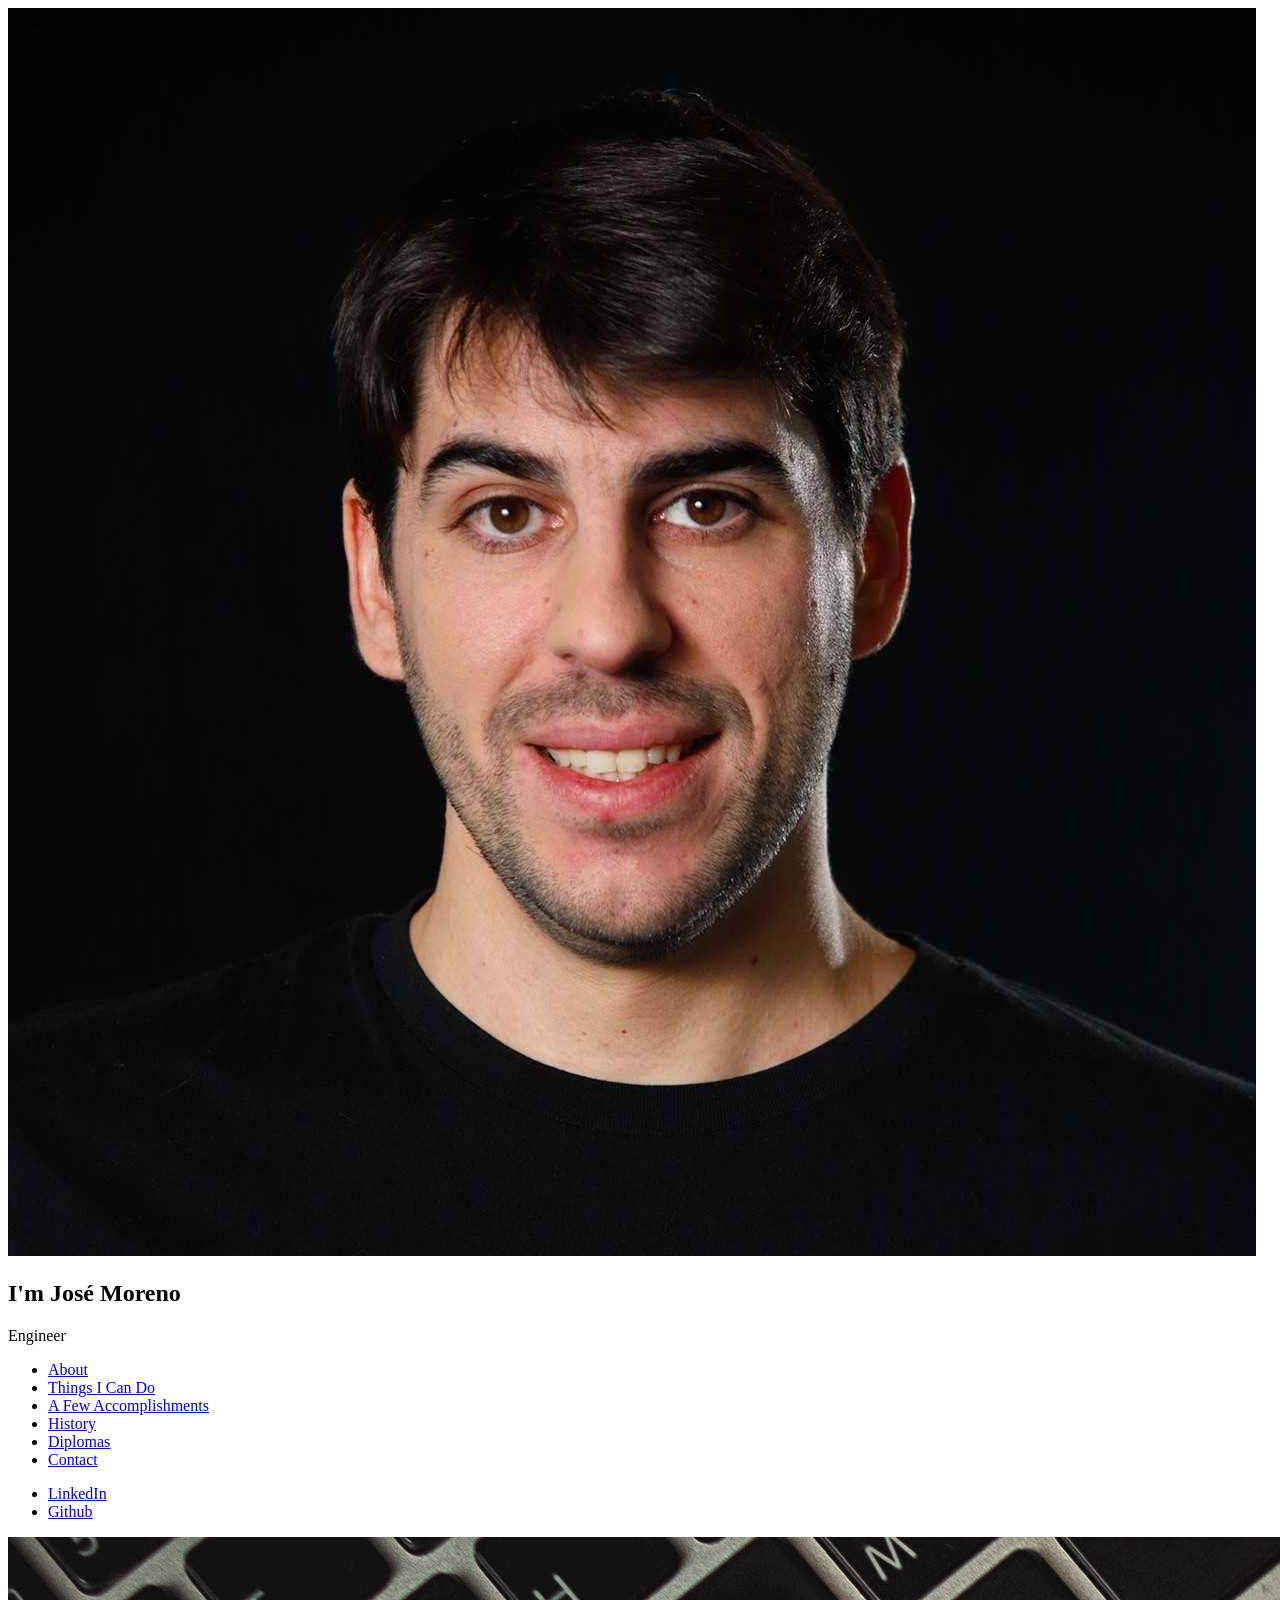
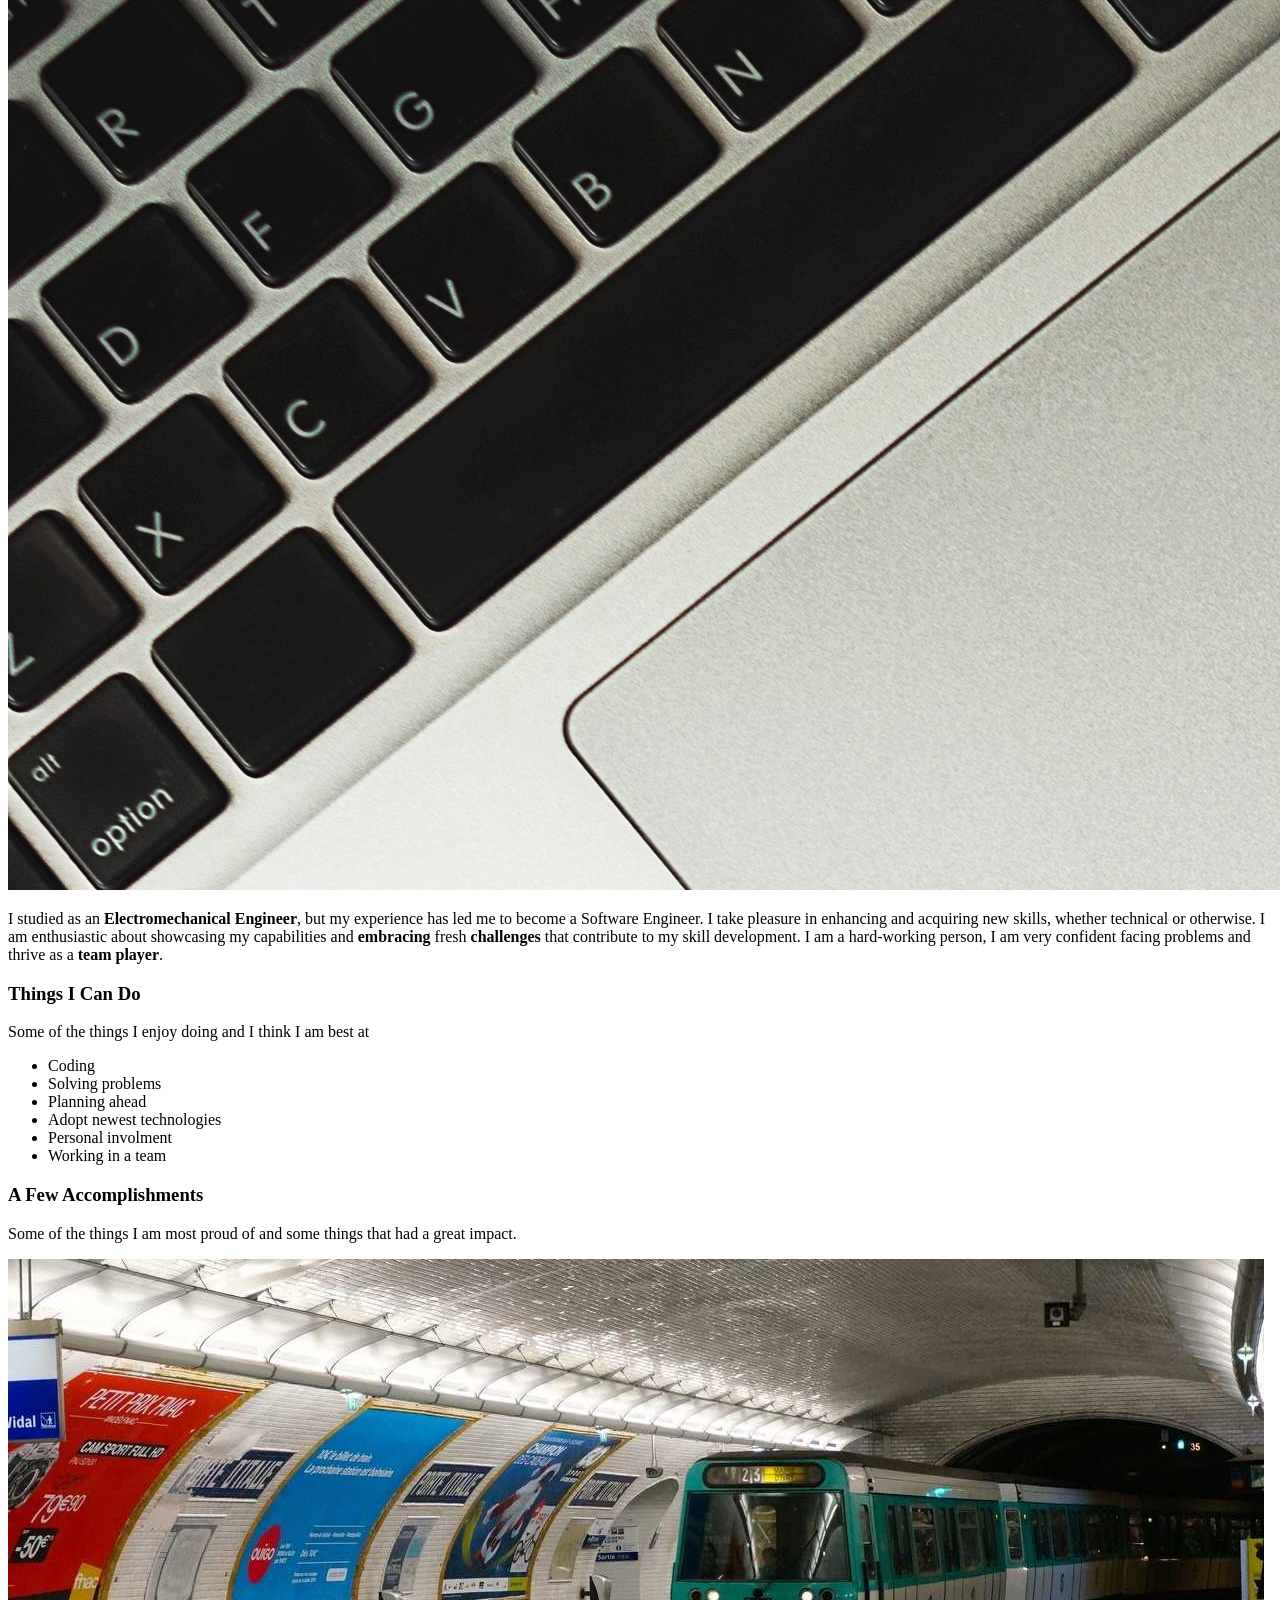
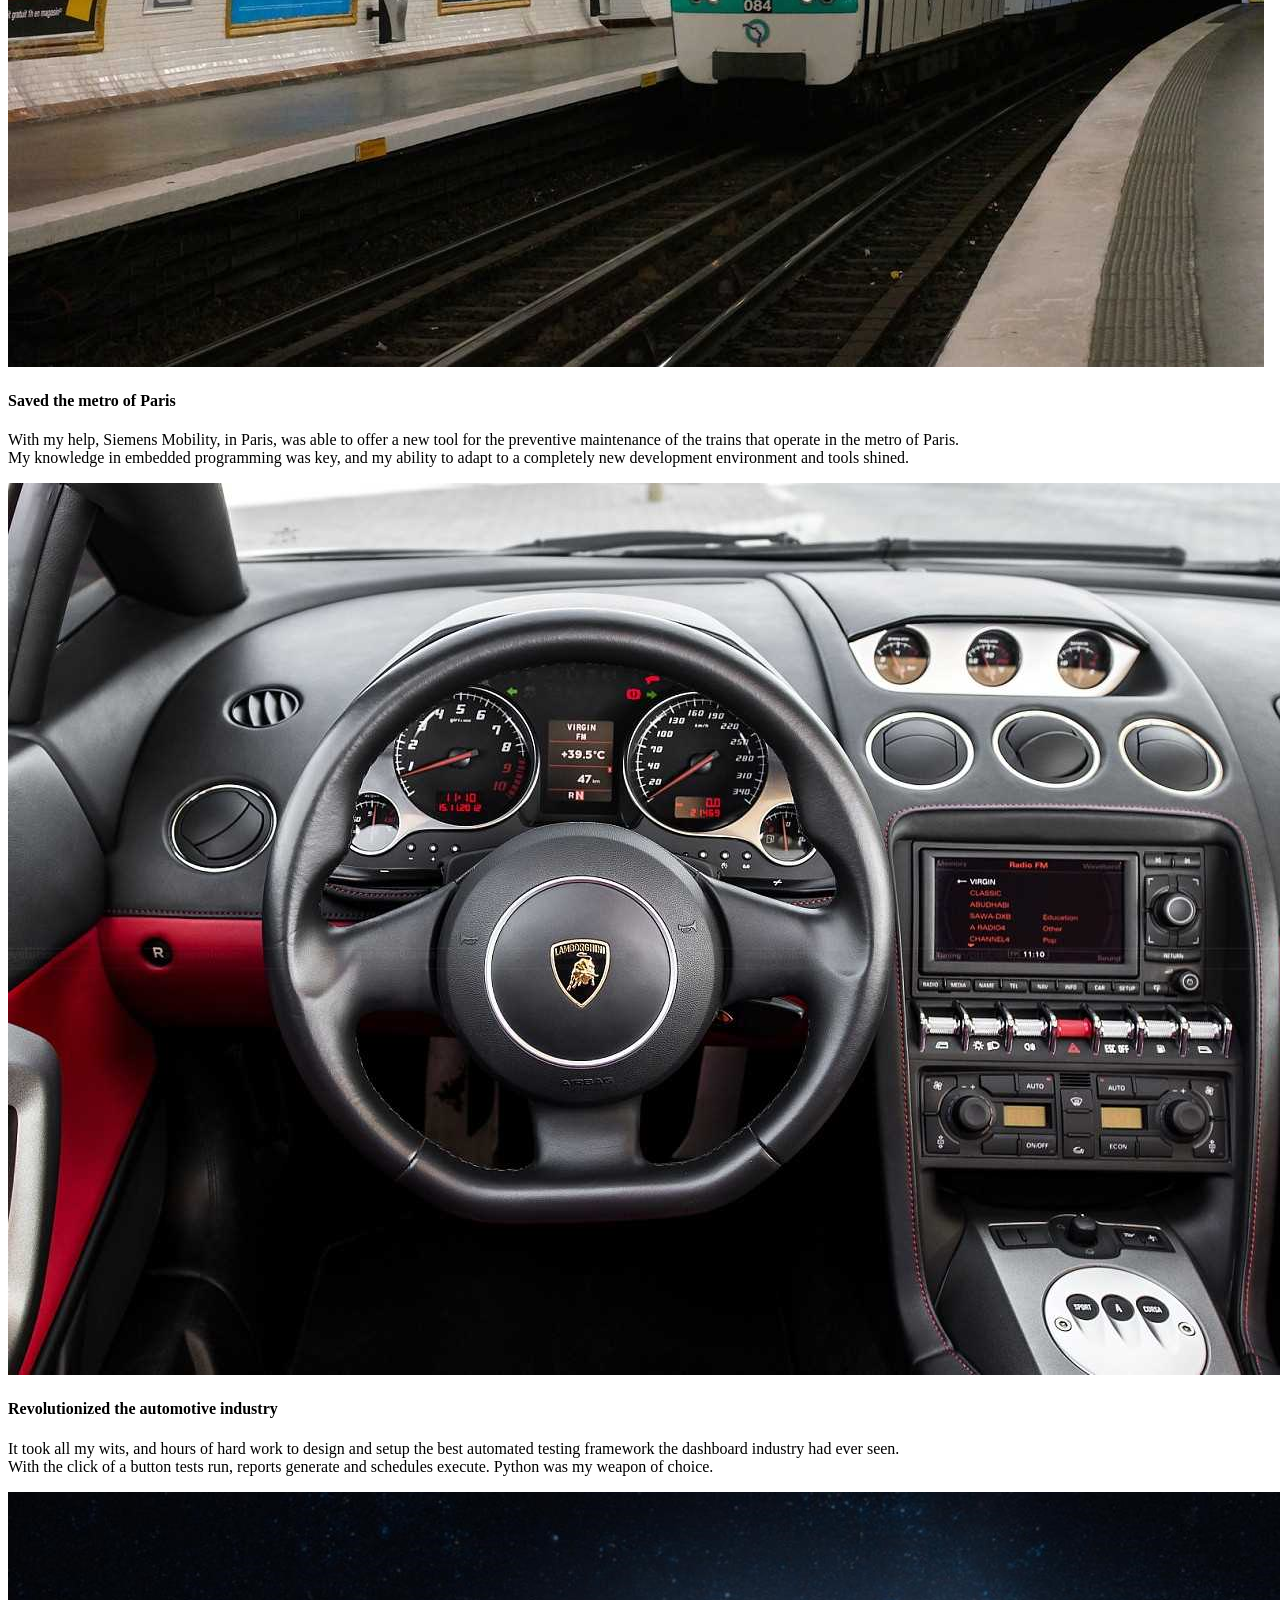
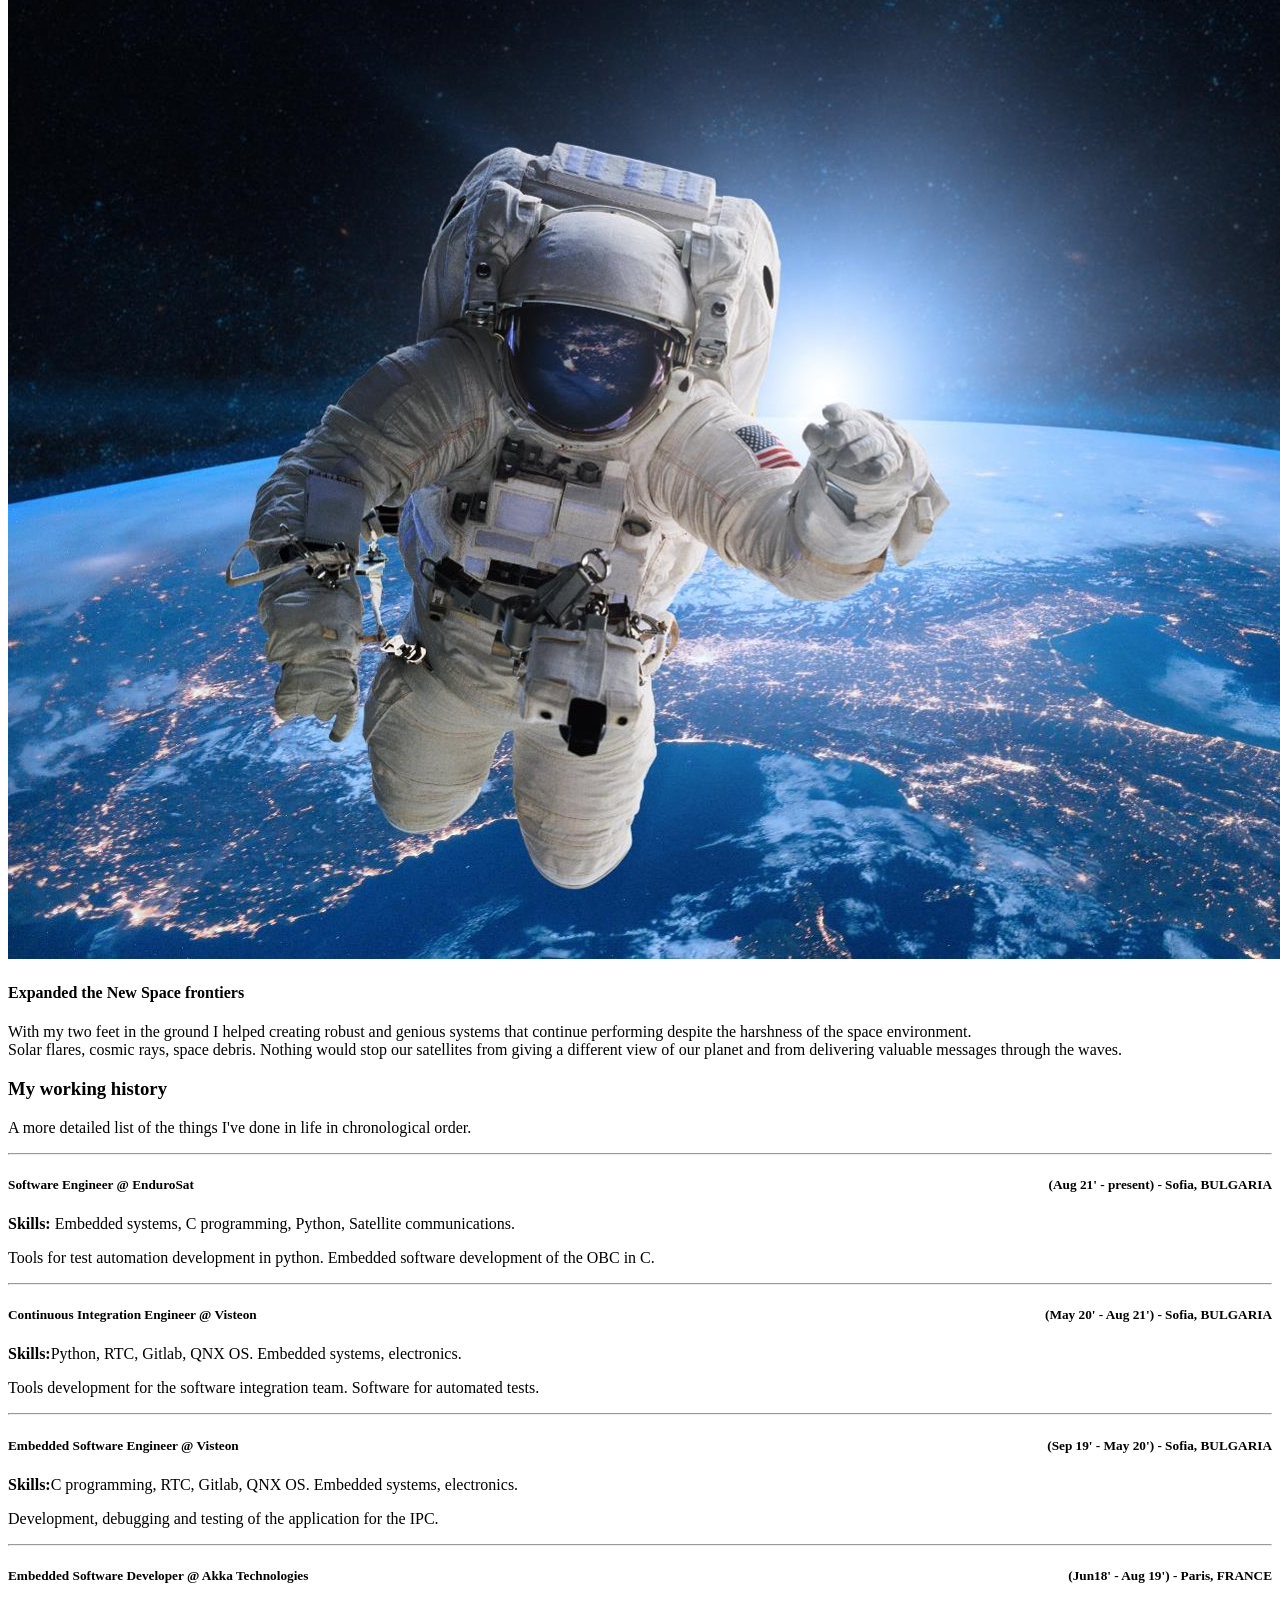
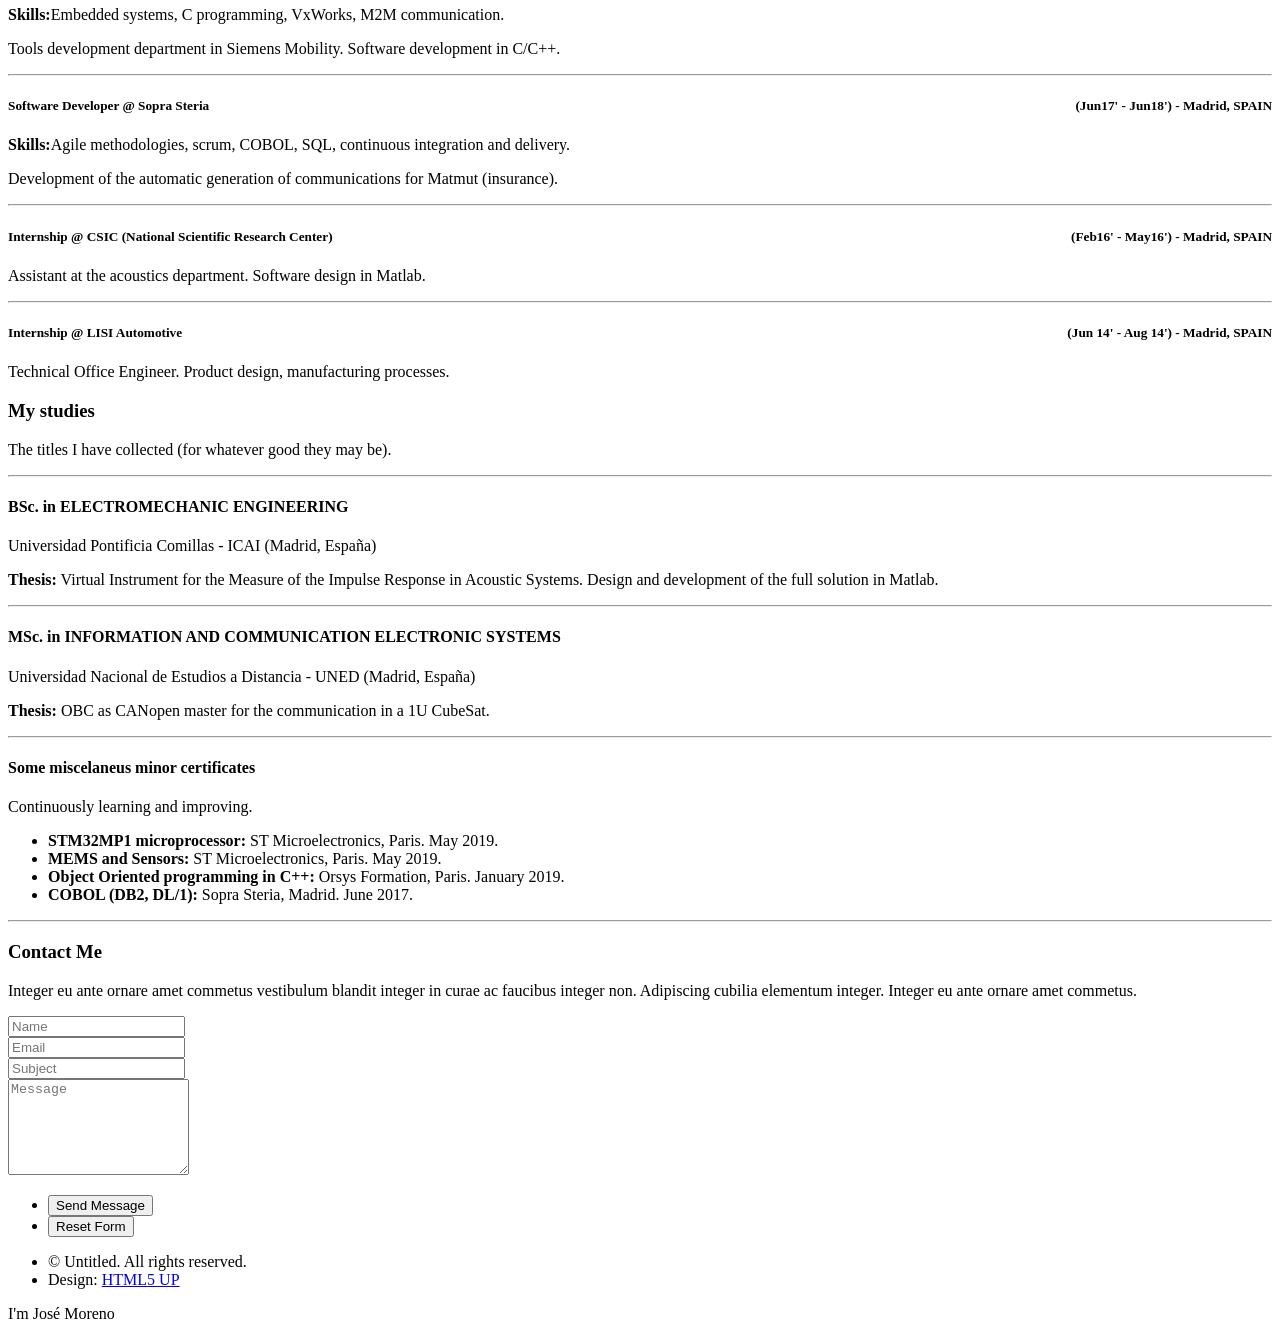
==== index.html @ 8cc60f98 "update minimal work experience" ====
<!DOCTYPE HTML>
<!--
    Read Only by HTML5 UP
    html5up.net | @ajlkn
    Free for personal and commercial use under the CCA 3.0 license (html5up.net/license)
-->
<html>

<head>
  <title>Read Only by HTML5 UP</title>
  <meta charset="utf-8" />
  <meta name="viewport" content="width=device-width, initial-scale=1, user-scalable=no" />
  <link rel="stylesheet" href="assets/css/main.css" />
</head>

<body class="is-preload">

  <!-- Header -->
  <section id="header">
    <header>
      <span class="image avatar"><img src="images/avatar.jpg" alt="" /></span>
      <h1 id="logo">I'm José Moreno</h1>
      <p>
        Engineer
      </p>
    </header>
    <nav id="nav">
      <ul>
        <li><a href="#about" class="active">About</a></li>
        <li><a href="#things">Things I Can Do</a></li>
        <li><a href="#accomplishments">A Few Accomplishments</a></li>
        <li><a href="#history">History</a></li>
        <li><a href="#diplomas">Diplomas</a></li>
        <li><a href="#contact">Contact</a></li>
      </ul>
    </nav>
    <footer>
      <ul class="icons">
        <li><a href="https://www.linkedin.com/in/jos%C3%A9-moreno/" class="icon brands fa-linkedin"><span
              class="label">LinkedIn</span></a></li>
        <li><a href="https://github.com/JoseMorenoJ" class="icon brands fa-github"><span class="label">Github</span></a>
        </li>
      </ul>
    </footer>
  </section>

  <!-- Wrapper -->
  <div id="wrapper">

    <!-- Main -->
    <div id="main">

      <!-- About -->
      <section id="about">
        <div class="image main" data-position="center">
          <img src="images/banner.jpg" alt="" />
        </div>
        <div class="container">
          <!-- <header class="major">
                        <h2>About me</h2>
                    </header> -->
          <p>
            I studied as an <b>Electromechanical Engineer</b>, but my experience has led me to become a
            Software Engineer.
            I take pleasure in enhancing and acquiring new skills, whether technical or otherwise.
            I am enthusiastic about showcasing my capabilities and <b>embracing</b> fresh <b>challenges</b>
            that contribute to my skill development.
            I am a hard-working person, I am very confident facing problems and thrive as a <b>team
              player</b>.
          </p>
        </div>
      </section>

      <!-- Things I can do -->
      <section id="things">
        <div class="container">
          <header>
            <h3>Things I Can Do</h3>
            <p>Some of the things I enjoy doing and I think I am best at</p>
          </header>
          <ul class="feature-icons">
            <li class="icon solid fa-code">Coding</li>
            <li class="icon solid fa-cubes">Solving problems</li>
            <li class="icon solid fa-book">Planning ahead</li>
            <li class="icon solid fa-cogs">Adopt newest technologies</li>
            <li class="icon solid fa-bolt">Personal involment</li>
            <li class="icon solid fa-users">Working in a team</li>
          </ul>
        </div>
      </section>

      <!-- Accomplishments -->
      <section id="accomplishments">
        <div class="container">
          <header>
            <h3>A Few Accomplishments</h3>
            <p>Some of the things I am most proud of and some things that had a great impact.</p>
          </header>
          <div class="features">
            <article>
              <a href="#siemens" class="image"><img src="images/metro.jpg" alt="" title="handicap.paris.fr" />
              </a>
              <div class="inner">
                <h4>Saved the metro of Paris</h4>
                <p>With my help, Siemens Mobility, in Paris, was able to offer a new
                  tool for the preventive maintenance of the trains that operate in the metro of
                  Paris.<br>My knowledge in embedded programming was key, and my ability to adapt
                  to a completely new development environment and tools shined.
                </p>
              </div>
            </article>
            <article>
              <a href="#visteon" class="image"><img src="images/dashboard.jpg" alt="" title="designsmaz.com" /></a>
              <div class="inner">
                <h4>Revolutionized the automotive industry</h4>
                <p>It took all my wits, and hours of hard work to design and setup the best automated
                  testing framework the dashboard industry had ever seen.<br>With the click of a
                  button tests run, reports generate and schedules execute. Python was my weapon of
                  choice.
                </p>
              </div>
            </article>
            <article>
              <a href="#endurosat" class="image"><img src="images/space.jpg" alt=""
                  title="www.pioneeringminds.com" /></a>
              <div class="inner">
                <h4>Expanded the New Space frontiers</h4>
                <p>With my two feet in the ground I helped creating robust and genious systems that
                  continue performing despite the harshness of the space environment.<br>Solar flares,
                  cosmic rays, space debris. Nothing would stop our satellites from giving a different
                  view of our planet and from delivering valuable messages through the waves.
                </p>
              </div>
            </article>
          </div>
        </div>
      </section>


      <!-- History -->
      <section id="history">
        <div class="container">
          <header>
            <h3>My working history</h3>
            <p>A more detailed list of the things I've done in life in chronological order.</p>
          </header>
          <section>
            <hr />
            <header>
              <h5>
                <span style="float:left;">Software Engineer @ EnduroSat </span>
                <span style="float:right;">(Aug 21' - present) - Sofia, BULGARIA</span>
                <br>
              </h5>
              <p><b>Skills:</b> Embedded systems, C programming, Python, Satellite communications.</p>
            </header>
            <p>
              Tools for test automation development in python. Embedded software development of the
              OBC in C.
            </p>
            <hr />
            <header>
              <h5>
                <span style="float:left;">Continuous Integration Engineer @ Visteon</span>
                <span style="float:right;">(May 20' - Aug 21') - Sofia, BULGARIA</span>
                <br>
              </h5>
              <p><b>Skills:</b>Python, RTC, Gitlab, QNX OS. Embedded systems, electronics.</p>
            </header>
            <p>
              Tools development for the software integration team. Software for automated tests.
            </p>
            <hr />
            <header>
              <h5>
                <span style="float:left;">Embedded Software Engineer @ Visteon</span>
                <span style="float:right;">(Sep 19' - May 20') - Sofia, BULGARIA</span>
                <br>
              </h5>
              <p><b>Skills:</b>C programming, RTC, Gitlab, QNX OS. Embedded systems, electronics.</p>
            </header>
            <p>
              Development, debugging and testing of the application for the IPC.
            </p>
            <hr />
            <header>
              <h5>
                <span style="float:left;">Embedded Software Developer @ Akka Technologies</span>
                <span style="float:right;">(Jun18' - Aug 19') - Paris, FRANCE</span>
                <br>
              </h5>
              <p><b>Skills:</b>Embedded systems, C programming, VxWorks, M2M communication.</p>
            </header>
            <p>
              Tools development department in Siemens Mobility. Software development in C/C++.
            </p>
            <hr />
            <header>
              <h5>
                <span style="float:left;">Software Developer @ Sopra Steria</span>
                <span style="float:right;">(Jun17' - Jun18') - Madrid, SPAIN</span>
                <br>
              </h5>
              <p><b>Skills:</b>Agile methodologies, scrum, COBOL, SQL, continuous integration and
                delivery.</p>
            </header>
            <p>
              Development of the automatic generation of communications for Matmut (insurance).
            </p>
            <hr />
            <header>
              <h5>
                <span style="float:left;">Internship @ CSIC (National Scientific Research Center)</span>
                <span style="float:right;">(Feb16' - May16') - Madrid, SPAIN</span>
                <br>
              </h5>
            </header>
            <p>Assistant at the acoustics department. Software design in Matlab.</p>
            <hr />
            <h5>
              <span style="float:left;">Internship @ LISI Automotive</span>
              <span style="float:right;">(Jun 14' - Aug 14') - Madrid, SPAIN</span>
              <br>
            </h5>
            </header>
            <p>Technical Office Engineer. Product design, manufacturing processes.</p>
          </section>
        </div>
      </section>


      <!-- Diplomas -->
      <section id="diplomas">
        <div class="container">
          <header>
            <h3>My studies</h3>
            <p>The titles I have collected (for whatever good they may be).</p>
          </header>
          <section>
            <hr />
            <header>
              <h4>BSc. in ELECTROMECHANIC ENGINEERING</h4>
              <p>Universidad Pontificia Comillas - ICAI (Madrid, España)</p>
            </header>
            <p><b>Thesis:</b> Virtual Instrument for the Measure of the Impulse Response in Acoustic
              Systems. Design and development of the full solution in Matlab.
            </p>
            <hr />
            <header>
              <h4>MSc. in INFORMATION AND COMMUNICATION ELECTRONIC SYSTEMS</h4>
              <p>Universidad Nacional de Estudios a Distancia - UNED (Madrid, España)</p>
            </header>
            <p><b>Thesis:</b> OBC as CANopen master for the communication in a 1U CubeSat.</p>
            <hr />
            <header>
              <h4>Some miscelaneus minor certificates</h4>
              <p>Continuously learning and improving.</p>
            </header>
            <ul class="alt">
              <li><b>STM32MP1 microprocessor:</b> ST Microelectronics, Paris. May 2019.</li>
              <li><b>MEMS and Sensors:</b> ST Microelectronics, Paris. May 2019.</li>
              <li><b>Object Oriented programming in C++:</b> Orsys Formation, Paris. January 2019.</li>
              <li><b>COBOL (DB2, DL/1):</b> Sopra Steria, Madrid. June 2017.</li>
            </ul>
            <hr />

          </section>

        </div>
      </section>

      <!-- Contact -->
      <section id="contact">
        <div class="container">
          <h3>Contact Me</h3>
          <p>Integer eu ante ornare amet commetus vestibulum blandit integer in curae ac faucibus
            integer non.
            Adipiscing cubilia elementum integer. Integer eu ante ornare amet commetus.</p>
          <form method="post" action="#">
            <div class="row gtr-uniform">
              <div class="col-6 col-12-xsmall"><input type="text" name="name" id="name" placeholder="Name" /></div>
              <div class="col-6 col-12-xsmall"><input type="email" name="email" id="email" placeholder="Email" /></div>
              <div class="col-12"><input type="text" name="subject" id="subject" placeholder="Subject" />
              </div>
              <div class="col-12"><textarea name="message" id="message" placeholder="Message" rows="6"></textarea></div>
              <div class="col-12">
                <ul class="actions">
                  <li><input type="submit" class="primary" value="Send Message" /></li>
                  <li><input type="reset" value="Reset Form" /></li>
                </ul>
              </div>
            </div>
          </form>
        </div>
      </section>

      <!-- Footer -->
      <section id="footer">
        <div class="container">
          <ul class="copyright">
            <li>&copy; Untitled. All rights reserved.</li>
            <li>Design: <a href="http://html5up.net">HTML5 UP</a></li>
          </ul>
        </div>
      </section>

    </div>

    <!-- Scripts -->
    <script src="assets/js/jquery.min.js"></script>
    <script src="assets/js/jquery.scrollex.min.js"></script>
    <script src="assets/js/jquery.scrolly.min.js"></script>
    <script src="assets/js/browser.min.js"></script>
    <script src="assets/js/breakpoints.min.js"></script>
    <script src="assets/js/util.js"></script>
    <script src="assets/js/main.js"></script>

</body>

</html>
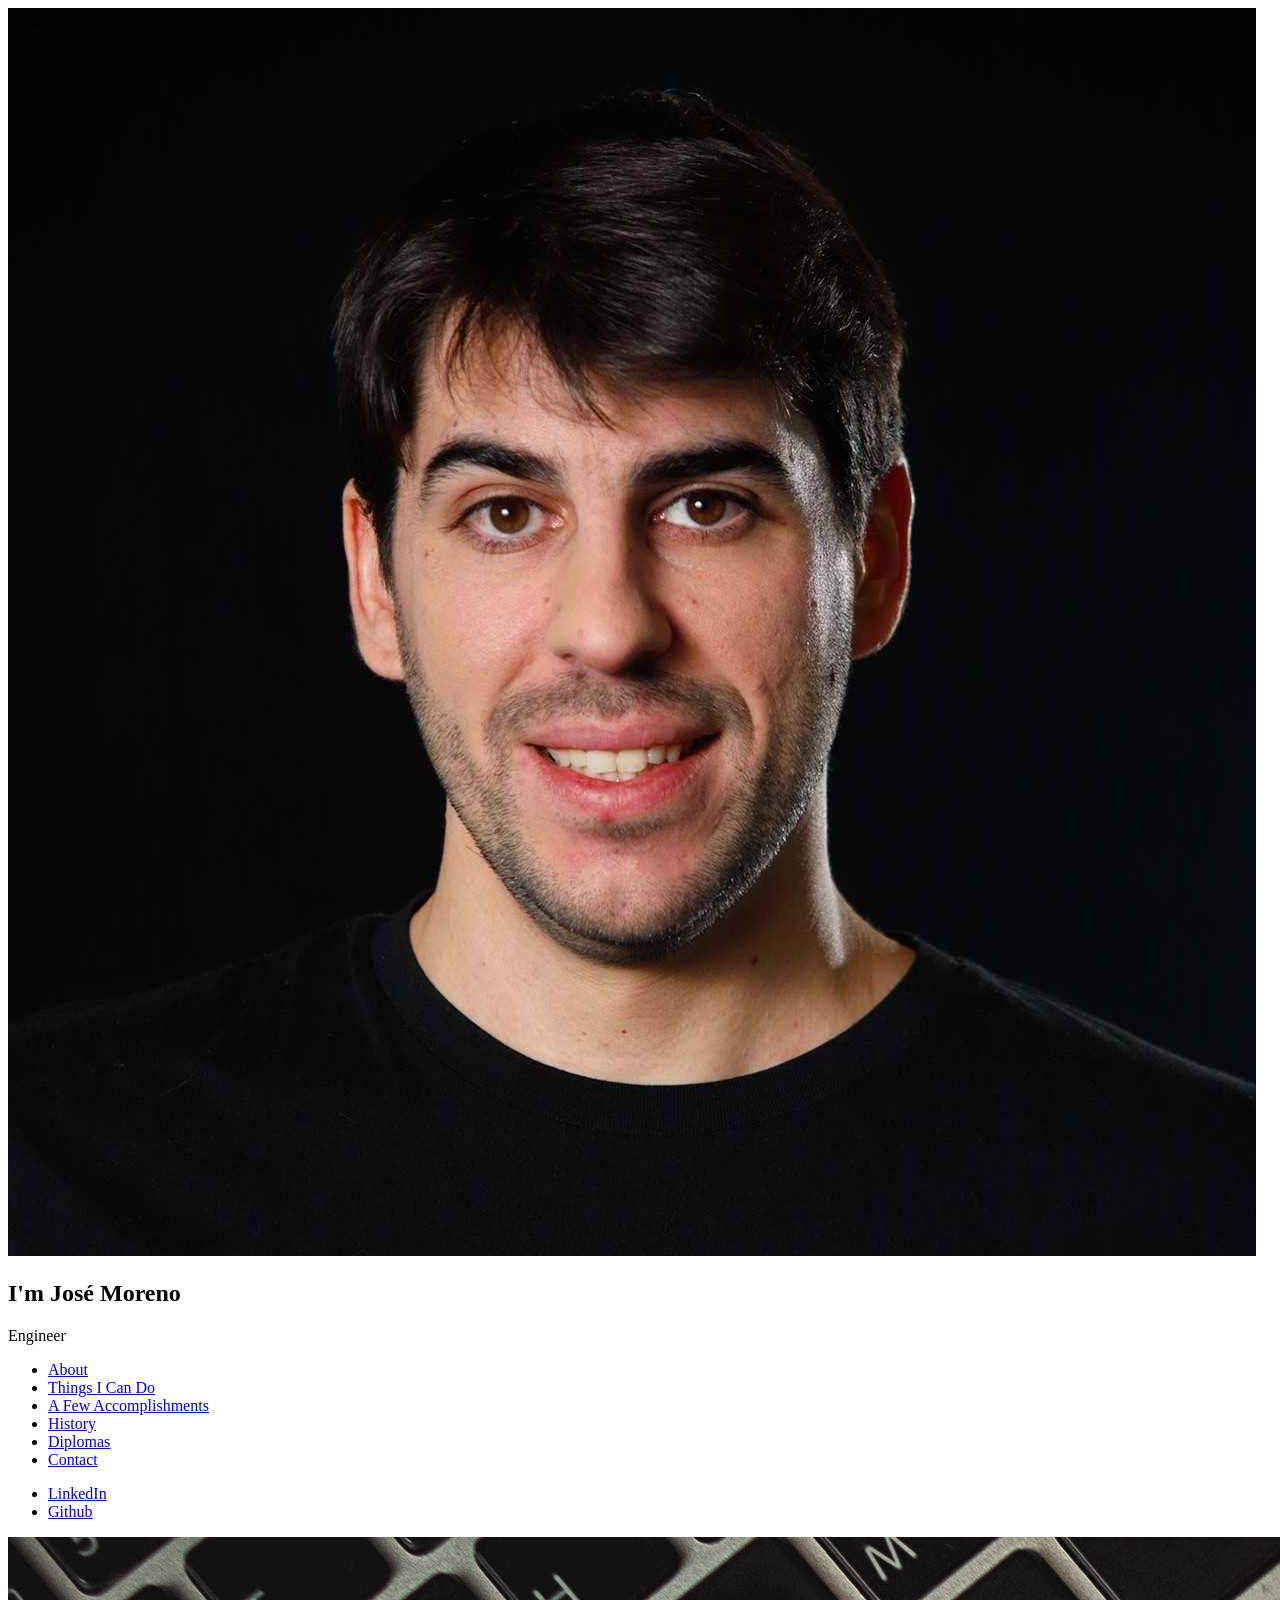
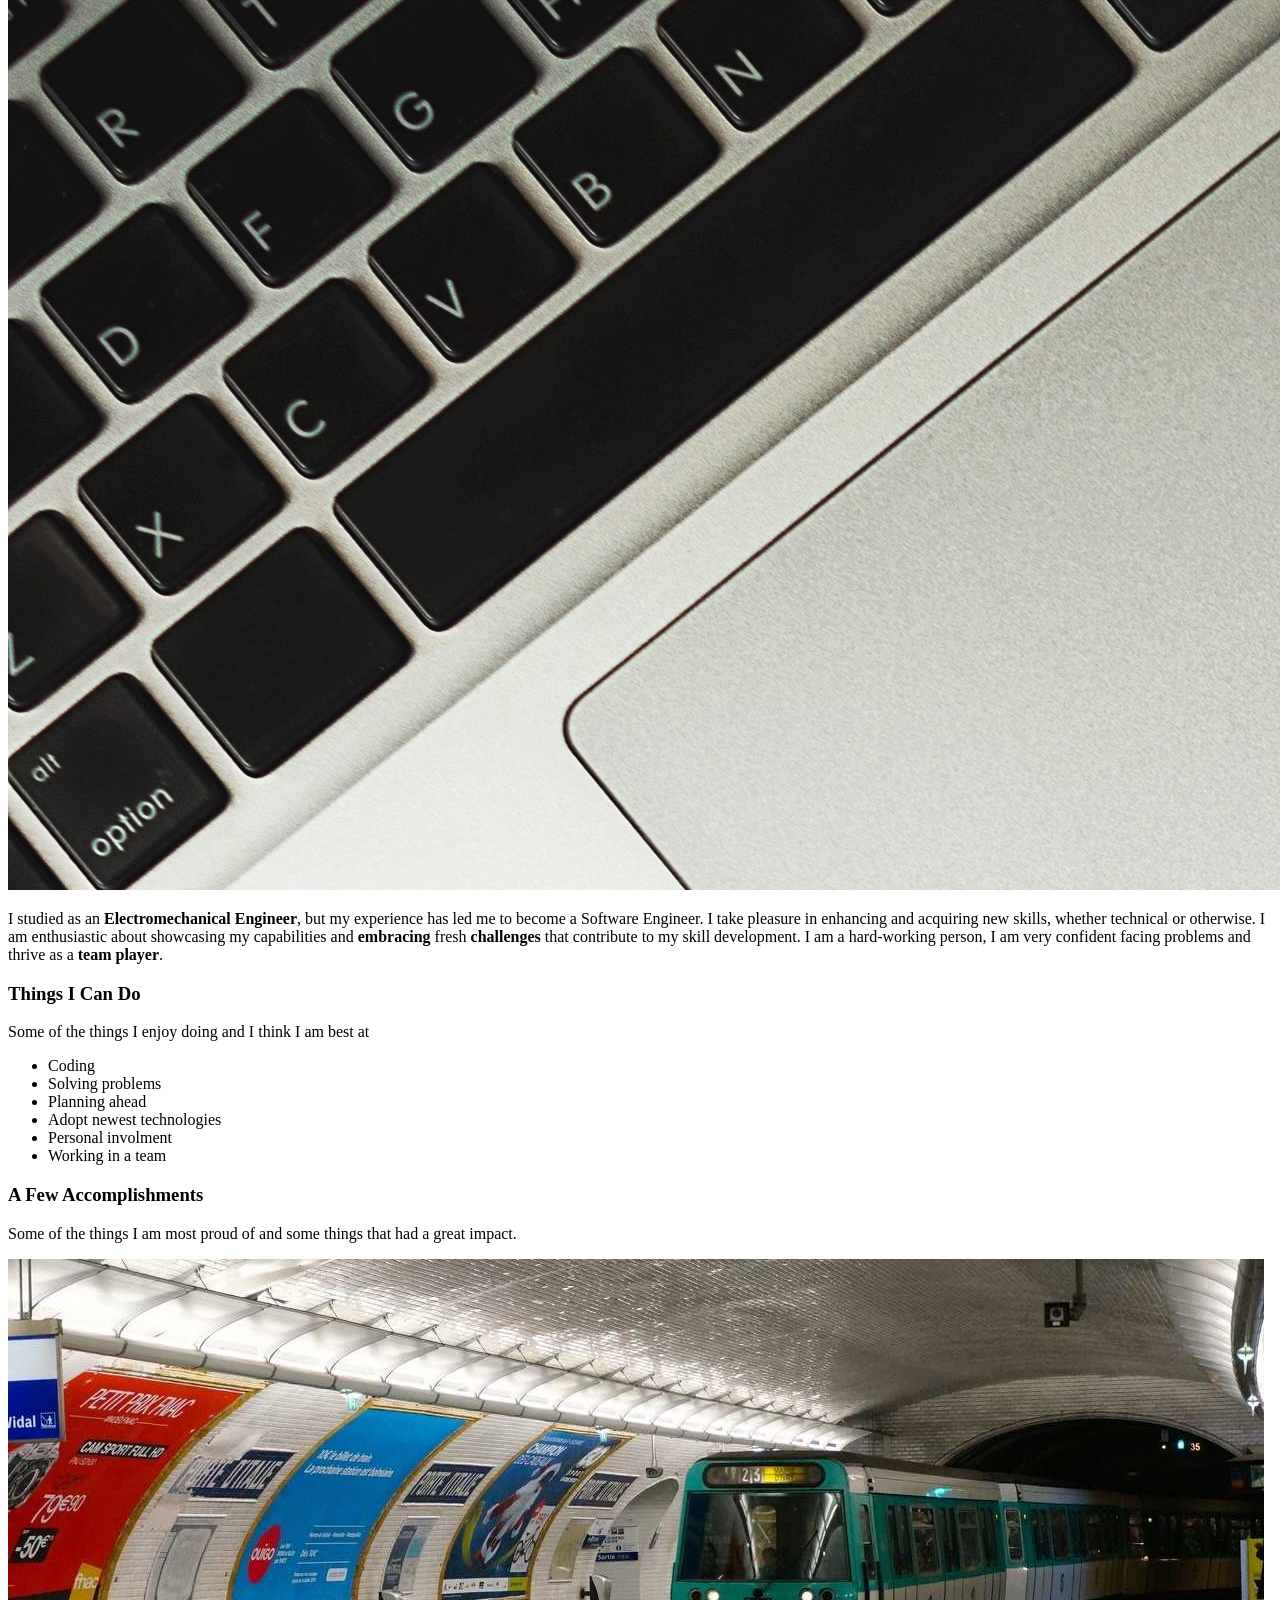
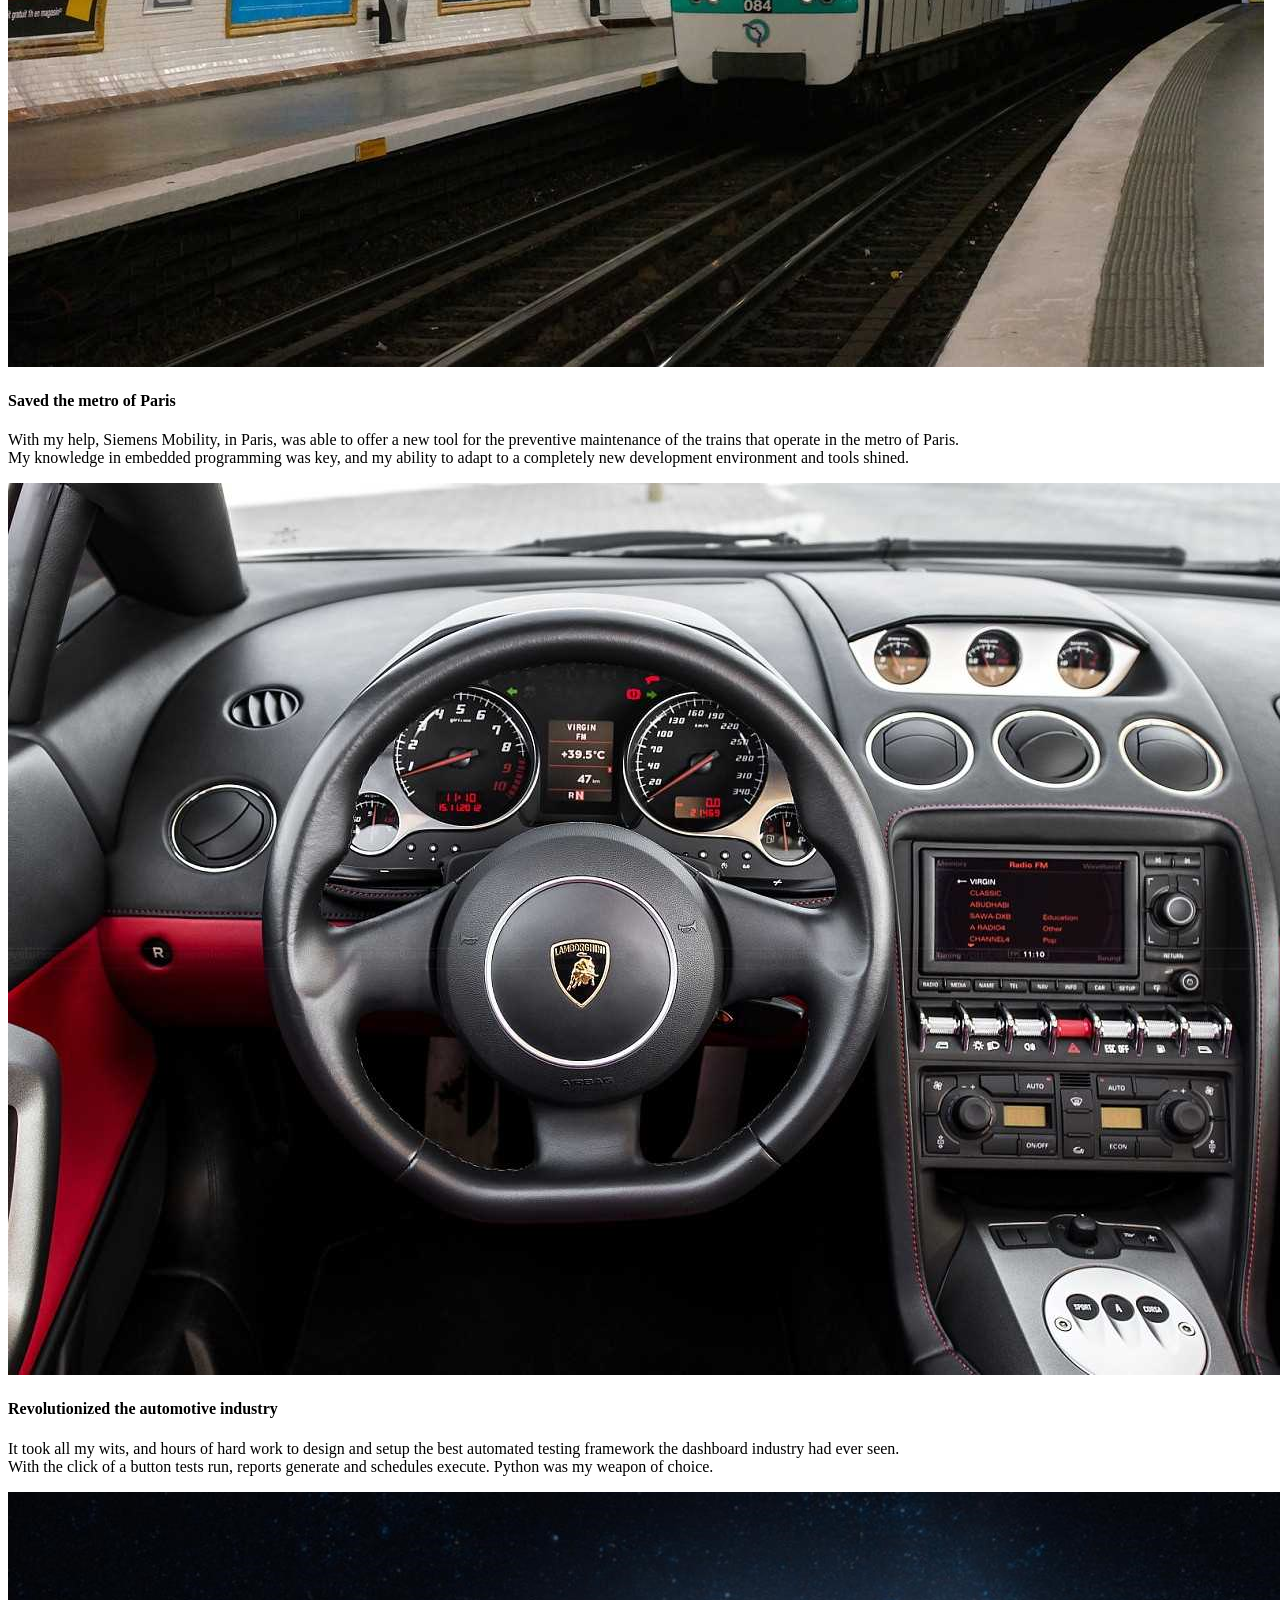
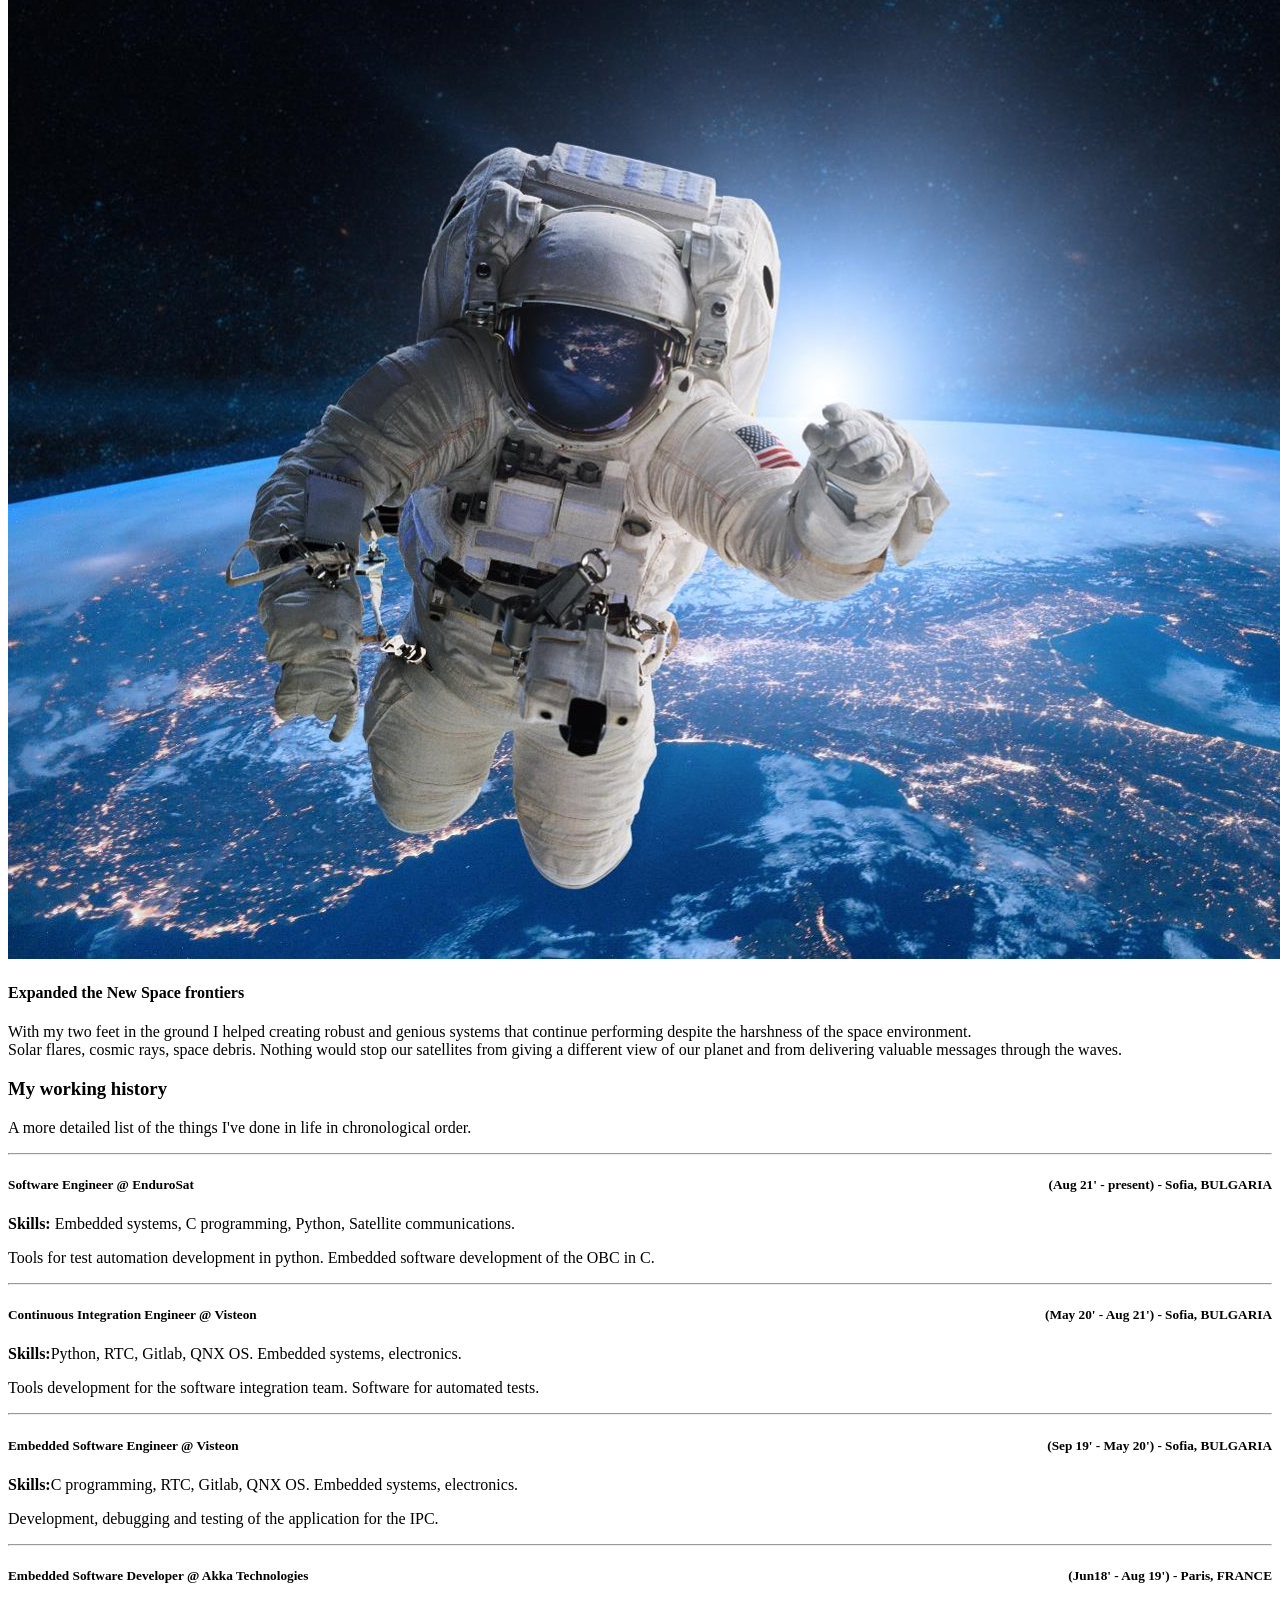
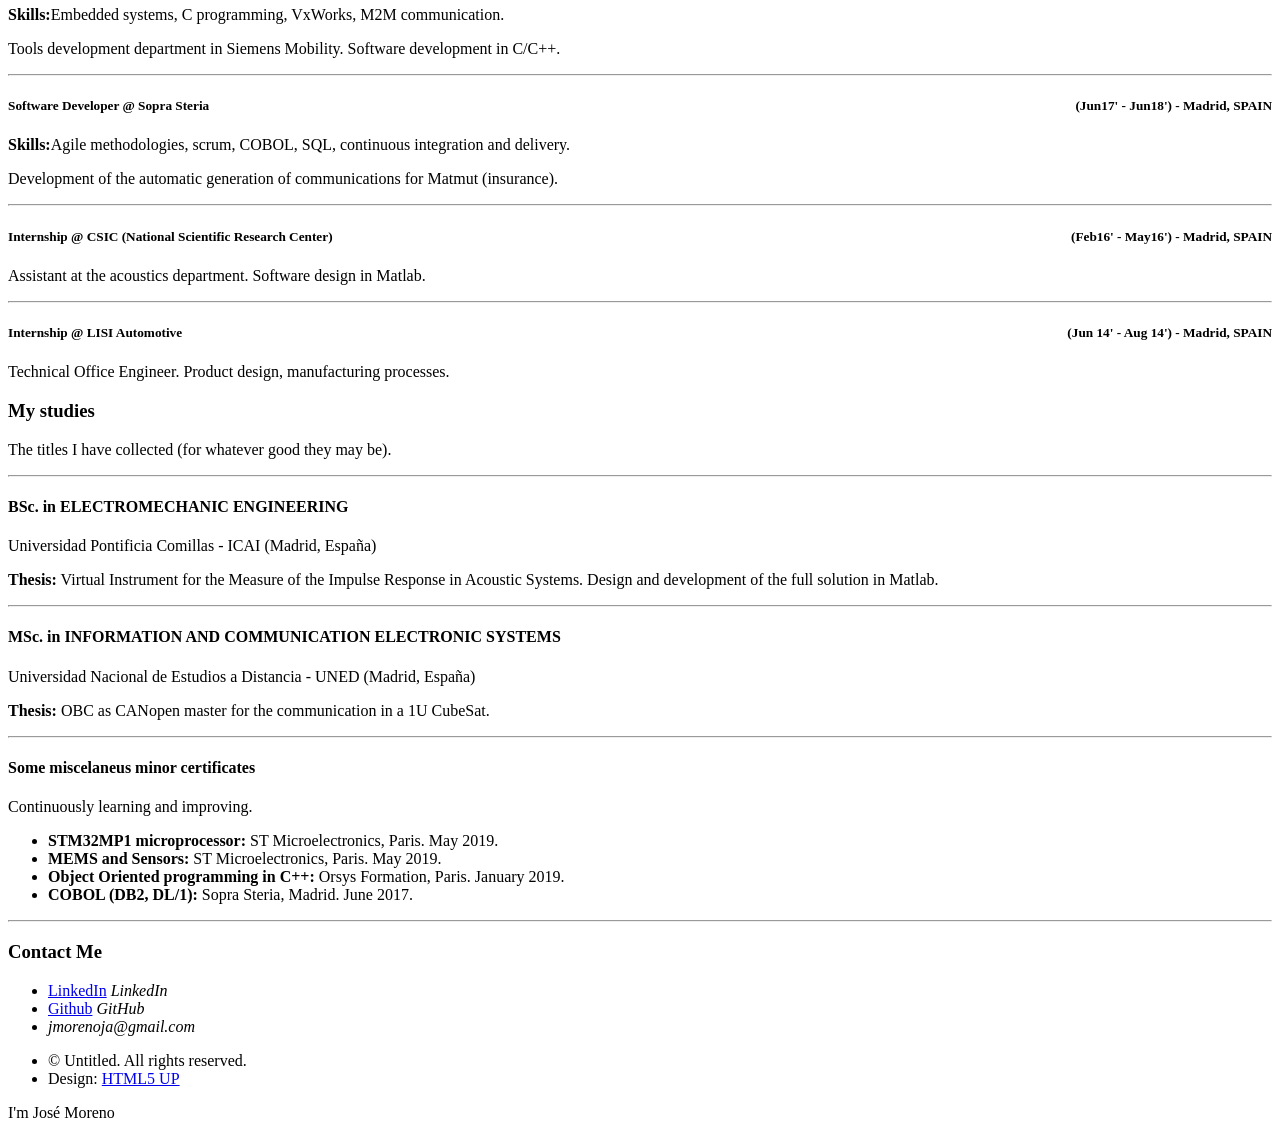
==== commit 748349ee: "update contact info" ====
--- a/index.html
+++ b/index.html
@@ -7,313 +7,308 @@
 <html>
 
 <head>
-  <title>Read Only by HTML5 UP</title>
-  <meta charset="utf-8" />
-  <meta name="viewport" content="width=device-width, initial-scale=1, user-scalable=no" />
-  <link rel="stylesheet" href="assets/css/main.css" />
+    <title>Read Only by HTML5 UP</title>
+    <meta charset="utf-8" />
+    <meta name="viewport" content="width=device-width, initial-scale=1, user-scalable=no" />
+    <link rel="stylesheet" href="assets/css/main.css" />
 </head>
 
 <body class="is-preload">
 
-  <!-- Header -->
-  <section id="header">
-    <header>
-      <span class="image avatar"><img src="images/avatar.jpg" alt="" /></span>
-      <h1 id="logo">I'm José Moreno</h1>
-      <p>
-        Engineer
-      </p>
-    </header>
-    <nav id="nav">
-      <ul>
-        <li><a href="#about" class="active">About</a></li>
-        <li><a href="#things">Things I Can Do</a></li>
-        <li><a href="#accomplishments">A Few Accomplishments</a></li>
-        <li><a href="#history">History</a></li>
-        <li><a href="#diplomas">Diplomas</a></li>
-        <li><a href="#contact">Contact</a></li>
-      </ul>
-    </nav>
-    <footer>
-      <ul class="icons">
-        <li><a href="https://www.linkedin.com/in/jos%C3%A9-moreno/" class="icon brands fa-linkedin"><span
-              class="label">LinkedIn</span></a></li>
-        <li><a href="https://github.com/JoseMorenoJ" class="icon brands fa-github"><span class="label">Github</span></a>
-        </li>
-      </ul>
-    </footer>
-  </section>
-
-  <!-- Wrapper -->
-  <div id="wrapper">
-
-    <!-- Main -->
-    <div id="main">
-
-      <!-- About -->
-      <section id="about">
-        <div class="image main" data-position="center">
-          <img src="images/banner.jpg" alt="" />
-        </div>
-        <div class="container">
-          <!-- <header class="major">
+    <!-- Header -->
+    <section id="header">
+        <header>
+            <span class="image avatar"><img src="images/avatar.jpg" alt="" /></span>
+            <h1 id="logo">I'm José Moreno</h1>
+            <p>
+                Engineer
+            </p>
+        </header>
+        <nav id="nav">
+            <ul>
+                <li><a href="#about" class="active">About</a></li>
+                <li><a href="#things">Things I Can Do</a></li>
+                <li><a href="#accomplishments">A Few Accomplishments</a></li>
+                <li><a href="#history">History</a></li>
+                <li><a href="#diplomas">Diplomas</a></li>
+                <li><a href="#contact">Contact</a></li>
+            </ul>
+        </nav>
+        <footer>
+            <ul class="icons">
+                <li><a href="https://www.linkedin.com/in/jos%C3%A9-moreno/" class="icon brands fa-linkedin"><span
+                            class="label">LinkedIn</span></a></li>
+                <li><a href="https://github.com/JoseMorenoJ" class="icon brands fa-github"><span
+                            class="label">Github</span></a>
+                </li>
+            </ul>
+        </footer>
+    </section>
+
+    <!-- Wrapper -->
+    <div id="wrapper">
+
+        <!-- Main -->
+        <div id="main">
+
+            <!-- About -->
+            <section id="about">
+                <div class="image main" data-position="center">
+                    <img src="images/banner.jpg" alt="" />
+                </div>
+                <div class="container">
+                    <!-- <header class="major">
                         <h2>About me</h2>
                     </header> -->
-          <p>
-            I studied as an <b>Electromechanical Engineer</b>, but my experience has led me to become a
-            Software Engineer.
-            I take pleasure in enhancing and acquiring new skills, whether technical or otherwise.
-            I am enthusiastic about showcasing my capabilities and <b>embracing</b> fresh <b>challenges</b>
-            that contribute to my skill development.
-            I am a hard-working person, I am very confident facing problems and thrive as a <b>team
-              player</b>.
-          </p>
+                    <p>
+                        I studied as an <b>Electromechanical Engineer</b>, but my experience has led me to become a
+                        Software Engineer.
+                        I take pleasure in enhancing and acquiring new skills, whether technical or otherwise.
+                        I am enthusiastic about showcasing my capabilities and <b>embracing</b> fresh <b>challenges</b>
+                        that contribute to my skill development.
+                        I am a hard-working person, I am very confident facing problems and thrive as a <b>team
+                            player</b>.
+                    </p>
+                </div>
+            </section>
+
+            <!-- Things I can do -->
+            <section id="things">
+                <div class="container">
+                    <header>
+                        <h3>Things I Can Do</h3>
+                        <p>Some of the things I enjoy doing and I think I am best at</p>
+                    </header>
+                    <ul class="feature-icons">
+                        <li class="icon solid fa-code">Coding</li>
+                        <li class="icon solid fa-cubes">Solving problems</li>
+                        <li class="icon solid fa-book">Planning ahead</li>
+                        <li class="icon solid fa-cogs">Adopt newest technologies</li>
+                        <li class="icon solid fa-bolt">Personal involment</li>
+                        <li class="icon solid fa-users">Working in a team</li>
+                    </ul>
+                </div>
+            </section>
+
+            <!-- Accomplishments -->
+            <section id="accomplishments">
+                <div class="container">
+                    <header>
+                        <h3>A Few Accomplishments</h3>
+                        <p>Some of the things I am most proud of and some things that had a great impact.</p>
+                    </header>
+                    <div class="features">
+                        <article>
+                            <a href="#siemens" class="image"><img src="images/metro.jpg" alt=""
+                                    title="handicap.paris.fr" />
+                            </a>
+                            <div class="inner">
+                                <h4>Saved the metro of Paris</h4>
+                                <p>With my help, Siemens Mobility, in Paris, was able to offer a new
+                                    tool for the preventive maintenance of the trains that operate in the metro of
+                                    Paris.<br>My knowledge in embedded programming was key, and my ability to adapt
+                                    to a completely new development environment and tools shined.
+                                </p>
+                            </div>
+                        </article>
+                        <article>
+                            <a href="#visteon" class="image"><img src="images/dashboard.jpg" alt=""
+                                    title="designsmaz.com" /></a>
+                            <div class="inner">
+                                <h4>Revolutionized the automotive industry</h4>
+                                <p>It took all my wits, and hours of hard work to design and setup the best automated
+                                    testing framework the dashboard industry had ever seen.<br>With the click of a
+                                    button tests run, reports generate and schedules execute. Python was my weapon of
+                                    choice.
+                                </p>
+                            </div>
+                        </article>
+                        <article>
+                            <a href="#endurosat" class="image"><img src="images/space.jpg" alt=""
+                                    title="www.pioneeringminds.com" /></a>
+                            <div class="inner">
+                                <h4>Expanded the New Space frontiers</h4>
+                                <p>With my two feet in the ground I helped creating robust and genious systems that
+                                    continue performing despite the harshness of the space environment.<br>Solar flares,
+                                    cosmic rays, space debris. Nothing would stop our satellites from giving a different
+                                    view of our planet and from delivering valuable messages through the waves.
+                                </p>
+                            </div>
+                        </article>
+                    </div>
+                </div>
+            </section>
+
+
+            <!-- History -->
+            <section id="history">
+                <div class="container">
+                    <header>
+                        <h3>My working history</h3>
+                        <p>A more detailed list of the things I've done in life in chronological order.</p>
+                    </header>
+                    <section>
+                        <hr />
+                        <header>
+                            <h5>
+                                <span style="float:left;">Software Engineer @ EnduroSat </span>
+                                <span style="float:right;">(Aug 21' - present) - Sofia, BULGARIA</span>
+                                <br>
+                            </h5>
+                            <p><b>Skills:</b> Embedded systems, C programming, Python, Satellite communications.</p>
+                        </header>
+                        <p>
+                            Tools for test automation development in python. Embedded software development of the
+                            OBC in C.
+                        </p>
+                        <hr />
+                        <header>
+                            <h5>
+                                <span style="float:left;">Continuous Integration Engineer @ Visteon</span>
+                                <span style="float:right;">(May 20' - Aug 21') - Sofia, BULGARIA</span>
+                                <br>
+                            </h5>
+                            <p><b>Skills:</b>Python, RTC, Gitlab, QNX OS. Embedded systems, electronics.</p>
+                        </header>
+                        <p>
+                            Tools development for the software integration team. Software for automated tests.
+                        </p>
+                        <hr />
+                        <header>
+                            <h5>
+                                <span style="float:left;">Embedded Software Engineer @ Visteon</span>
+                                <span style="float:right;">(Sep 19' - May 20') - Sofia, BULGARIA</span>
+                                <br>
+                            </h5>
+                            <p><b>Skills:</b>C programming, RTC, Gitlab, QNX OS. Embedded systems, electronics.</p>
+                        </header>
+                        <p>
+                            Development, debugging and testing of the application for the IPC.
+                        </p>
+                        <hr />
+                        <header>
+                            <h5>
+                                <span style="float:left;">Embedded Software Developer @ Akka Technologies</span>
+                                <span style="float:right;">(Jun18' - Aug 19') - Paris, FRANCE</span>
+                                <br>
+                            </h5>
+                            <p><b>Skills:</b>Embedded systems, C programming, VxWorks, M2M communication.</p>
+                        </header>
+                        <p>
+                            Tools development department in Siemens Mobility. Software development in C/C++.
+                        </p>
+                        <hr />
+                        <header>
+                            <h5>
+                                <span style="float:left;">Software Developer @ Sopra Steria</span>
+                                <span style="float:right;">(Jun17' - Jun18') - Madrid, SPAIN</span>
+                                <br>
+                            </h5>
+                            <p><b>Skills:</b>Agile methodologies, scrum, COBOL, SQL, continuous integration and
+                                delivery.</p>
+                        </header>
+                        <p>
+                            Development of the automatic generation of communications for Matmut (insurance).
+                        </p>
+                        <hr />
+                        <header>
+                            <h5>
+                                <span style="float:left;">Internship @ CSIC (National Scientific Research Center)</span>
+                                <span style="float:right;">(Feb16' - May16') - Madrid, SPAIN</span>
+                                <br>
+                            </h5>
+                        </header>
+                        <p>Assistant at the acoustics department. Software design in Matlab.</p>
+                        <hr />
+                        <h5>
+                            <span style="float:left;">Internship @ LISI Automotive</span>
+                            <span style="float:right;">(Jun 14' - Aug 14') - Madrid, SPAIN</span>
+                            <br>
+                        </h5>
+                        </header>
+                        <p>Technical Office Engineer. Product design, manufacturing processes.</p>
+                    </section>
+                </div>
+            </section>
+
+
+            <!-- Diplomas -->
+            <section id="diplomas">
+                <div class="container">
+                    <header>
+                        <h3>My studies</h3>
+                        <p>The titles I have collected (for whatever good they may be).</p>
+                    </header>
+                    <section>
+                        <hr />
+                        <header>
+                            <h4>BSc. in ELECTROMECHANIC ENGINEERING</h4>
+                            <p>Universidad Pontificia Comillas - ICAI (Madrid, España)</p>
+                        </header>
+                        <p><b>Thesis:</b> Virtual Instrument for the Measure of the Impulse Response in Acoustic
+                            Systems. Design and development of the full solution in Matlab.
+                        </p>
+                        <hr />
+                        <header>
+                            <h4>MSc. in INFORMATION AND COMMUNICATION ELECTRONIC SYSTEMS</h4>
+                            <p>Universidad Nacional de Estudios a Distancia - UNED (Madrid, España)</p>
+                        </header>
+                        <p><b>Thesis:</b> OBC as CANopen master for the communication in a 1U CubeSat.</p>
+                        <hr />
+                        <header>
+                            <h4>Some miscelaneus minor certificates</h4>
+                            <p>Continuously learning and improving.</p>
+                        </header>
+                        <ul class="alt">
+                            <li><b>STM32MP1 microprocessor:</b> ST Microelectronics, Paris. May 2019.</li>
+                            <li><b>MEMS and Sensors:</b> ST Microelectronics, Paris. May 2019.</li>
+                            <li><b>Object Oriented programming in C++:</b> Orsys Formation, Paris. January 2019.</li>
+                            <li><b>COBOL (DB2, DL/1):</b> Sopra Steria, Madrid. June 2017.</li>
+                        </ul>
+                        <hr />
+
+                    </section>
+
+                </div>
+            </section>
+
+            <!-- Contact -->
+            <section id="contact">
+                <div class="container">
+                    <h3>Contact Me</h3>
+                    <p></p>
+                    <ul class="alt">
+                        <li><a href="https://www.linkedin.com/in/jos%C3%A9-moreno/"
+                                class="icon brands fa-linkedin"><span class="label">LinkedIn</span></a> <i>LinkedIn</i>
+                        </li>
+                        <li><a href="https://github.com/JoseMorenoJ" class="icon brands fa-github">
+                                <span class="label">Github</span></a> <i>GitHub</i>
+                        </li>
+                        <li><i>jmorenoja@gmail.com</i></li>
+                    </ul>
+                </div>
+            </section>
+
+            <!-- Footer -->
+            <section id="footer">
+                <div class="container">
+                    <ul class="copyright">
+                        <li>&copy; Untitled. All rights reserved.</li>
+                        <li>Design: <a href="http://html5up.net">HTML5 UP</a></li>
+                    </ul>
+                </div>
+            </section>
+
         </div>
-      </section>
-
-      <!-- Things I can do -->
-      <section id="things">
-        <div class="container">
-          <header>
-            <h3>Things I Can Do</h3>
-            <p>Some of the things I enjoy doing and I think I am best at</p>
-          </header>
-          <ul class="feature-icons">
-            <li class="icon solid fa-code">Coding</li>
-            <li class="icon solid fa-cubes">Solving problems</li>
-            <li class="icon solid fa-book">Planning ahead</li>
-            <li class="icon solid fa-cogs">Adopt newest technologies</li>
-            <li class="icon solid fa-bolt">Personal involment</li>
-            <li class="icon solid fa-users">Working in a team</li>
-          </ul>
-        </div>
-      </section>
-
-      <!-- Accomplishments -->
-      <section id="accomplishments">
-        <div class="container">
-          <header>
-            <h3>A Few Accomplishments</h3>
-            <p>Some of the things I am most proud of and some things that had a great impact.</p>
-          </header>
-          <div class="features">
-            <article>
-              <a href="#siemens" class="image"><img src="images/metro.jpg" alt="" title="handicap.paris.fr" />
-              </a>
-              <div class="inner">
-                <h4>Saved the metro of Paris</h4>
-                <p>With my help, Siemens Mobility, in Paris, was able to offer a new
-                  tool for the preventive maintenance of the trains that operate in the metro of
-                  Paris.<br>My knowledge in embedded programming was key, and my ability to adapt
-                  to a completely new development environment and tools shined.
-                </p>
-              </div>
-            </article>
-            <article>
-              <a href="#visteon" class="image"><img src="images/dashboard.jpg" alt="" title="designsmaz.com" /></a>
-              <div class="inner">
-                <h4>Revolutionized the automotive industry</h4>
-                <p>It took all my wits, and hours of hard work to design and setup the best automated
-                  testing framework the dashboard industry had ever seen.<br>With the click of a
-                  button tests run, reports generate and schedules execute. Python was my weapon of
-                  choice.
-                </p>
-              </div>
-            </article>
-            <article>
-              <a href="#endurosat" class="image"><img src="images/space.jpg" alt=""
-                  title="www.pioneeringminds.com" /></a>
-              <div class="inner">
-                <h4>Expanded the New Space frontiers</h4>
-                <p>With my two feet in the ground I helped creating robust and genious systems that
-                  continue performing despite the harshness of the space environment.<br>Solar flares,
-                  cosmic rays, space debris. Nothing would stop our satellites from giving a different
-                  view of our planet and from delivering valuable messages through the waves.
-                </p>
-              </div>
-            </article>
-          </div>
-        </div>
-      </section>
-
-
-      <!-- History -->
-      <section id="history">
-        <div class="container">
-          <header>
-            <h3>My working history</h3>
-            <p>A more detailed list of the things I've done in life in chronological order.</p>
-          </header>
-          <section>
-            <hr />
-            <header>
-              <h5>
-                <span style="float:left;">Software Engineer @ EnduroSat </span>
-                <span style="float:right;">(Aug 21' - present) - Sofia, BULGARIA</span>
-                <br>
-              </h5>
-              <p><b>Skills:</b> Embedded systems, C programming, Python, Satellite communications.</p>
-            </header>
-            <p>
-              Tools for test automation development in python. Embedded software development of the
-              OBC in C.
-            </p>
-            <hr />
-            <header>
-              <h5>
-                <span style="float:left;">Continuous Integration Engineer @ Visteon</span>
-                <span style="float:right;">(May 20' - Aug 21') - Sofia, BULGARIA</span>
-                <br>
-              </h5>
-              <p><b>Skills:</b>Python, RTC, Gitlab, QNX OS. Embedded systems, electronics.</p>
-            </header>
-            <p>
-              Tools development for the software integration team. Software for automated tests.
-            </p>
-            <hr />
-            <header>
-              <h5>
-                <span style="float:left;">Embedded Software Engineer @ Visteon</span>
-                <span style="float:right;">(Sep 19' - May 20') - Sofia, BULGARIA</span>
-                <br>
-              </h5>
-              <p><b>Skills:</b>C programming, RTC, Gitlab, QNX OS. Embedded systems, electronics.</p>
-            </header>
-            <p>
-              Development, debugging and testing of the application for the IPC.
-            </p>
-            <hr />
-            <header>
-              <h5>
-                <span style="float:left;">Embedded Software Developer @ Akka Technologies</span>
-                <span style="float:right;">(Jun18' - Aug 19') - Paris, FRANCE</span>
-                <br>
-              </h5>
-              <p><b>Skills:</b>Embedded systems, C programming, VxWorks, M2M communication.</p>
-            </header>
-            <p>
-              Tools development department in Siemens Mobility. Software development in C/C++.
-            </p>
-            <hr />
-            <header>
-              <h5>
-                <span style="float:left;">Software Developer @ Sopra Steria</span>
-                <span style="float:right;">(Jun17' - Jun18') - Madrid, SPAIN</span>
-                <br>
-              </h5>
-              <p><b>Skills:</b>Agile methodologies, scrum, COBOL, SQL, continuous integration and
-                delivery.</p>
-            </header>
-            <p>
-              Development of the automatic generation of communications for Matmut (insurance).
-            </p>
-            <hr />
-            <header>
-              <h5>
-                <span style="float:left;">Internship @ CSIC (National Scientific Research Center)</span>
-                <span style="float:right;">(Feb16' - May16') - Madrid, SPAIN</span>
-                <br>
-              </h5>
-            </header>
-            <p>Assistant at the acoustics department. Software design in Matlab.</p>
-            <hr />
-            <h5>
-              <span style="float:left;">Internship @ LISI Automotive</span>
-              <span style="float:right;">(Jun 14' - Aug 14') - Madrid, SPAIN</span>
-              <br>
-            </h5>
-            </header>
-            <p>Technical Office Engineer. Product design, manufacturing processes.</p>
-          </section>
-        </div>
-      </section>
-
-
-      <!-- Diplomas -->
-      <section id="diplomas">
-        <div class="container">
-          <header>
-            <h3>My studies</h3>
-            <p>The titles I have collected (for whatever good they may be).</p>
-          </header>
-          <section>
-            <hr />
-            <header>
-              <h4>BSc. in ELECTROMECHANIC ENGINEERING</h4>
-              <p>Universidad Pontificia Comillas - ICAI (Madrid, España)</p>
-            </header>
-            <p><b>Thesis:</b> Virtual Instrument for the Measure of the Impulse Response in Acoustic
-              Systems. Design and development of the full solution in Matlab.
-            </p>
-            <hr />
-            <header>
-              <h4>MSc. in INFORMATION AND COMMUNICATION ELECTRONIC SYSTEMS</h4>
-              <p>Universidad Nacional de Estudios a Distancia - UNED (Madrid, España)</p>
-            </header>
-            <p><b>Thesis:</b> OBC as CANopen master for the communication in a 1U CubeSat.</p>
-            <hr />
-            <header>
-              <h4>Some miscelaneus minor certificates</h4>
-              <p>Continuously learning and improving.</p>
-            </header>
-            <ul class="alt">
-              <li><b>STM32MP1 microprocessor:</b> ST Microelectronics, Paris. May 2019.</li>
-              <li><b>MEMS and Sensors:</b> ST Microelectronics, Paris. May 2019.</li>
-              <li><b>Object Oriented programming in C++:</b> Orsys Formation, Paris. January 2019.</li>
-              <li><b>COBOL (DB2, DL/1):</b> Sopra Steria, Madrid. June 2017.</li>
-            </ul>
-            <hr />
-
-          </section>
-
-        </div>
-      </section>
-
-      <!-- Contact -->
-      <section id="contact">
-        <div class="container">
-          <h3>Contact Me</h3>
-          <p>Integer eu ante ornare amet commetus vestibulum blandit integer in curae ac faucibus
-            integer non.
-            Adipiscing cubilia elementum integer. Integer eu ante ornare amet commetus.</p>
-          <form method="post" action="#">
-            <div class="row gtr-uniform">
-              <div class="col-6 col-12-xsmall"><input type="text" name="name" id="name" placeholder="Name" /></div>
-              <div class="col-6 col-12-xsmall"><input type="email" name="email" id="email" placeholder="Email" /></div>
-              <div class="col-12"><input type="text" name="subject" id="subject" placeholder="Subject" />
-              </div>
-              <div class="col-12"><textarea name="message" id="message" placeholder="Message" rows="6"></textarea></div>
-              <div class="col-12">
-                <ul class="actions">
-                  <li><input type="submit" class="primary" value="Send Message" /></li>
-                  <li><input type="reset" value="Reset Form" /></li>
-                </ul>
-              </div>
-            </div>
-          </form>
-        </div>
-      </section>
-
-      <!-- Footer -->
-      <section id="footer">
-        <div class="container">
-          <ul class="copyright">
-            <li>&copy; Untitled. All rights reserved.</li>
-            <li>Design: <a href="http://html5up.net">HTML5 UP</a></li>
-          </ul>
-        </div>
-      </section>
-
-    </div>
-
-    <!-- Scripts -->
-    <script src="assets/js/jquery.min.js"></script>
-    <script src="assets/js/jquery.scrollex.min.js"></script>
-    <script src="assets/js/jquery.scrolly.min.js"></script>
-    <script src="assets/js/browser.min.js"></script>
-    <script src="assets/js/breakpoints.min.js"></script>
-    <script src="assets/js/util.js"></script>
-    <script src="assets/js/main.js"></script>
+
+        <!-- Scripts -->
+        <script src="assets/js/jquery.min.js"></script>
+        <script src="assets/js/jquery.scrollex.min.js"></script>
+        <script src="assets/js/jquery.scrolly.min.js"></script>
+        <script src="assets/js/browser.min.js"></script>
+        <script src="assets/js/breakpoints.min.js"></script>
+        <script src="assets/js/util.js"></script>
+        <script src="assets/js/main.js"></script>
 
 </body>
 
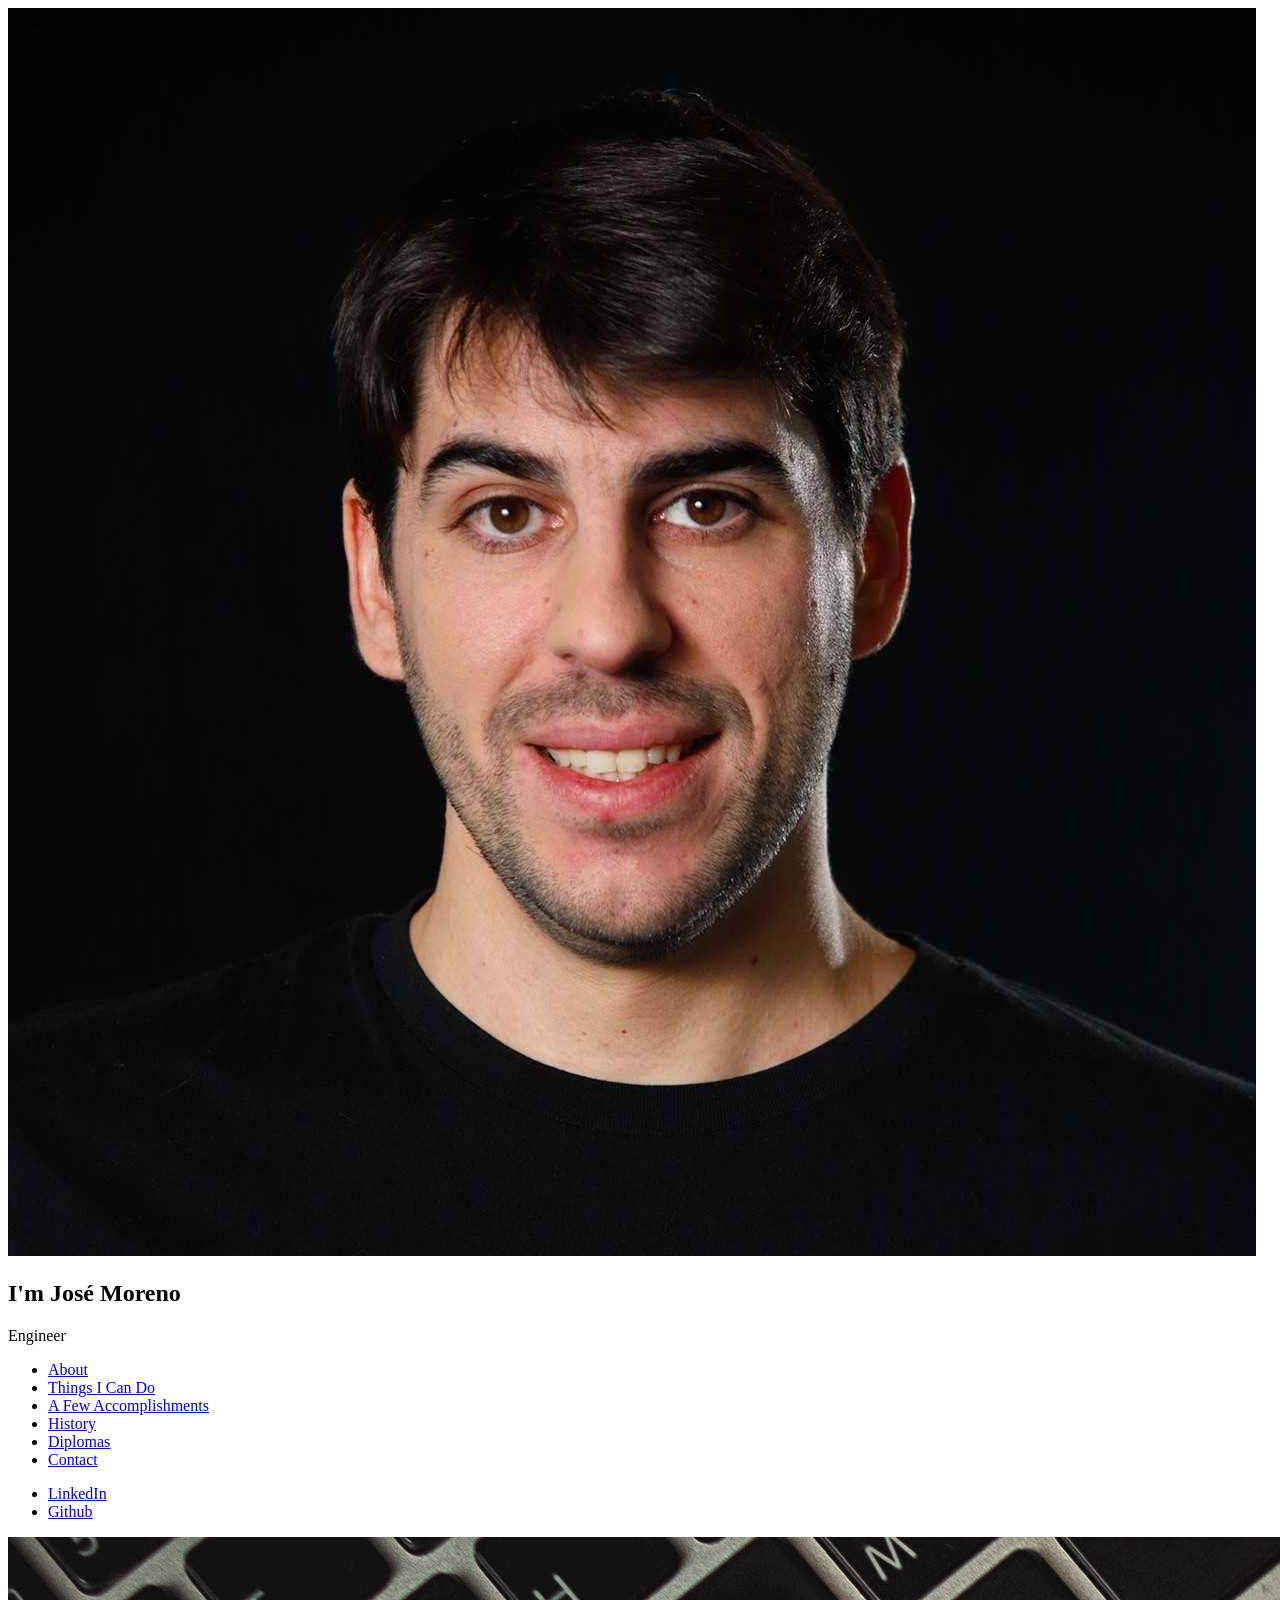
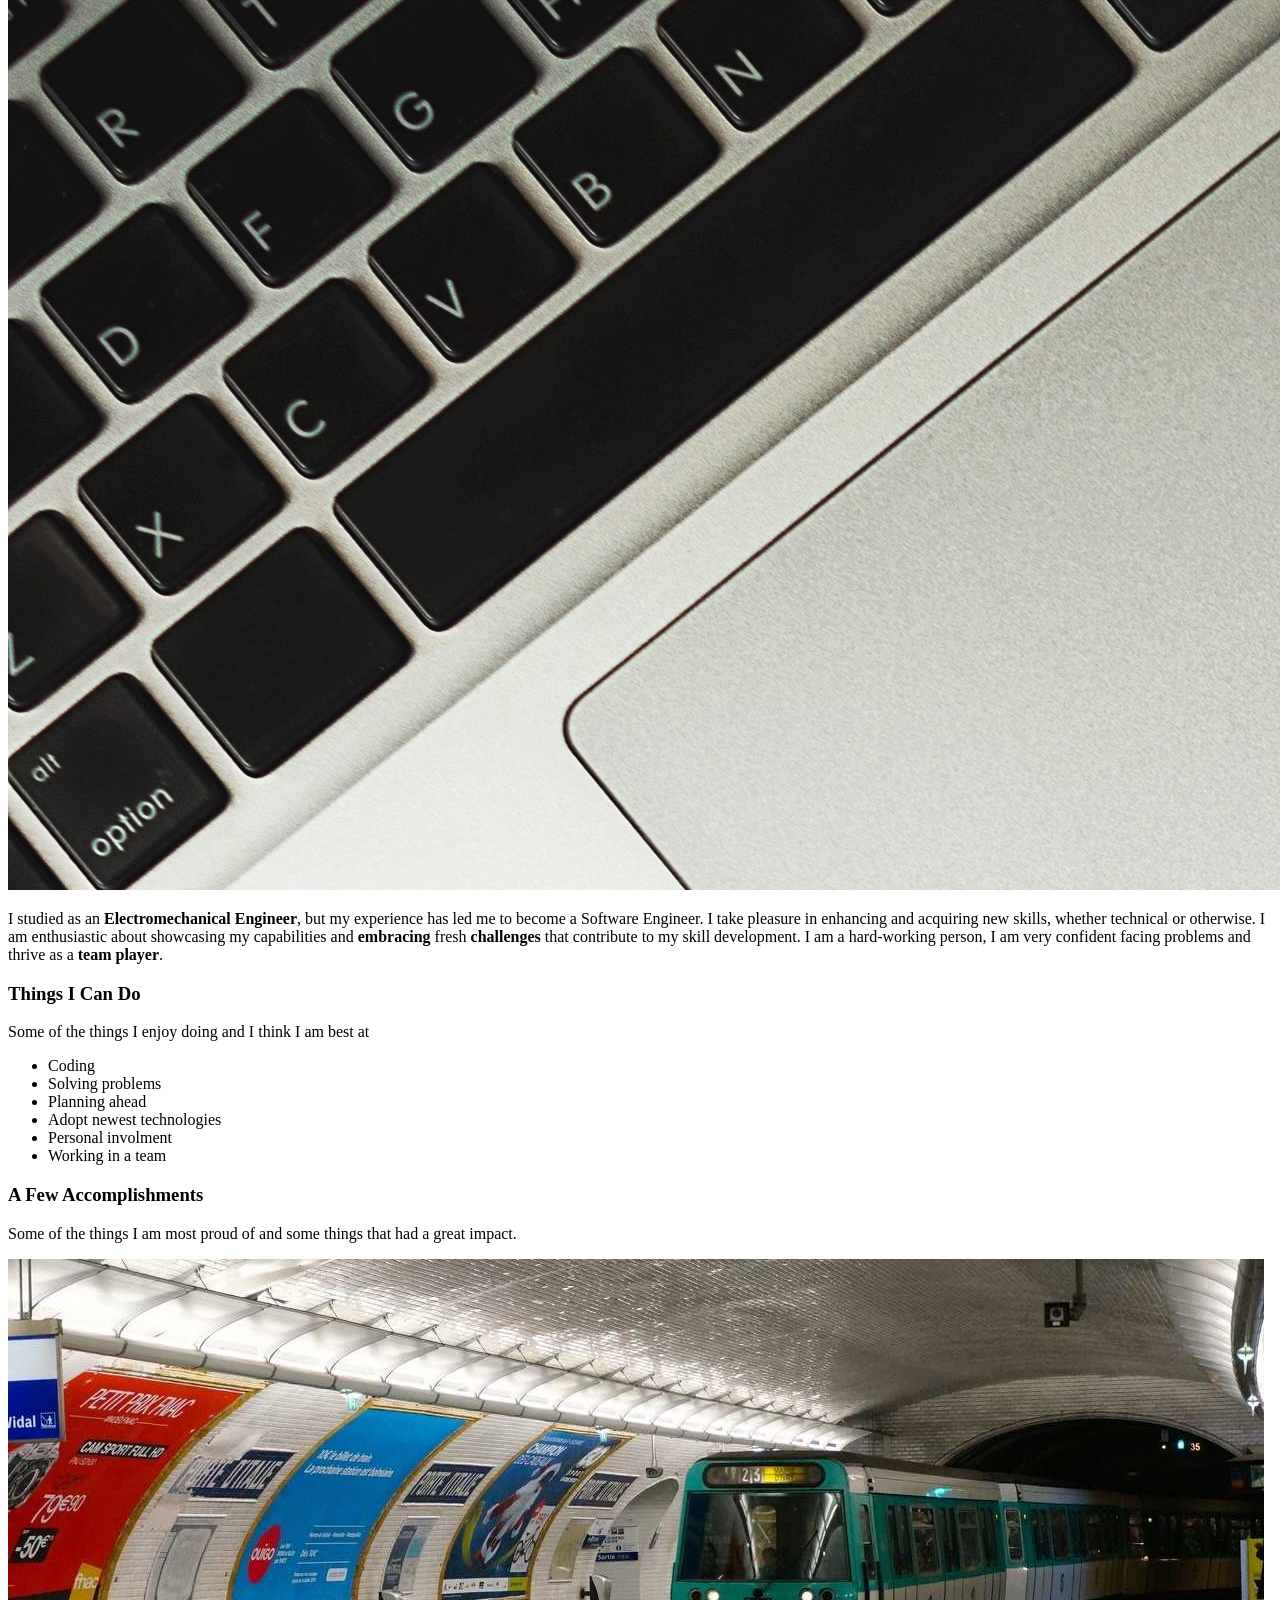
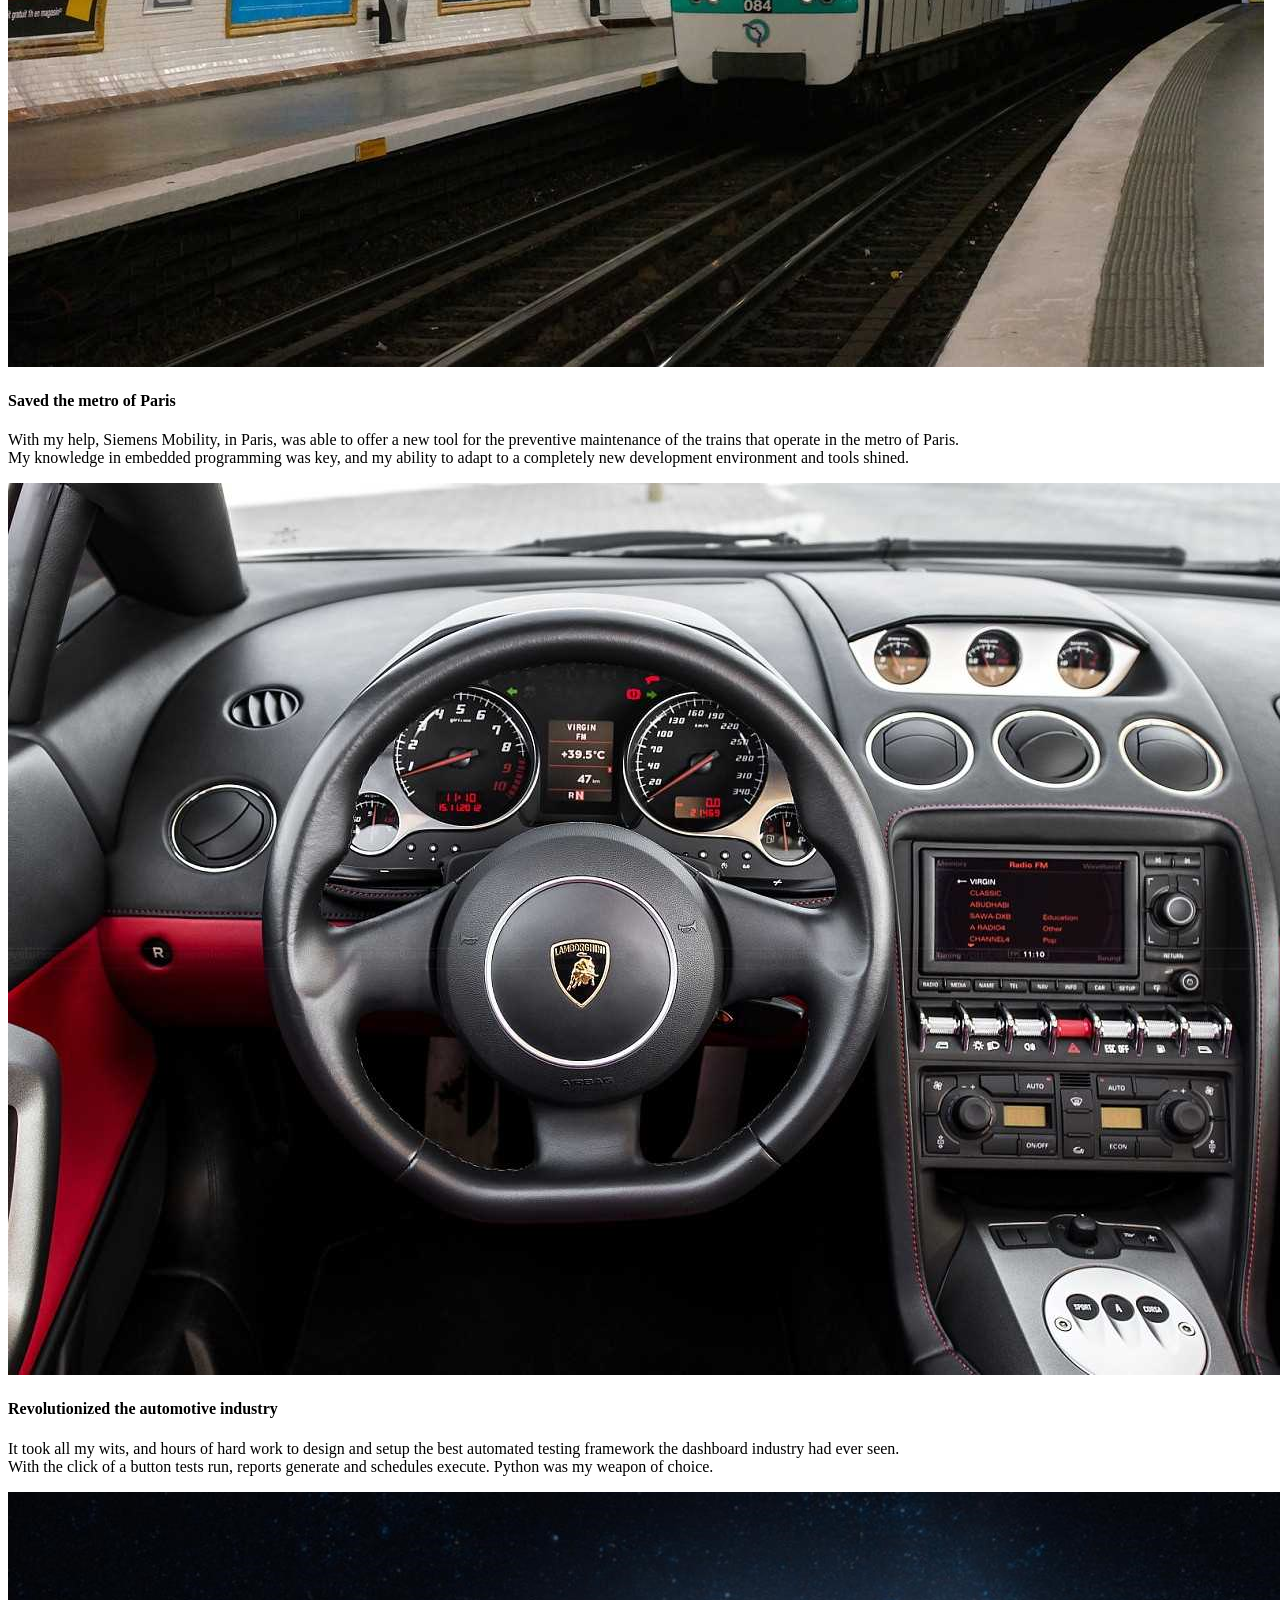
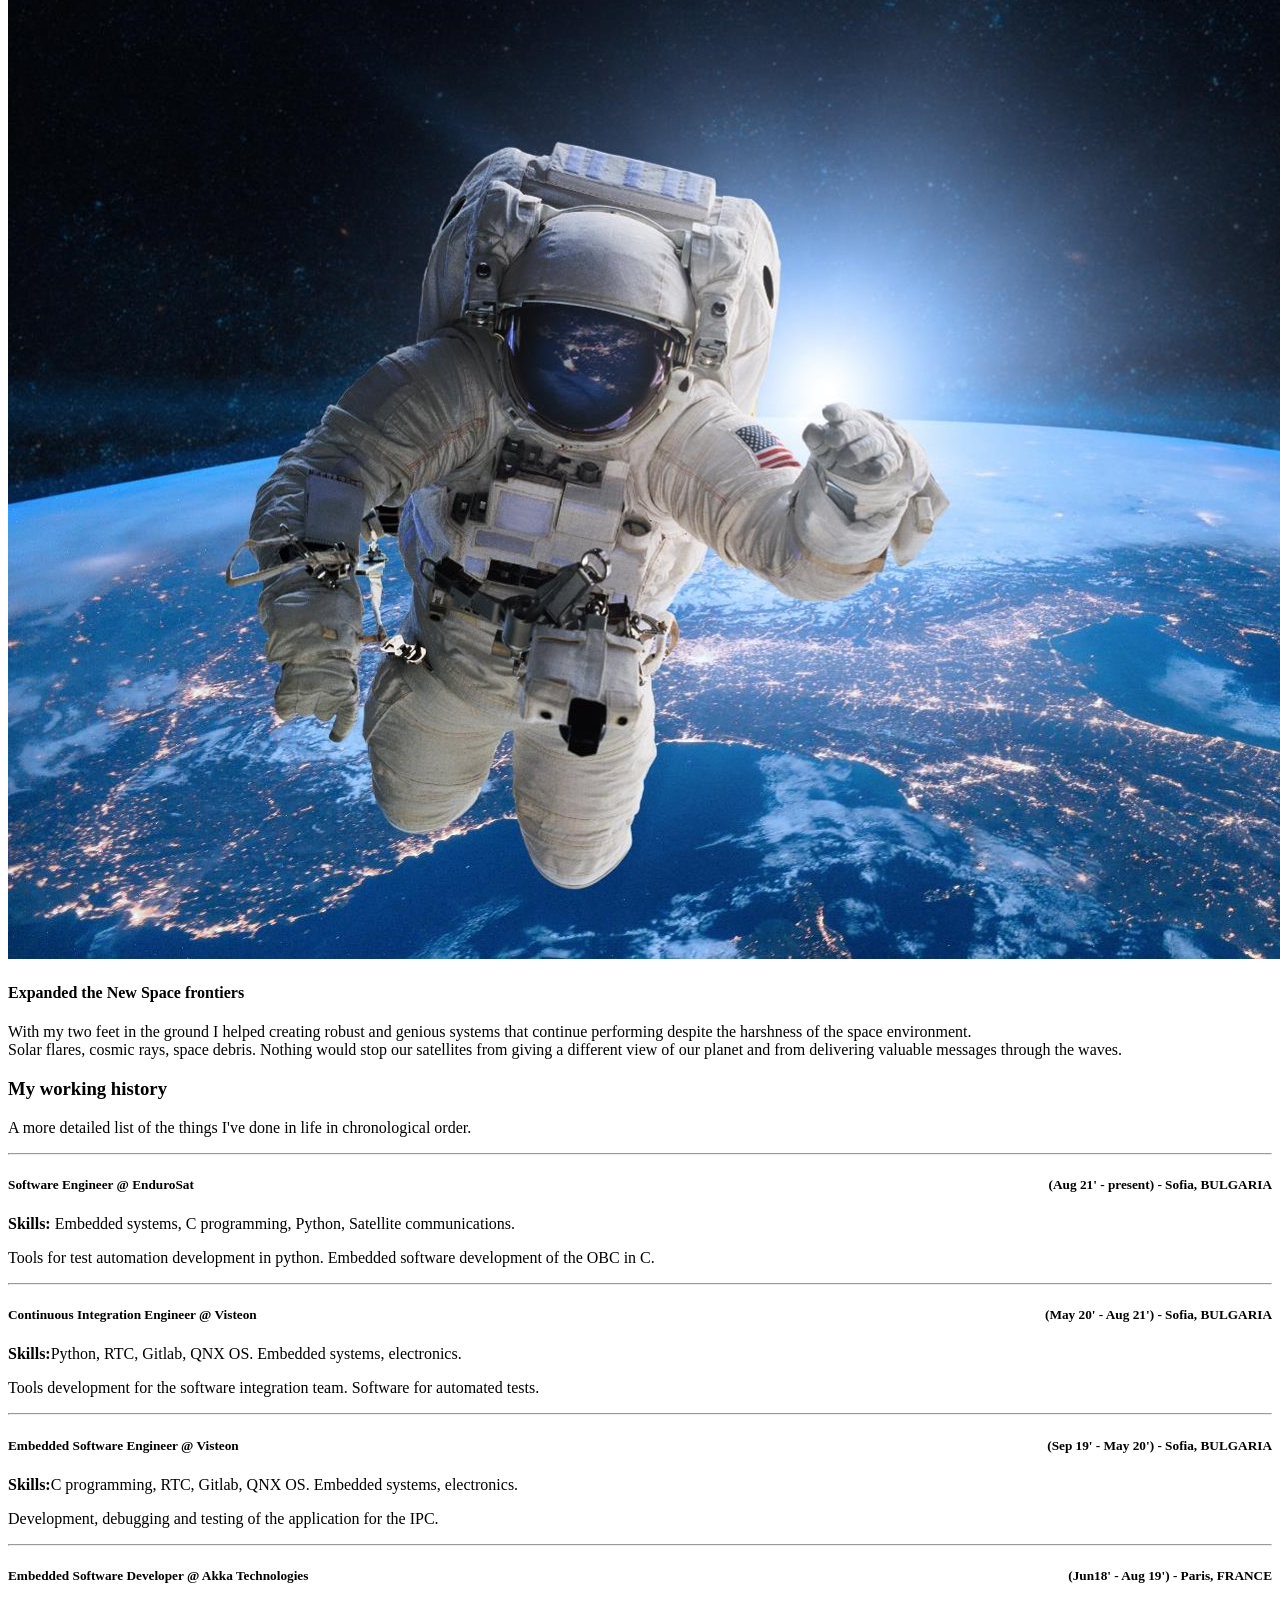
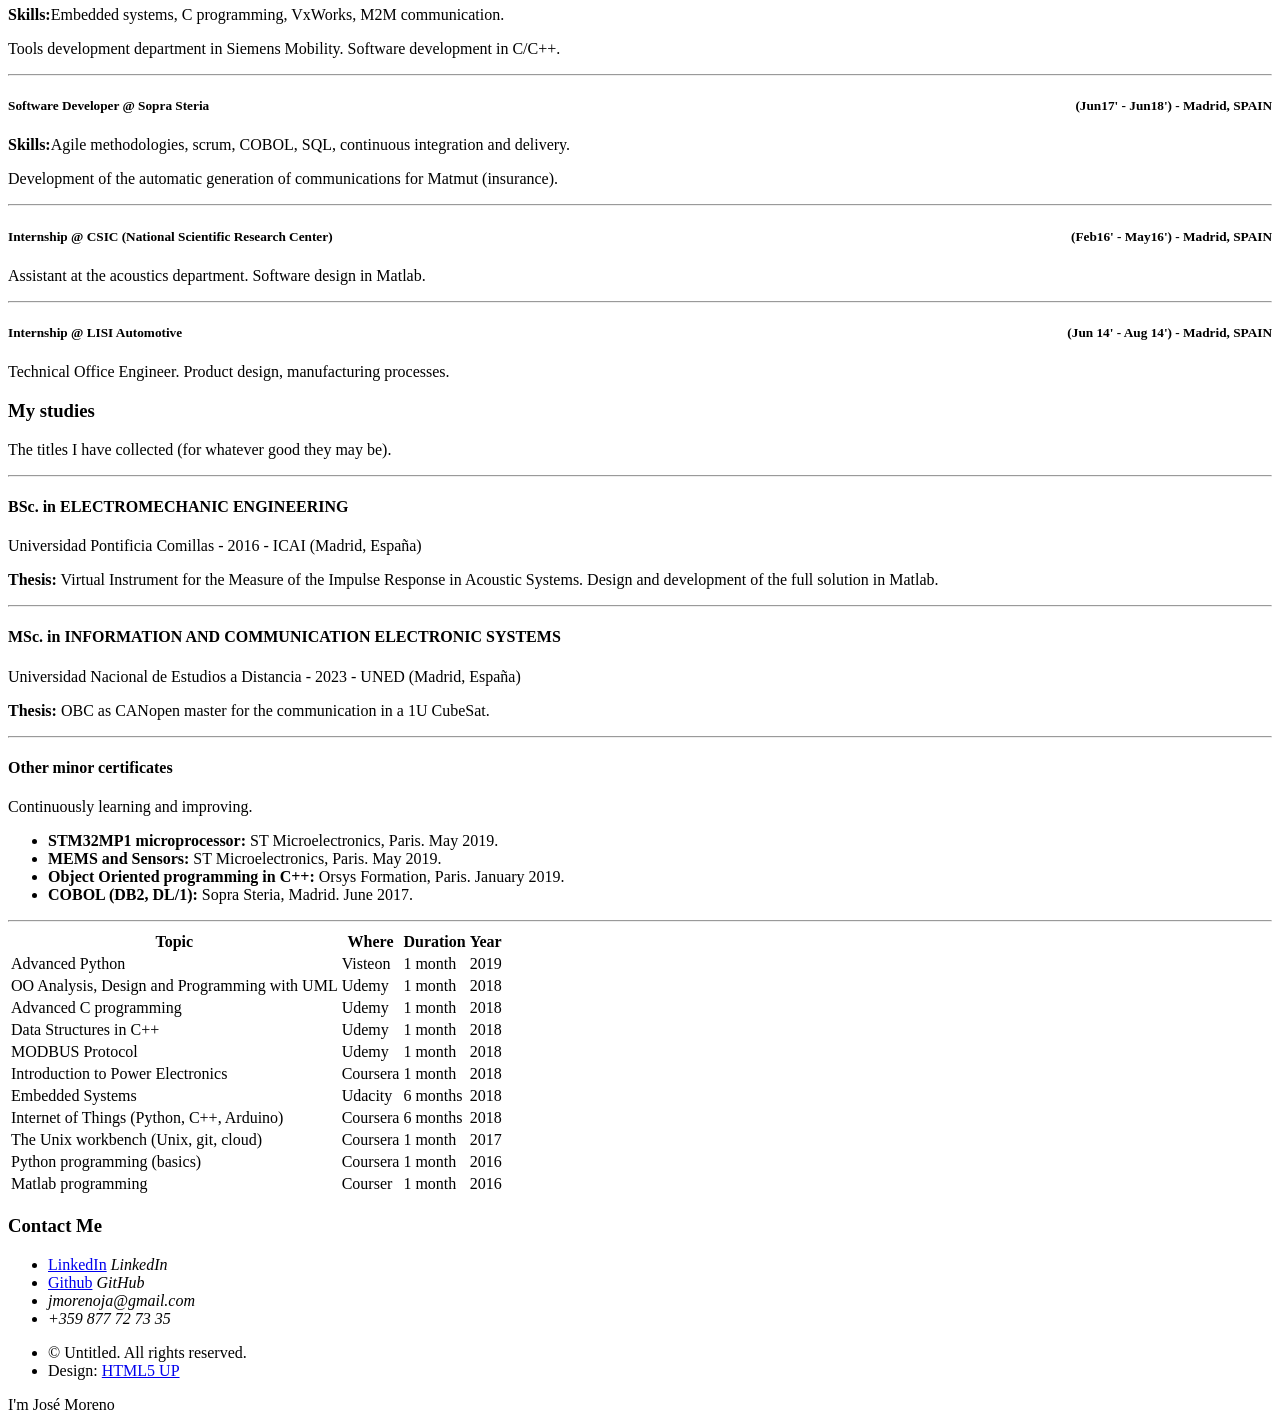
==== commit d98af89d: "update continuous improvement courses" ====
--- a/index.html
+++ b/index.html
@@ -243,7 +243,7 @@
                         <hr />
                         <header>
                             <h4>BSc. in ELECTROMECHANIC ENGINEERING</h4>
-                            <p>Universidad Pontificia Comillas - ICAI (Madrid, España)</p>
+                            <p>Universidad Pontificia Comillas - 2016 - ICAI (Madrid, España)</p>
                         </header>
                         <p><b>Thesis:</b> Virtual Instrument for the Measure of the Impulse Response in Acoustic
                             Systems. Design and development of the full solution in Matlab.
@@ -251,12 +251,12 @@
                         <hr />
                         <header>
                             <h4>MSc. in INFORMATION AND COMMUNICATION ELECTRONIC SYSTEMS</h4>
-                            <p>Universidad Nacional de Estudios a Distancia - UNED (Madrid, España)</p>
+                            <p>Universidad Nacional de Estudios a Distancia - 2023 - UNED (Madrid, España)</p>
                         </header>
                         <p><b>Thesis:</b> OBC as CANopen master for the communication in a 1U CubeSat.</p>
                         <hr />
                         <header>
-                            <h4>Some miscelaneus minor certificates</h4>
+                            <h4>Other minor certificates</h4>
                             <p>Continuously learning and improving.</p>
                         </header>
                         <ul class="alt">
@@ -266,6 +266,80 @@
                             <li><b>COBOL (DB2, DL/1):</b> Sopra Steria, Madrid. June 2017.</li>
                         </ul>
                         <hr />
+                        <table>
+                            <tr>
+                                <th>Topic</th>
+                                <th>Where</th>
+                                <th>Duration</th>
+                                <th>Year</th>
+                            </tr>
+                            <tr>
+                                <td>Advanced Python</td>
+                                <td>Visteon</td>
+                                <td>1 month</td>
+                                <td>2019</td>
+                            </tr>
+                            <tr>
+                                <td>OO Analysis, Design and Programming with UML</td>
+                                <td>Udemy</td>
+                                <td>1 month</td>
+                                <td>2018</td>
+                            </tr>
+                            <tr>
+                                <td>Advanced C programming</td>
+                                <td>Udemy</td>
+                                <td>1 month</td>
+                                <td>2018</td>
+                            </tr>
+                            <tr>
+                                <td>Data Structures in C++</td>
+                                <td>Udemy</td>
+                                <td>1 month</td>
+                                <td>2018</td>
+                            </tr>
+                            <tr>
+                                <td>MODBUS Protocol</td>
+                                <td>Udemy</td>
+                                <td>1 month</td>
+                                <td>2018</td>
+                            </tr>
+                            <tr>
+                                <td>Introduction to Power Electronics</td>
+                                <td>Coursera</td>
+                                <td>1 month</td>
+                                <td>2018</td>
+                            </tr>
+                            <tr>
+                                <td>Embedded Systems</td>
+                                <td>Udacity</td>
+                                <td>6 months</td>
+                                <td>2018</td>
+                            </tr>
+                            <tr>
+                                <td>Internet of Things (Python, C++, Arduino)</td>
+                                <td>Coursera</td>
+                                <td>6 months</td>
+                                <td>2018</td>
+                            </tr>
+                            <tr>
+                                <td>The Unix workbench (Unix, git, cloud)</td>
+                                <td>Coursera</td>
+                                <td>1 month</td>
+                                <td>2017</td>
+                            </tr>
+                            <tr>
+                                <td>Python programming (basics)</td>
+                                <td>Coursera</td>
+                                <td>1 month</td>
+                                <td>2016</td>
+                            </tr>
+                            <tr>
+                                <td>Matlab programming</td>
+                                <td>Courser</td>
+                                <td>1 month</td>
+                                <td>2016</td>
+                            </tr>
+                        </table>
 
                     </section>
 
@@ -285,6 +359,7 @@
                                 <span class="label">Github</span></a> <i>GitHub</i>
                         </li>
                         <li><i>jmorenoja@gmail.com</i></li>
+                        <li><i>+359 877 72 73 35</i></li>
                     </ul>
                 </div>
             </section>
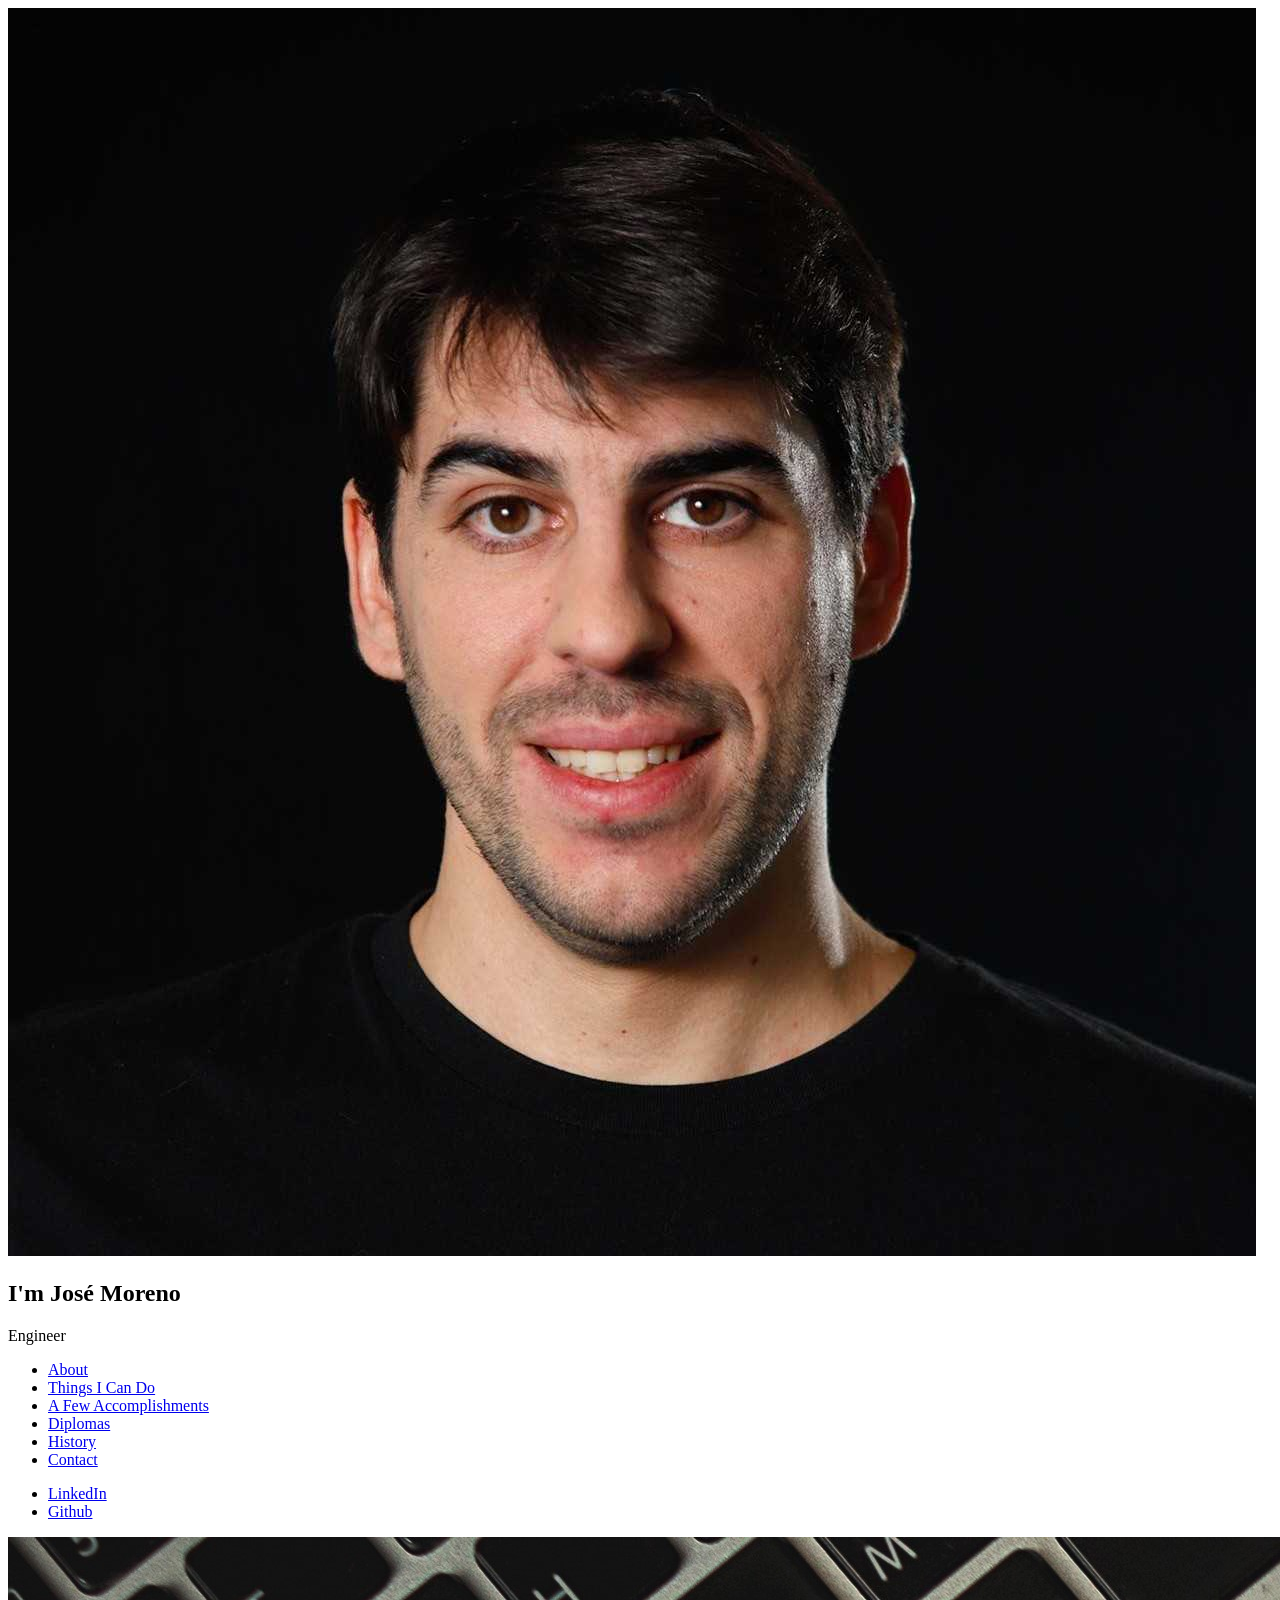
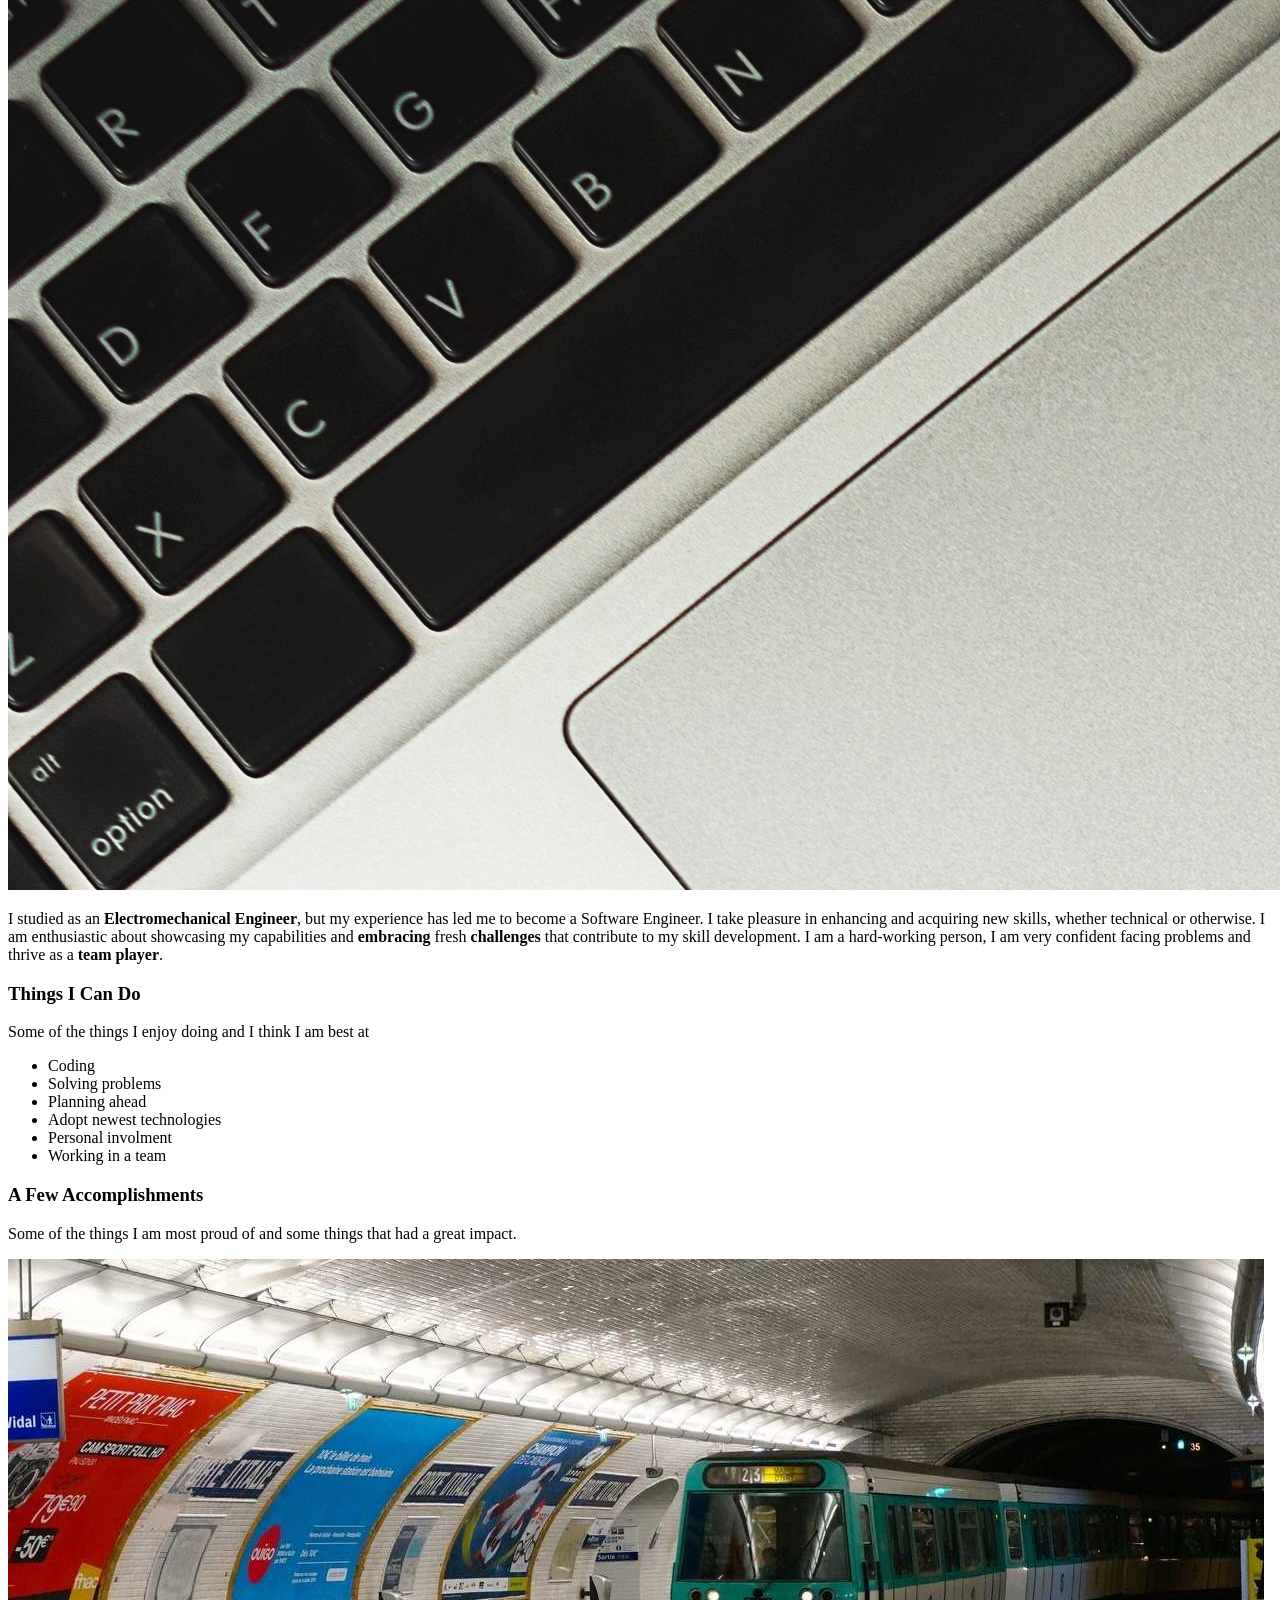
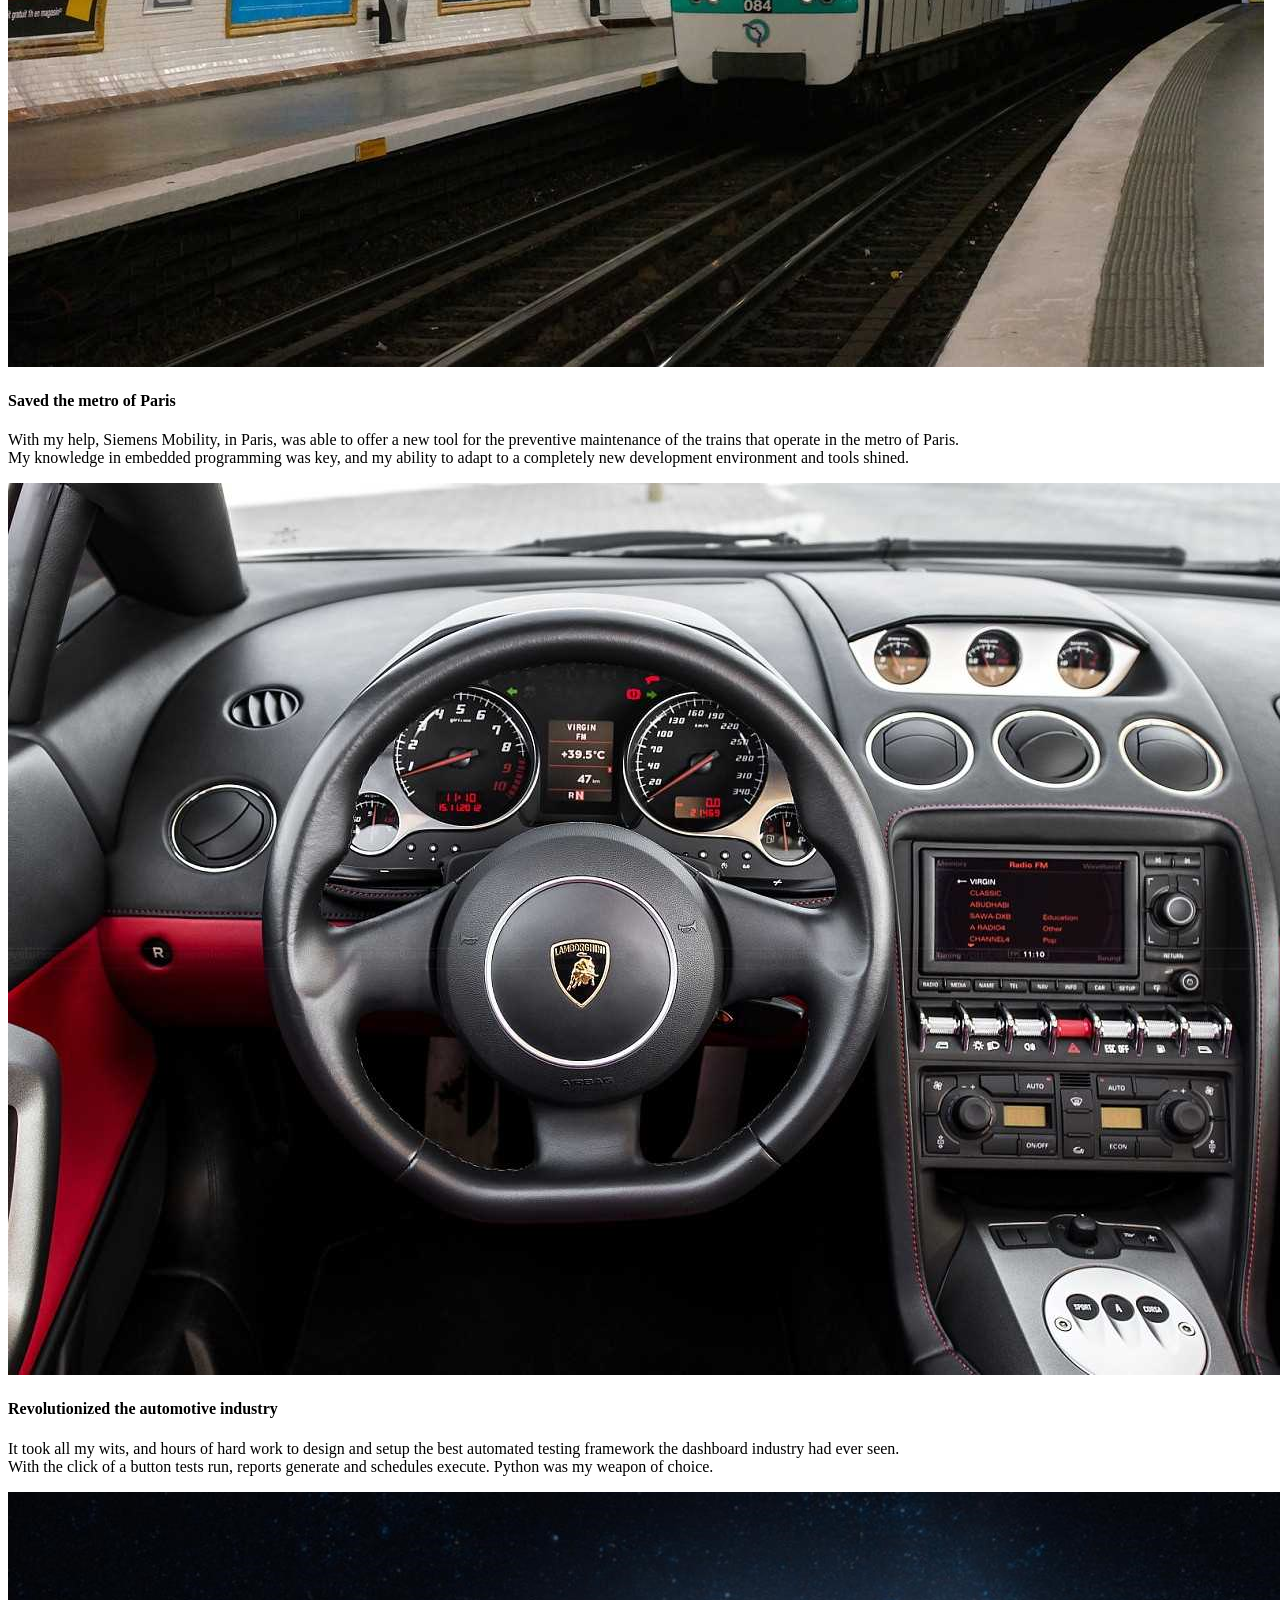
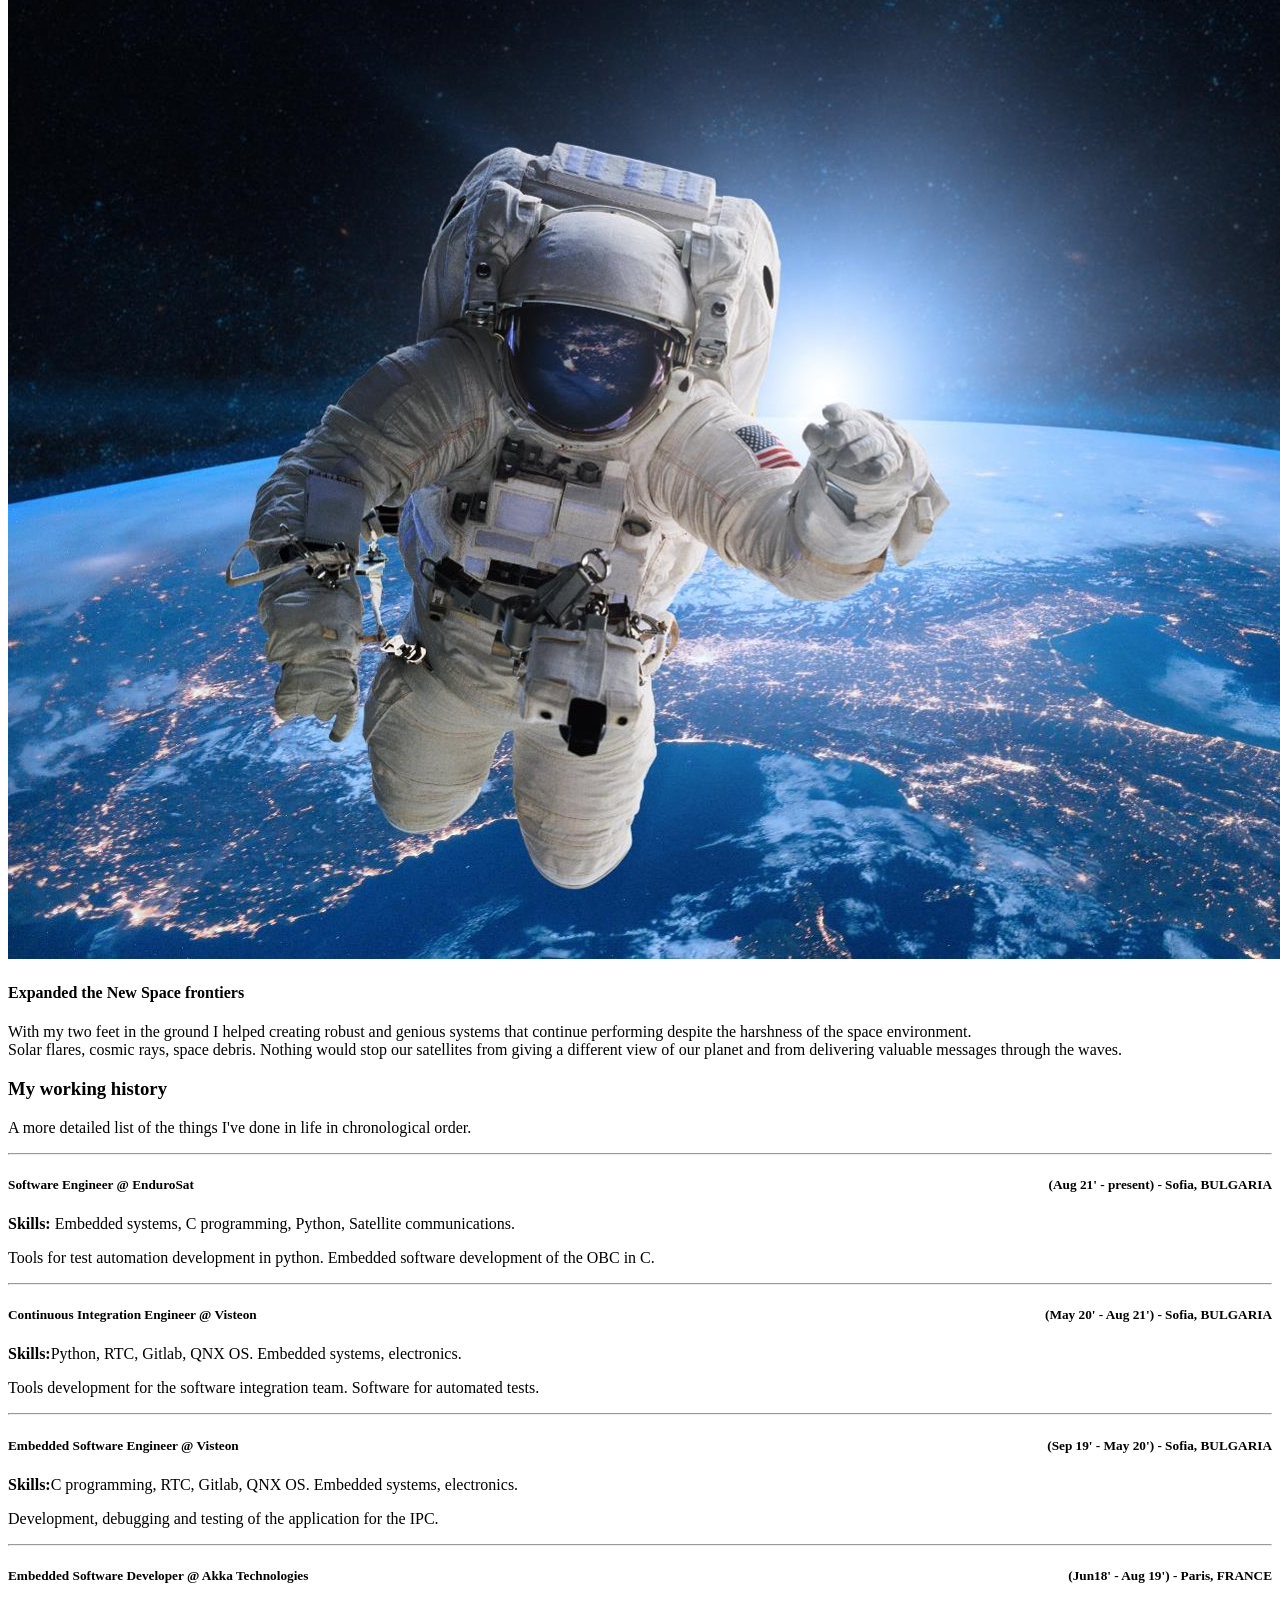
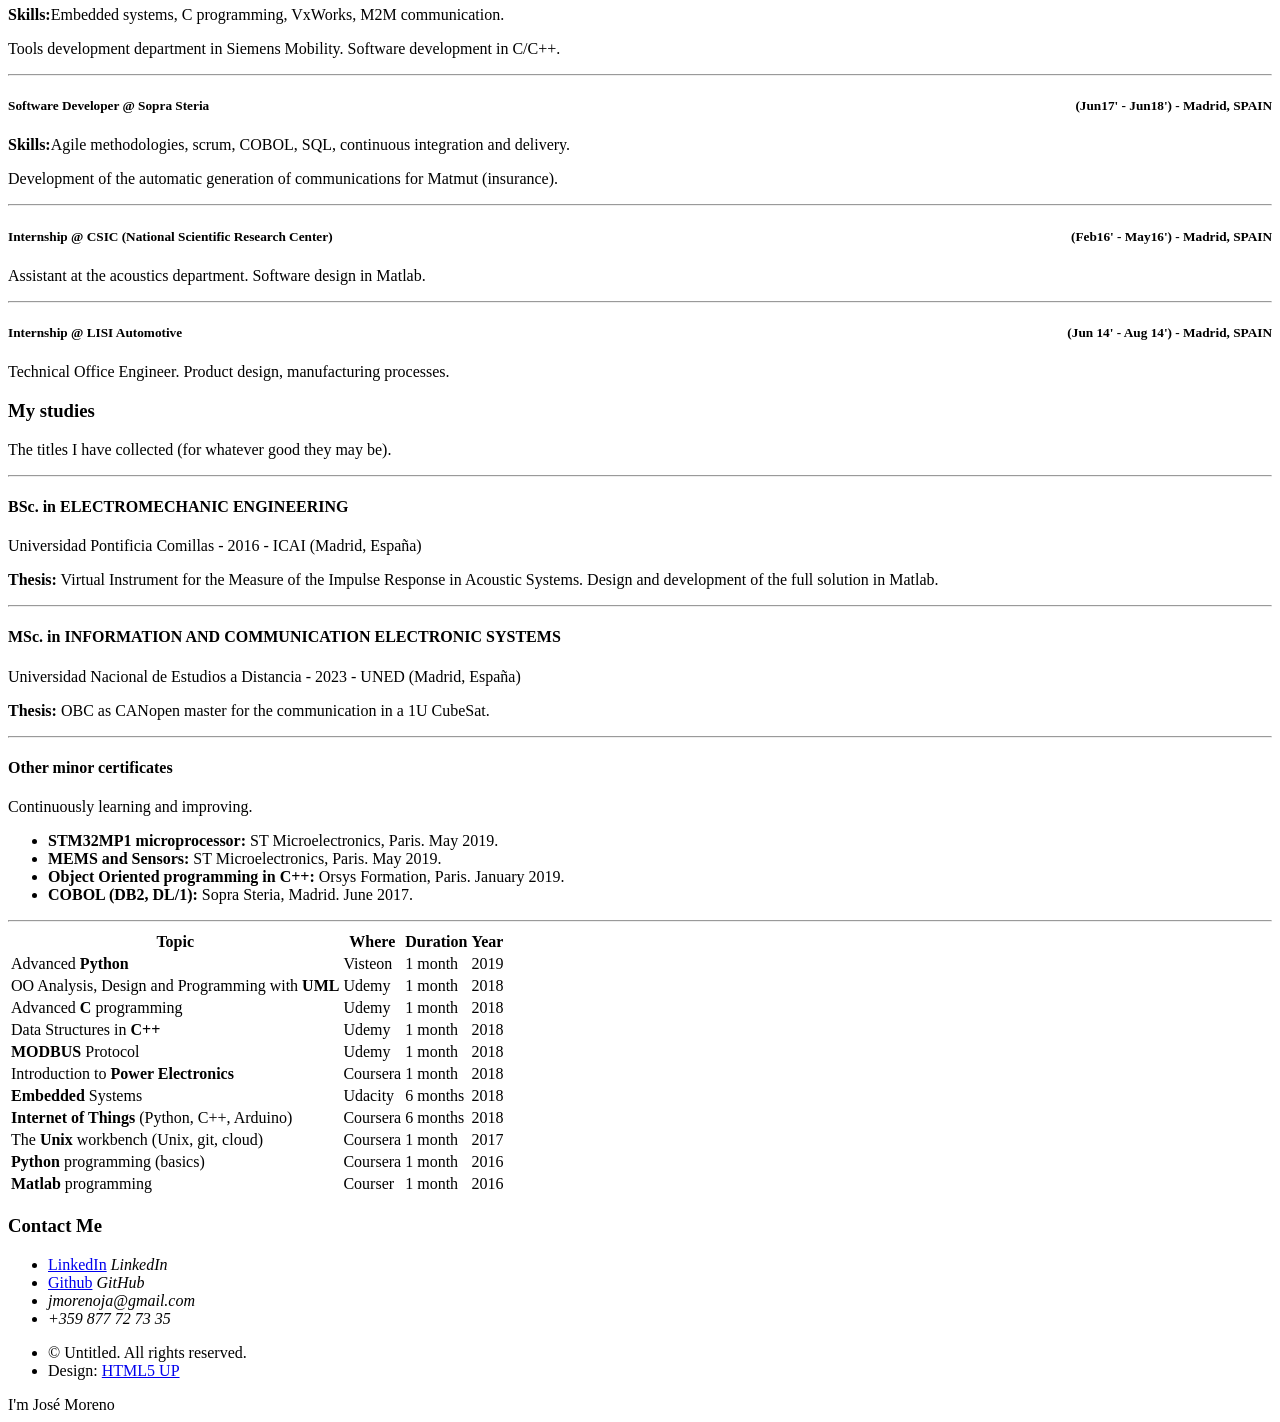
==== commit f32bb4dd: "minor formating" ====
--- a/index.html
+++ b/index.html
@@ -7,383 +7,378 @@
 <html>
 
 <head>
-    <title>Read Only by HTML5 UP</title>
-    <meta charset="utf-8" />
-    <meta name="viewport" content="width=device-width, initial-scale=1, user-scalable=no" />
-    <link rel="stylesheet" href="assets/css/main.css" />
+  <title>Read Only by HTML5 UP</title>
+  <meta charset="utf-8" />
+  <meta name="viewport" content="width=device-width, initial-scale=1, user-scalable=no" />
+  <link rel="stylesheet" href="assets/css/main.css" />
 </head>
 
 <body class="is-preload">
 
-    <!-- Header -->
-    <section id="header">
-        <header>
-            <span class="image avatar"><img src="images/avatar.jpg" alt="" /></span>
-            <h1 id="logo">I'm José Moreno</h1>
-            <p>
-                Engineer
-            </p>
-        </header>
-        <nav id="nav">
-            <ul>
-                <li><a href="#about" class="active">About</a></li>
-                <li><a href="#things">Things I Can Do</a></li>
-                <li><a href="#accomplishments">A Few Accomplishments</a></li>
-                <li><a href="#history">History</a></li>
-                <li><a href="#diplomas">Diplomas</a></li>
-                <li><a href="#contact">Contact</a></li>
-            </ul>
-        </nav>
-        <footer>
-            <ul class="icons">
-                <li><a href="https://www.linkedin.com/in/jos%C3%A9-moreno/" class="icon brands fa-linkedin"><span
-                            class="label">LinkedIn</span></a></li>
-                <li><a href="https://github.com/JoseMorenoJ" class="icon brands fa-github"><span
-                            class="label">Github</span></a>
-                </li>
-            </ul>
-        </footer>
-    </section>
-
-    <!-- Wrapper -->
-    <div id="wrapper">
-
-        <!-- Main -->
-        <div id="main">
-
-            <!-- About -->
-            <section id="about">
-                <div class="image main" data-position="center">
-                    <img src="images/banner.jpg" alt="" />
-                </div>
-                <div class="container">
-                    <!-- <header class="major">
+  <!-- Header -->
+  <section id="header">
+    <header>
+      <span class="image avatar"><img src="images/avatar.jpg" alt="" /></span>
+      <h1 id="logo">I'm José Moreno</h1>
+      <p>
+        Engineer
+      </p>
+    </header>
+    <nav id="nav">
+      <ul>
+        <li><a href="#about" class="active">About</a></li>
+        <li><a href="#things">Things I Can Do</a></li>
+        <li><a href="#accomplishments">A Few Accomplishments</a></li>
+        <li><a href="#diplomas">Diplomas</a></li>
+        <li><a href="#history">History</a></li>
+        <li><a href="#contact">Contact</a></li>
+      </ul>
+    </nav>
+    <footer>
+      <ul class="icons">
+        <li><a href="https://www.linkedin.com/in/jos%C3%A9-moreno/" class="icon brands fa-linkedin"><span
+              class="label">LinkedIn</span></a></li>
+        <li><a href="https://github.com/JoseMorenoJ" class="icon brands fa-github"><span class="label">Github</span></a>
+        </li>
+      </ul>
+    </footer>
+  </section>
+
+  <!-- Wrapper -->
+  <div id="wrapper">
+
+    <!-- Main -->
+    <div id="main">
+
+      <!-- About -->
+      <section id="about">
+        <div class="image main" data-position="center">
+          <img src="images/banner.jpg" alt="" />
+        </div>
+        <div class="container">
+          <!-- <header class="major">
                         <h2>About me</h2>
                     </header> -->
-                    <p>
-                        I studied as an <b>Electromechanical Engineer</b>, but my experience has led me to become a
-                        Software Engineer.
-                        I take pleasure in enhancing and acquiring new skills, whether technical or otherwise.
-                        I am enthusiastic about showcasing my capabilities and <b>embracing</b> fresh <b>challenges</b>
-                        that contribute to my skill development.
-                        I am a hard-working person, I am very confident facing problems and thrive as a <b>team
-                            player</b>.
-                    </p>
-                </div>
-            </section>
-
-            <!-- Things I can do -->
-            <section id="things">
-                <div class="container">
-                    <header>
-                        <h3>Things I Can Do</h3>
-                        <p>Some of the things I enjoy doing and I think I am best at</p>
-                    </header>
-                    <ul class="feature-icons">
-                        <li class="icon solid fa-code">Coding</li>
-                        <li class="icon solid fa-cubes">Solving problems</li>
-                        <li class="icon solid fa-book">Planning ahead</li>
-                        <li class="icon solid fa-cogs">Adopt newest technologies</li>
-                        <li class="icon solid fa-bolt">Personal involment</li>
-                        <li class="icon solid fa-users">Working in a team</li>
-                    </ul>
-                </div>
-            </section>
-
-            <!-- Accomplishments -->
-            <section id="accomplishments">
-                <div class="container">
-                    <header>
-                        <h3>A Few Accomplishments</h3>
-                        <p>Some of the things I am most proud of and some things that had a great impact.</p>
-                    </header>
-                    <div class="features">
-                        <article>
-                            <a href="#siemens" class="image"><img src="images/metro.jpg" alt=""
-                                    title="handicap.paris.fr" />
-                            </a>
-                            <div class="inner">
-                                <h4>Saved the metro of Paris</h4>
-                                <p>With my help, Siemens Mobility, in Paris, was able to offer a new
-                                    tool for the preventive maintenance of the trains that operate in the metro of
-                                    Paris.<br>My knowledge in embedded programming was key, and my ability to adapt
-                                    to a completely new development environment and tools shined.
-                                </p>
-                            </div>
-                        </article>
-                        <article>
-                            <a href="#visteon" class="image"><img src="images/dashboard.jpg" alt=""
-                                    title="designsmaz.com" /></a>
-                            <div class="inner">
-                                <h4>Revolutionized the automotive industry</h4>
-                                <p>It took all my wits, and hours of hard work to design and setup the best automated
-                                    testing framework the dashboard industry had ever seen.<br>With the click of a
-                                    button tests run, reports generate and schedules execute. Python was my weapon of
-                                    choice.
-                                </p>
-                            </div>
-                        </article>
-                        <article>
-                            <a href="#endurosat" class="image"><img src="images/space.jpg" alt=""
-                                    title="www.pioneeringminds.com" /></a>
-                            <div class="inner">
-                                <h4>Expanded the New Space frontiers</h4>
-                                <p>With my two feet in the ground I helped creating robust and genious systems that
-                                    continue performing despite the harshness of the space environment.<br>Solar flares,
-                                    cosmic rays, space debris. Nothing would stop our satellites from giving a different
-                                    view of our planet and from delivering valuable messages through the waves.
-                                </p>
-                            </div>
-                        </article>
-                    </div>
-                </div>
-            </section>
-
-
-            <!-- History -->
-            <section id="history">
-                <div class="container">
-                    <header>
-                        <h3>My working history</h3>
-                        <p>A more detailed list of the things I've done in life in chronological order.</p>
-                    </header>
-                    <section>
-                        <hr />
-                        <header>
-                            <h5>
-                                <span style="float:left;">Software Engineer @ EnduroSat </span>
-                                <span style="float:right;">(Aug 21' - present) - Sofia, BULGARIA</span>
-                                <br>
-                            </h5>
-                            <p><b>Skills:</b> Embedded systems, C programming, Python, Satellite communications.</p>
-                        </header>
-                        <p>
-                            Tools for test automation development in python. Embedded software development of the
-                            OBC in C.
-                        </p>
-                        <hr />
-                        <header>
-                            <h5>
-                                <span style="float:left;">Continuous Integration Engineer @ Visteon</span>
-                                <span style="float:right;">(May 20' - Aug 21') - Sofia, BULGARIA</span>
-                                <br>
-                            </h5>
-                            <p><b>Skills:</b>Python, RTC, Gitlab, QNX OS. Embedded systems, electronics.</p>
-                        </header>
-                        <p>
-                            Tools development for the software integration team. Software for automated tests.
-                        </p>
-                        <hr />
-                        <header>
-                            <h5>
-                                <span style="float:left;">Embedded Software Engineer @ Visteon</span>
-                                <span style="float:right;">(Sep 19' - May 20') - Sofia, BULGARIA</span>
-                                <br>
-                            </h5>
-                            <p><b>Skills:</b>C programming, RTC, Gitlab, QNX OS. Embedded systems, electronics.</p>
-                        </header>
-                        <p>
-                            Development, debugging and testing of the application for the IPC.
-                        </p>
-                        <hr />
-                        <header>
-                            <h5>
-                                <span style="float:left;">Embedded Software Developer @ Akka Technologies</span>
-                                <span style="float:right;">(Jun18' - Aug 19') - Paris, FRANCE</span>
-                                <br>
-                            </h5>
-                            <p><b>Skills:</b>Embedded systems, C programming, VxWorks, M2M communication.</p>
-                        </header>
-                        <p>
-                            Tools development department in Siemens Mobility. Software development in C/C++.
-                        </p>
-                        <hr />
-                        <header>
-                            <h5>
-                                <span style="float:left;">Software Developer @ Sopra Steria</span>
-                                <span style="float:right;">(Jun17' - Jun18') - Madrid, SPAIN</span>
-                                <br>
-                            </h5>
-                            <p><b>Skills:</b>Agile methodologies, scrum, COBOL, SQL, continuous integration and
-                                delivery.</p>
-                        </header>
-                        <p>
-                            Development of the automatic generation of communications for Matmut (insurance).
-                        </p>
-                        <hr />
-                        <header>
-                            <h5>
-                                <span style="float:left;">Internship @ CSIC (National Scientific Research Center)</span>
-                                <span style="float:right;">(Feb16' - May16') - Madrid, SPAIN</span>
-                                <br>
-                            </h5>
-                        </header>
-                        <p>Assistant at the acoustics department. Software design in Matlab.</p>
-                        <hr />
-                        <h5>
-                            <span style="float:left;">Internship @ LISI Automotive</span>
-                            <span style="float:right;">(Jun 14' - Aug 14') - Madrid, SPAIN</span>
-                            <br>
-                        </h5>
-                        </header>
-                        <p>Technical Office Engineer. Product design, manufacturing processes.</p>
-                    </section>
-                </div>
-            </section>
-
-
-            <!-- Diplomas -->
-            <section id="diplomas">
-                <div class="container">
-                    <header>
-                        <h3>My studies</h3>
-                        <p>The titles I have collected (for whatever good they may be).</p>
-                    </header>
-                    <section>
-                        <hr />
-                        <header>
-                            <h4>BSc. in ELECTROMECHANIC ENGINEERING</h4>
-                            <p>Universidad Pontificia Comillas - 2016 - ICAI (Madrid, España)</p>
-                        </header>
-                        <p><b>Thesis:</b> Virtual Instrument for the Measure of the Impulse Response in Acoustic
-                            Systems. Design and development of the full solution in Matlab.
-                        </p>
-                        <hr />
-                        <header>
-                            <h4>MSc. in INFORMATION AND COMMUNICATION ELECTRONIC SYSTEMS</h4>
-                            <p>Universidad Nacional de Estudios a Distancia - 2023 - UNED (Madrid, España)</p>
-                        </header>
-                        <p><b>Thesis:</b> OBC as CANopen master for the communication in a 1U CubeSat.</p>
-                        <hr />
-                        <header>
-                            <h4>Other minor certificates</h4>
-                            <p>Continuously learning and improving.</p>
-                        </header>
-                        <ul class="alt">
-                            <li><b>STM32MP1 microprocessor:</b> ST Microelectronics, Paris. May 2019.</li>
-                            <li><b>MEMS and Sensors:</b> ST Microelectronics, Paris. May 2019.</li>
-                            <li><b>Object Oriented programming in C++:</b> Orsys Formation, Paris. January 2019.</li>
-                            <li><b>COBOL (DB2, DL/1):</b> Sopra Steria, Madrid. June 2017.</li>
-                        </ul>
-                        <hr />
-                        <table>
-                            <tr>
-                                <th>Topic</th>
-                                <th>Where</th>
-                                <th>Duration</th>
-                                <th>Year</th>
-                            </tr>
-                            <tr>
-                                <td>Advanced Python</td>
-                                <td>Visteon</td>
-                                <td>1 month</td>
-                                <td>2019</td>
-                            </tr>
-                            <tr>
-                                <td>OO Analysis, Design and Programming with UML</td>
-                                <td>Udemy</td>
-                                <td>1 month</td>
-                                <td>2018</td>
-                            </tr>
-                            <tr>
-                                <td>Advanced C programming</td>
-                                <td>Udemy</td>
-                                <td>1 month</td>
-                                <td>2018</td>
-                            </tr>
-                            <tr>
-                                <td>Data Structures in C++</td>
-                                <td>Udemy</td>
-                                <td>1 month</td>
-                                <td>2018</td>
-                            </tr>
-                            <tr>
-                                <td>MODBUS Protocol</td>
-                                <td>Udemy</td>
-                                <td>1 month</td>
-                                <td>2018</td>
-                            </tr>
-                            <tr>
-                                <td>Introduction to Power Electronics</td>
-                                <td>Coursera</td>
-                                <td>1 month</td>
-                                <td>2018</td>
-                            </tr>
-                            <tr>
-                                <td>Embedded Systems</td>
-                                <td>Udacity</td>
-                                <td>6 months</td>
-                                <td>2018</td>
-                            </tr>
-                            <tr>
-                                <td>Internet of Things (Python, C++, Arduino)</td>
-                                <td>Coursera</td>
-                                <td>6 months</td>
-                                <td>2018</td>
-                            </tr>
-                            <tr>
-                                <td>The Unix workbench (Unix, git, cloud)</td>
-                                <td>Coursera</td>
-                                <td>1 month</td>
-                                <td>2017</td>
-                            </tr>
-                            <tr>
-                                <td>Python programming (basics)</td>
-                                <td>Coursera</td>
-                                <td>1 month</td>
-                                <td>2016</td>
-                            </tr>
-                            <tr>
-                                <td>Matlab programming</td>
-                                <td>Courser</td>
-                                <td>1 month</td>
-                                <td>2016</td>
-                            </tr>
-                        </table>
-
-                    </section>
-
-                </div>
-            </section>
-
-            <!-- Contact -->
-            <section id="contact">
-                <div class="container">
-                    <h3>Contact Me</h3>
-                    <p></p>
-                    <ul class="alt">
-                        <li><a href="https://www.linkedin.com/in/jos%C3%A9-moreno/"
-                                class="icon brands fa-linkedin"><span class="label">LinkedIn</span></a> <i>LinkedIn</i>
-                        </li>
-                        <li><a href="https://github.com/JoseMorenoJ" class="icon brands fa-github">
-                                <span class="label">Github</span></a> <i>GitHub</i>
-                        </li>
-                        <li><i>jmorenoja@gmail.com</i></li>
-                        <li><i>+359 877 72 73 35</i></li>
-                    </ul>
-                </div>
-            </section>
-
-            <!-- Footer -->
-            <section id="footer">
-                <div class="container">
-                    <ul class="copyright">
-                        <li>&copy; Untitled. All rights reserved.</li>
-                        <li>Design: <a href="http://html5up.net">HTML5 UP</a></li>
-                    </ul>
-                </div>
-            </section>
-
-        </div>
-
-        <!-- Scripts -->
-        <script src="assets/js/jquery.min.js"></script>
-        <script src="assets/js/jquery.scrollex.min.js"></script>
-        <script src="assets/js/jquery.scrolly.min.js"></script>
-        <script src="assets/js/browser.min.js"></script>
-        <script src="assets/js/breakpoints.min.js"></script>
-        <script src="assets/js/util.js"></script>
-        <script src="assets/js/main.js"></script>
+          <p>
+            I studied as an <b>Electromechanical Engineer</b>, but my experience has led me to become a
+            Software Engineer.
+            I take pleasure in enhancing and acquiring new skills, whether technical or otherwise.
+            I am enthusiastic about showcasing my capabilities and <b>embracing</b> fresh <b>challenges</b>
+            that contribute to my skill development.
+            I am a hard-working person, I am very confident facing problems and thrive as a <b>team
+              player</b>.
+          </p>
+        </div>
+      </section>
+
+      <!-- Things I can do -->
+      <section id="things">
+        <div class="container">
+          <header>
+            <h3>Things I Can Do</h3>
+            <p>Some of the things I enjoy doing and I think I am best at</p>
+          </header>
+          <ul class="feature-icons">
+            <li class="icon solid fa-code">Coding</li>
+            <li class="icon solid fa-cubes">Solving problems</li>
+            <li class="icon solid fa-book">Planning ahead</li>
+            <li class="icon solid fa-cogs">Adopt newest technologies</li>
+            <li class="icon solid fa-bolt">Personal involment</li>
+            <li class="icon solid fa-users">Working in a team</li>
+          </ul>
+        </div>
+      </section>
+
+      <!-- Accomplishments -->
+      <section id="accomplishments">
+        <div class="container">
+          <header>
+            <h3>A Few Accomplishments</h3>
+            <p>Some of the things I am most proud of and some things that had a great impact.</p>
+          </header>
+          <div class="features">
+            <article>
+              <a href="#siemens" class="image"><img src="images/metro.jpg" alt="" title="handicap.paris.fr" />
+              </a>
+              <div class="inner">
+                <h4>Saved the metro of Paris</h4>
+                <p>With my help, Siemens Mobility, in Paris, was able to offer a new
+                  tool for the preventive maintenance of the trains that operate in the metro of
+                  Paris.<br>My knowledge in embedded programming was key, and my ability to adapt
+                  to a completely new development environment and tools shined.
+                </p>
+              </div>
+            </article>
+            <article>
+              <a href="#visteon" class="image"><img src="images/dashboard.jpg" alt="" title="designsmaz.com" /></a>
+              <div class="inner">
+                <h4>Revolutionized the automotive industry</h4>
+                <p>It took all my wits, and hours of hard work to design and setup the best automated
+                  testing framework the dashboard industry had ever seen.<br>With the click of a
+                  button tests run, reports generate and schedules execute. Python was my weapon of
+                  choice.
+                </p>
+              </div>
+            </article>
+            <article>
+              <a href="#endurosat" class="image"><img src="images/space.jpg" alt=""
+                  title="www.pioneeringminds.com" /></a>
+              <div class="inner">
+                <h4>Expanded the New Space frontiers</h4>
+                <p>With my two feet in the ground I helped creating robust and genious systems that
+                  continue performing despite the harshness of the space environment.<br>Solar flares,
+                  cosmic rays, space debris. Nothing would stop our satellites from giving a different
+                  view of our planet and from delivering valuable messages through the waves.
+                </p>
+              </div>
+            </article>
+          </div>
+        </div>
+      </section>
+
+
+      <!-- History -->
+      <section id="history">
+        <div class="container">
+          <header>
+            <h3>My working history</h3>
+            <p>A more detailed list of the things I've done in life in chronological order.</p>
+          </header>
+          <section>
+            <hr />
+            <header>
+              <h5>
+                <span style="float:left;">Software Engineer @ EnduroSat </span>
+                <span style="float:right;">(Aug 21' - present) - Sofia, BULGARIA</span>
+                <br>
+              </h5>
+              <p><b>Skills:</b> Embedded systems, C programming, Python, Satellite communications.</p>
+            </header>
+            <p>
+              Tools for test automation development in python. Embedded software development of the
+              OBC in C.
+            </p>
+            <hr />
+            <header>
+              <h5>
+                <span style="float:left;">Continuous Integration Engineer @ Visteon</span>
+                <span style="float:right;">(May 20' - Aug 21') - Sofia, BULGARIA</span>
+                <br>
+              </h5>
+              <p><b>Skills:</b>Python, RTC, Gitlab, QNX OS. Embedded systems, electronics.</p>
+            </header>
+            <p>
+              Tools development for the software integration team. Software for automated tests.
+            </p>
+            <hr />
+            <header>
+              <h5>
+                <span style="float:left;">Embedded Software Engineer @ Visteon</span>
+                <span style="float:right;">(Sep 19' - May 20') - Sofia, BULGARIA</span>
+                <br>
+              </h5>
+              <p><b>Skills:</b>C programming, RTC, Gitlab, QNX OS. Embedded systems, electronics.</p>
+            </header>
+            <p>
+              Development, debugging and testing of the application for the IPC.
+            </p>
+            <hr />
+            <header>
+              <h5>
+                <span style="float:left;">Embedded Software Developer @ Akka Technologies</span>
+                <span style="float:right;">(Jun18' - Aug 19') - Paris, FRANCE</span>
+                <br>
+              </h5>
+              <p><b>Skills:</b>Embedded systems, C programming, VxWorks, M2M communication.</p>
+            </header>
+            <p>
+              Tools development department in Siemens Mobility. Software development in C/C++.
+            </p>
+            <hr />
+            <header>
+              <h5>
+                <span style="float:left;">Software Developer @ Sopra Steria</span>
+                <span style="float:right;">(Jun17' - Jun18') - Madrid, SPAIN</span>
+                <br>
+              </h5>
+              <p><b>Skills:</b>Agile methodologies, scrum, COBOL, SQL, continuous integration and
+                delivery.</p>
+            </header>
+            <p>
+              Development of the automatic generation of communications for Matmut (insurance).
+            </p>
+            <hr />
+            <header>
+              <h5>
+                <span style="float:left;">Internship @ CSIC (National Scientific Research Center)</span>
+                <span style="float:right;">(Feb16' - May16') - Madrid, SPAIN</span>
+                <br>
+              </h5>
+            </header>
+            <p>Assistant at the acoustics department. Software design in Matlab.</p>
+            <hr />
+            <h5>
+              <span style="float:left;">Internship @ LISI Automotive</span>
+              <span style="float:right;">(Jun 14' - Aug 14') - Madrid, SPAIN</span>
+              <br>
+            </h5>
+            </header>
+            <p>Technical Office Engineer. Product design, manufacturing processes.</p>
+          </section>
+        </div>
+      </section>
+
+
+      <!-- Diplomas -->
+      <section id="diplomas">
+        <div class="container">
+          <header>
+            <h3>My studies</h3>
+            <p>The titles I have collected (for whatever good they may be).</p>
+          </header>
+          <section>
+            <hr />
+            <header>
+              <h4>BSc. in ELECTROMECHANIC ENGINEERING</h4>
+              <p>Universidad Pontificia Comillas - 2016 - ICAI (Madrid, España)</p>
+            </header>
+            <p><b>Thesis:</b> Virtual Instrument for the Measure of the Impulse Response in Acoustic
+              Systems. Design and development of the full solution in Matlab.
+            </p>
+            <hr />
+            <header>
+              <h4>MSc. in INFORMATION AND COMMUNICATION ELECTRONIC SYSTEMS</h4>
+              <p>Universidad Nacional de Estudios a Distancia - 2023 - UNED (Madrid, España)</p>
+            </header>
+            <p><b>Thesis:</b> OBC as CANopen master for the communication in a 1U CubeSat.</p>
+            <hr />
+            <header>
+              <h4>Other minor certificates</h4>
+              <p>Continuously learning and improving.</p>
+            </header>
+            <ul class="alt">
+              <li><b>STM32MP1 microprocessor:</b> ST Microelectronics, Paris. May 2019.</li>
+              <li><b>MEMS and Sensors:</b> ST Microelectronics, Paris. May 2019.</li>
+              <li><b>Object Oriented programming in C++:</b> Orsys Formation, Paris. January 2019.</li>
+              <li><b>COBOL (DB2, DL/1):</b> Sopra Steria, Madrid. June 2017.</li>
+            </ul>
+            <hr />
+            <table>
+              <tr>
+                <th>Topic</th>
+                <th>Where</th>
+                <th>Duration</th>
+                <th>Year</th>
+              </tr>
+              <tr>
+                <td>Advanced <b>Python</b></td>
+                <td>Visteon</td>
+                <td>1 month</td>
+                <td>2019</td>
+              </tr>
+              <tr>
+                <td>OO Analysis, Design and Programming with <b>UML</b></td>
+                <td>Udemy</td>
+                <td>1 month</td>
+                <td>2018</td>
+              </tr>
+              <tr>
+                <td>Advanced <b>C</b> programming</td>
+                <td>Udemy</td>
+                <td>1 month</td>
+                <td>2018</td>
+              </tr>
+              <tr>
+                <td>Data Structures in <b>C++</b></td>
+                <td>Udemy</td>
+                <td>1 month</td>
+                <td>2018</td>
+              </tr>
+              <tr>
+                <td><b>MODBUS</b> Protocol</td>
+                <td>Udemy</td>
+                <td>1 month</td>
+                <td>2018</td>
+              </tr>
+              <tr>
+                <td>Introduction to <b>Power Electronics</b></td>
+                <td>Coursera</td>
+                <td>1 month</td>
+                <td>2018</td>
+              </tr>
+              <tr>
+                <td><b>Embedded</b> Systems</td>
+                <td>Udacity</td>
+                <td>6 months</td>
+                <td>2018</td>
+              </tr>
+              <tr>
+                <td><b>Internet of Things</b> (Python, C++, Arduino)</td>
+                <td>Coursera</td>
+                <td>6 months</td>
+                <td>2018</td>
+              </tr>
+              <tr>
+                <td>The <b>Unix</b> workbench (Unix, git, cloud)</td>
+                <td>Coursera</td>
+                <td>1 month</td>
+                <td>2017</td>
+              </tr>
+              <tr>
+                <td><b>Python</b> programming (basics)</td>
+                <td>Coursera</td>
+                <td>1 month</td>
+                <td>2016</td>
+              </tr>
+              <tr>
+                <td><b>Matlab</b> programming</td>
+                <td>Courser</td>
+                <td>1 month</td>
+                <td>2016</td>
+              </tr>
+            </table>
+          </section>
+        </div>
+      </section>
+
+      <!-- Contact -->
+      <section id="contact">
+        <div class="container">
+          <h3>Contact Me</h3>
+          <p></p>
+          <ul class="alt">
+            <li><a href="https://www.linkedin.com/in/jos%C3%A9-moreno/" class="icon brands fa-linkedin"><span
+                  class="label">LinkedIn</span></a> <i>LinkedIn</i>
+            </li>
+            <li><a href="https://github.com/JoseMorenoJ" class="icon brands fa-github">
+                <span class="label">Github</span></a> <i>GitHub</i>
+            </li>
+            <li><i>jmorenoja@gmail.com</i></li>
+            <li><i>+359 877 72 73 35</i></li>
+          </ul>
+        </div>
+      </section>
+
+      <!-- Footer -->
+      <section id="footer">
+        <div class="container">
+          <ul class="copyright">
+            <li>&copy; Untitled. All rights reserved.</li>
+            <li>Design: <a href="http://html5up.net">HTML5 UP</a></li>
+          </ul>
+        </div>
+      </section>
+
+    </div>
+
+    <!-- Scripts -->
+    <script src="assets/js/jquery.min.js"></script>
+    <script src="assets/js/jquery.scrollex.min.js"></script>
+    <script src="assets/js/jquery.scrolly.min.js"></script>
+    <script src="assets/js/browser.min.js"></script>
+    <script src="assets/js/breakpoints.min.js"></script>
+    <script src="assets/js/util.js"></script>
+    <script src="assets/js/main.js"></script>
 
 </body>
 
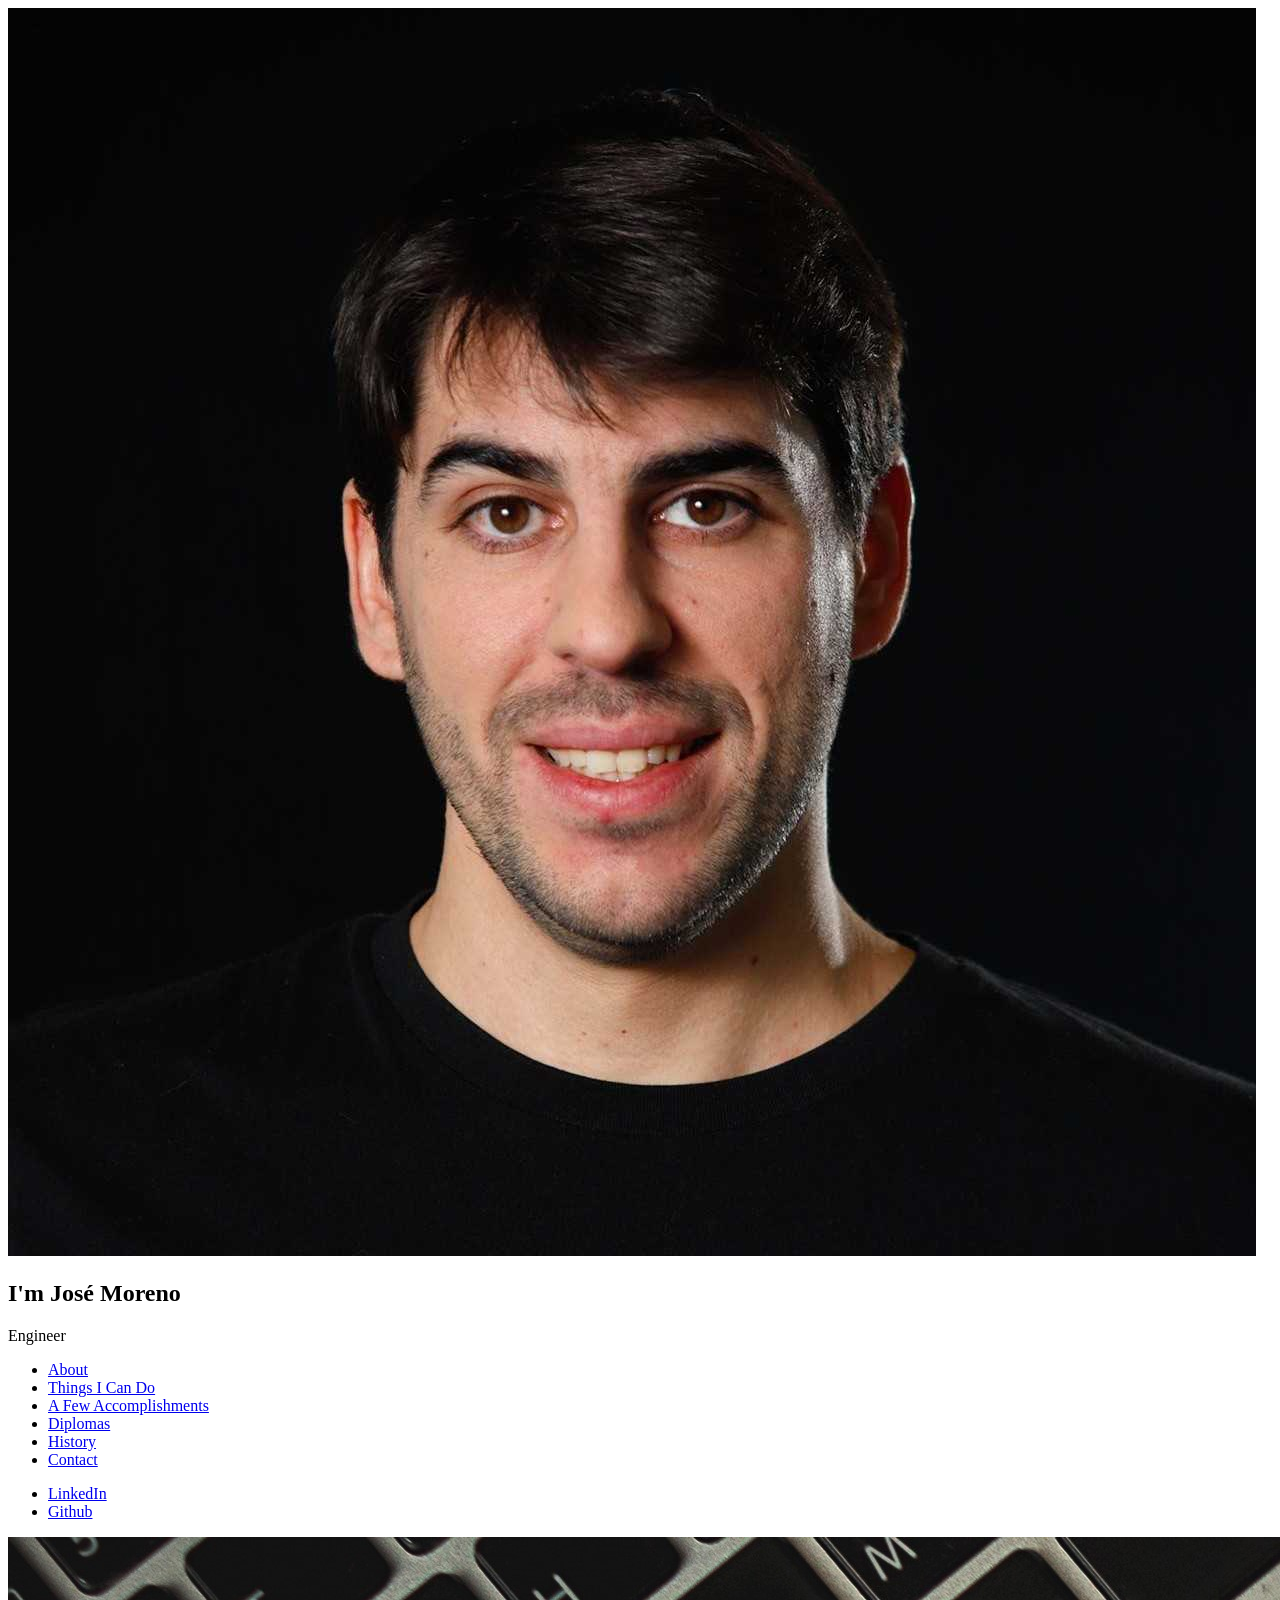
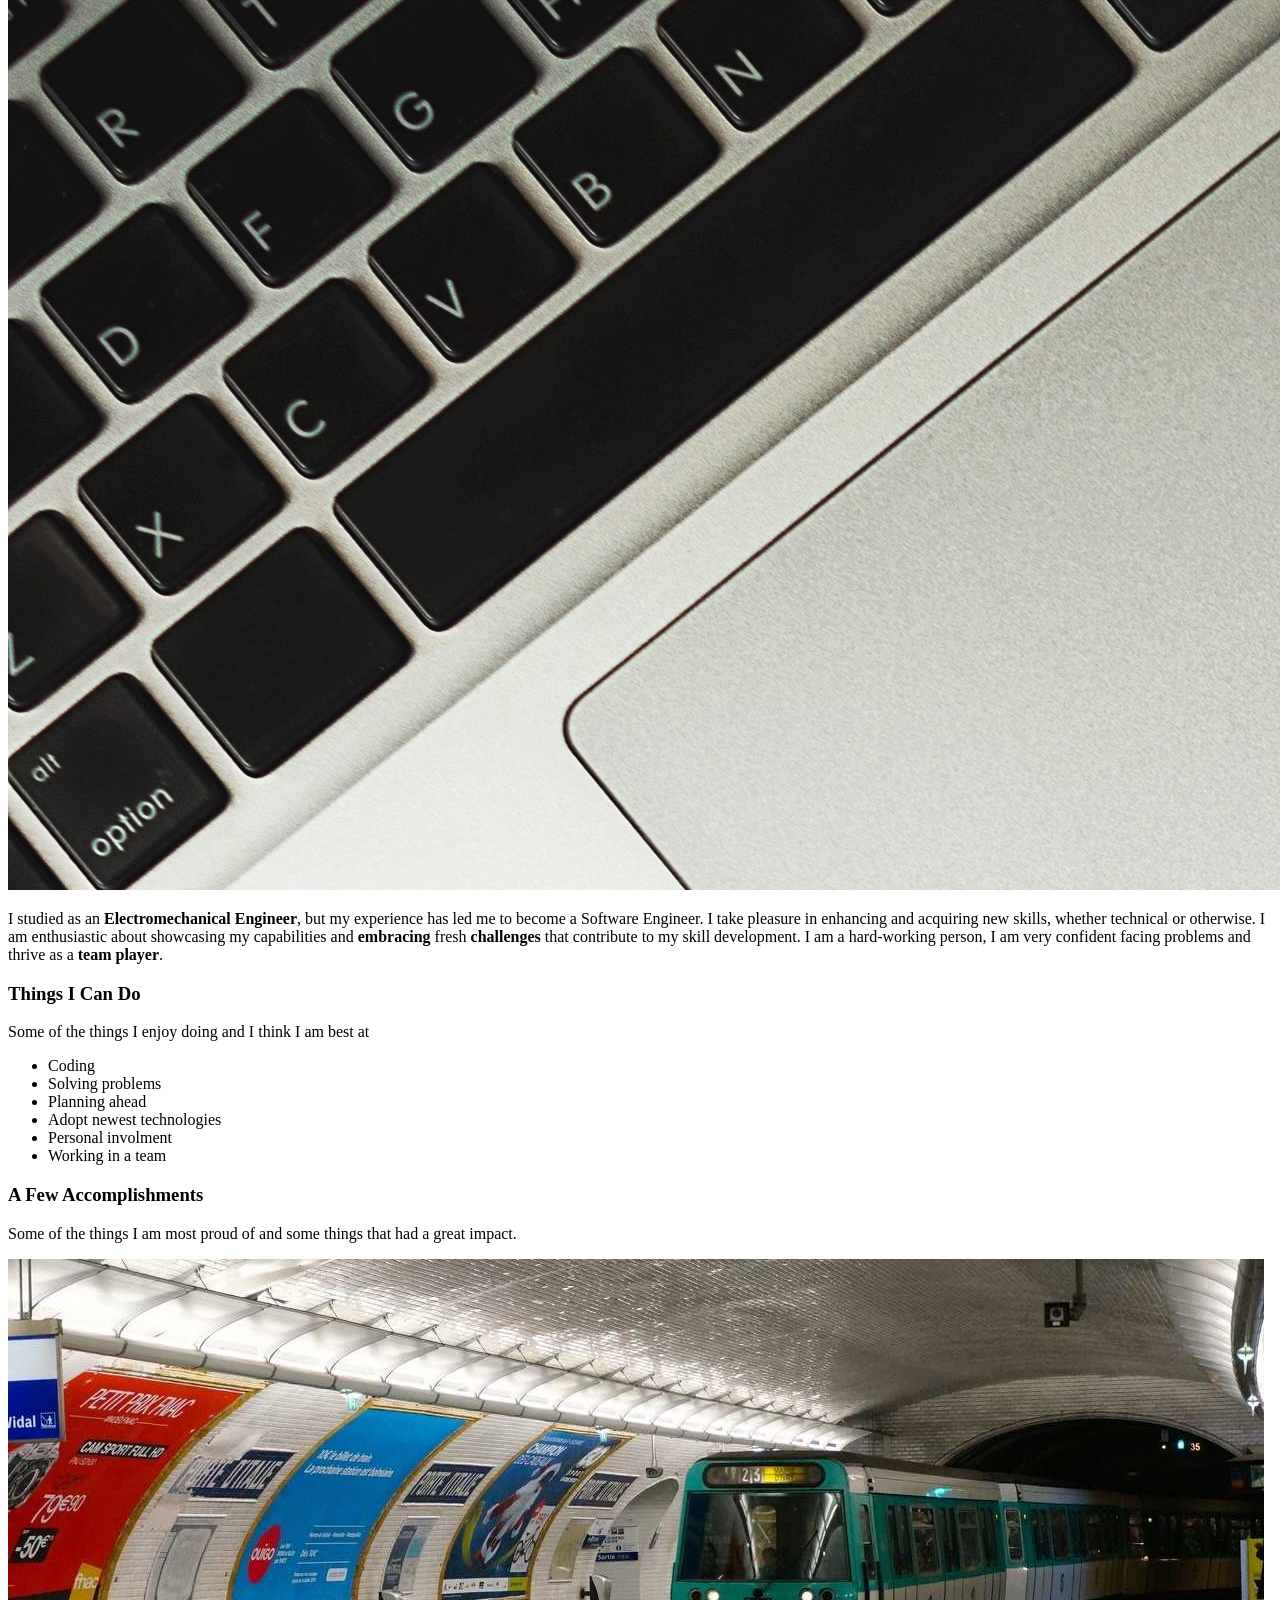
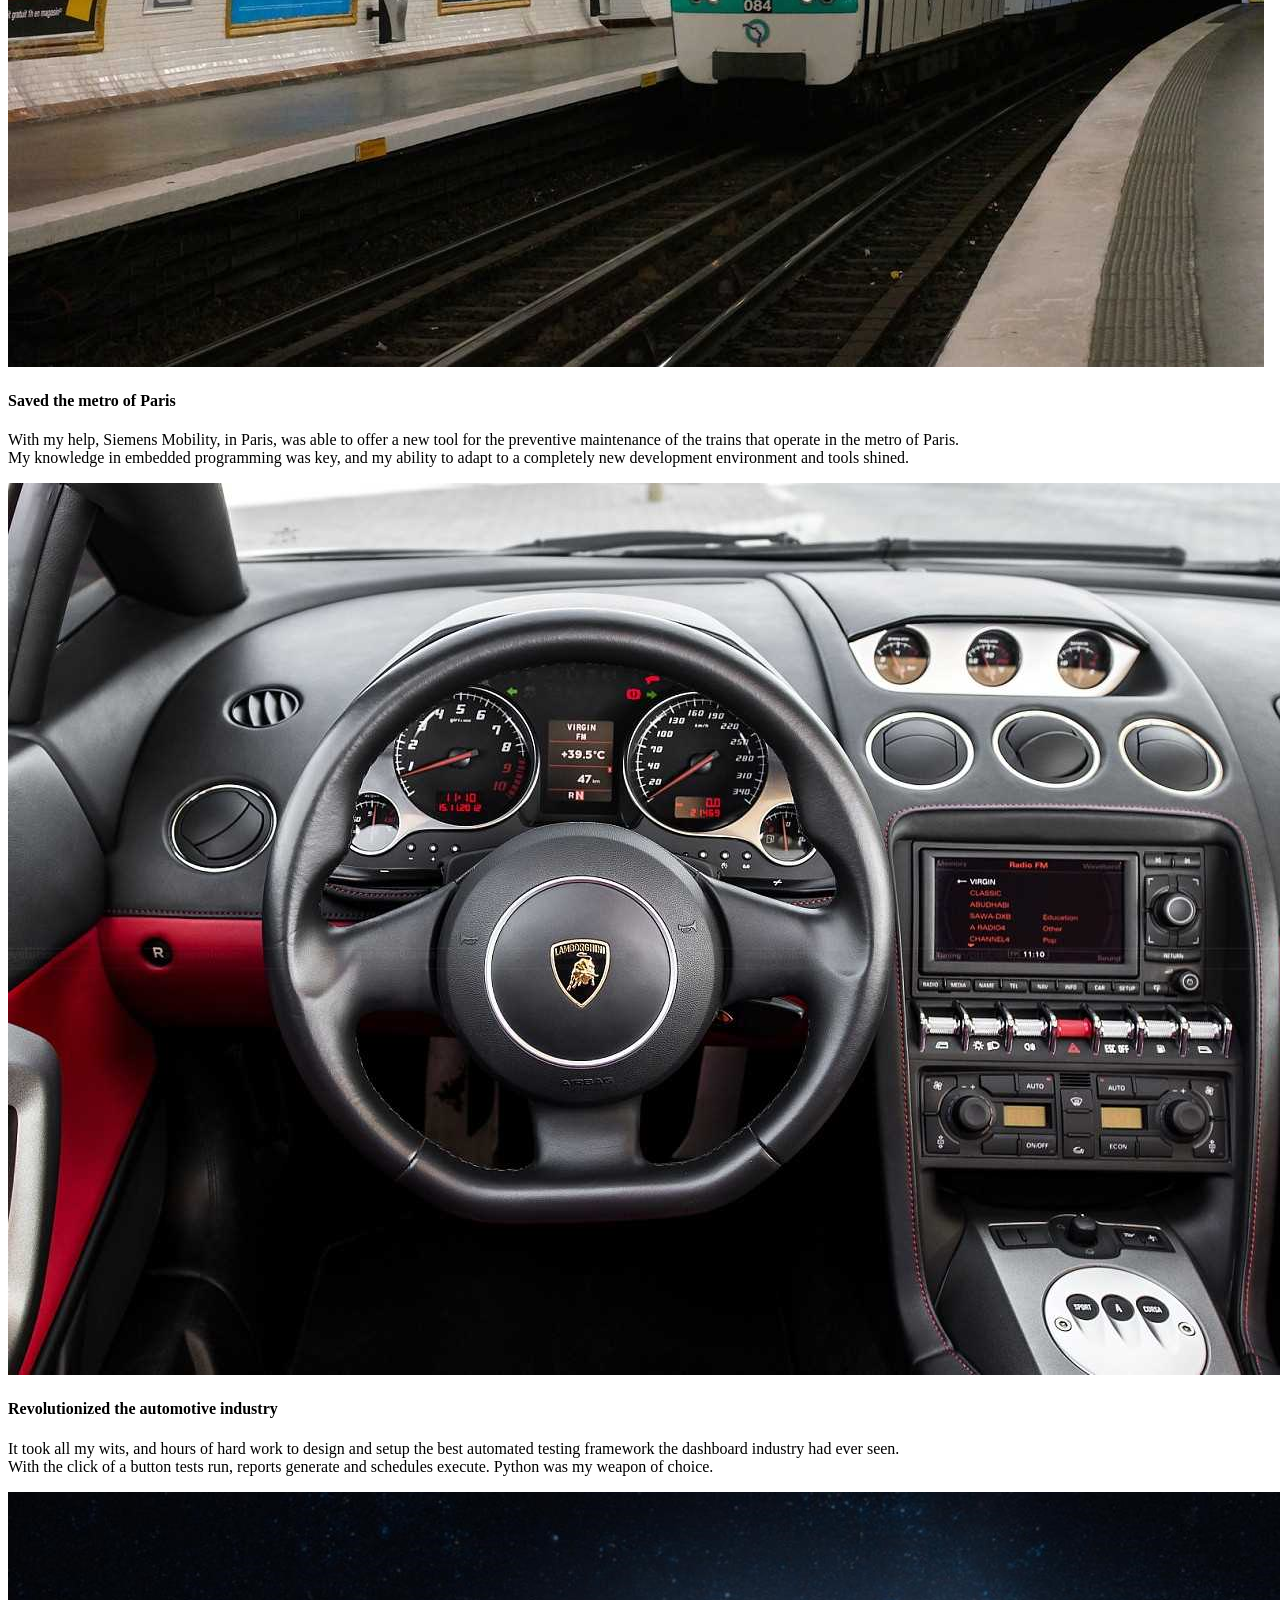
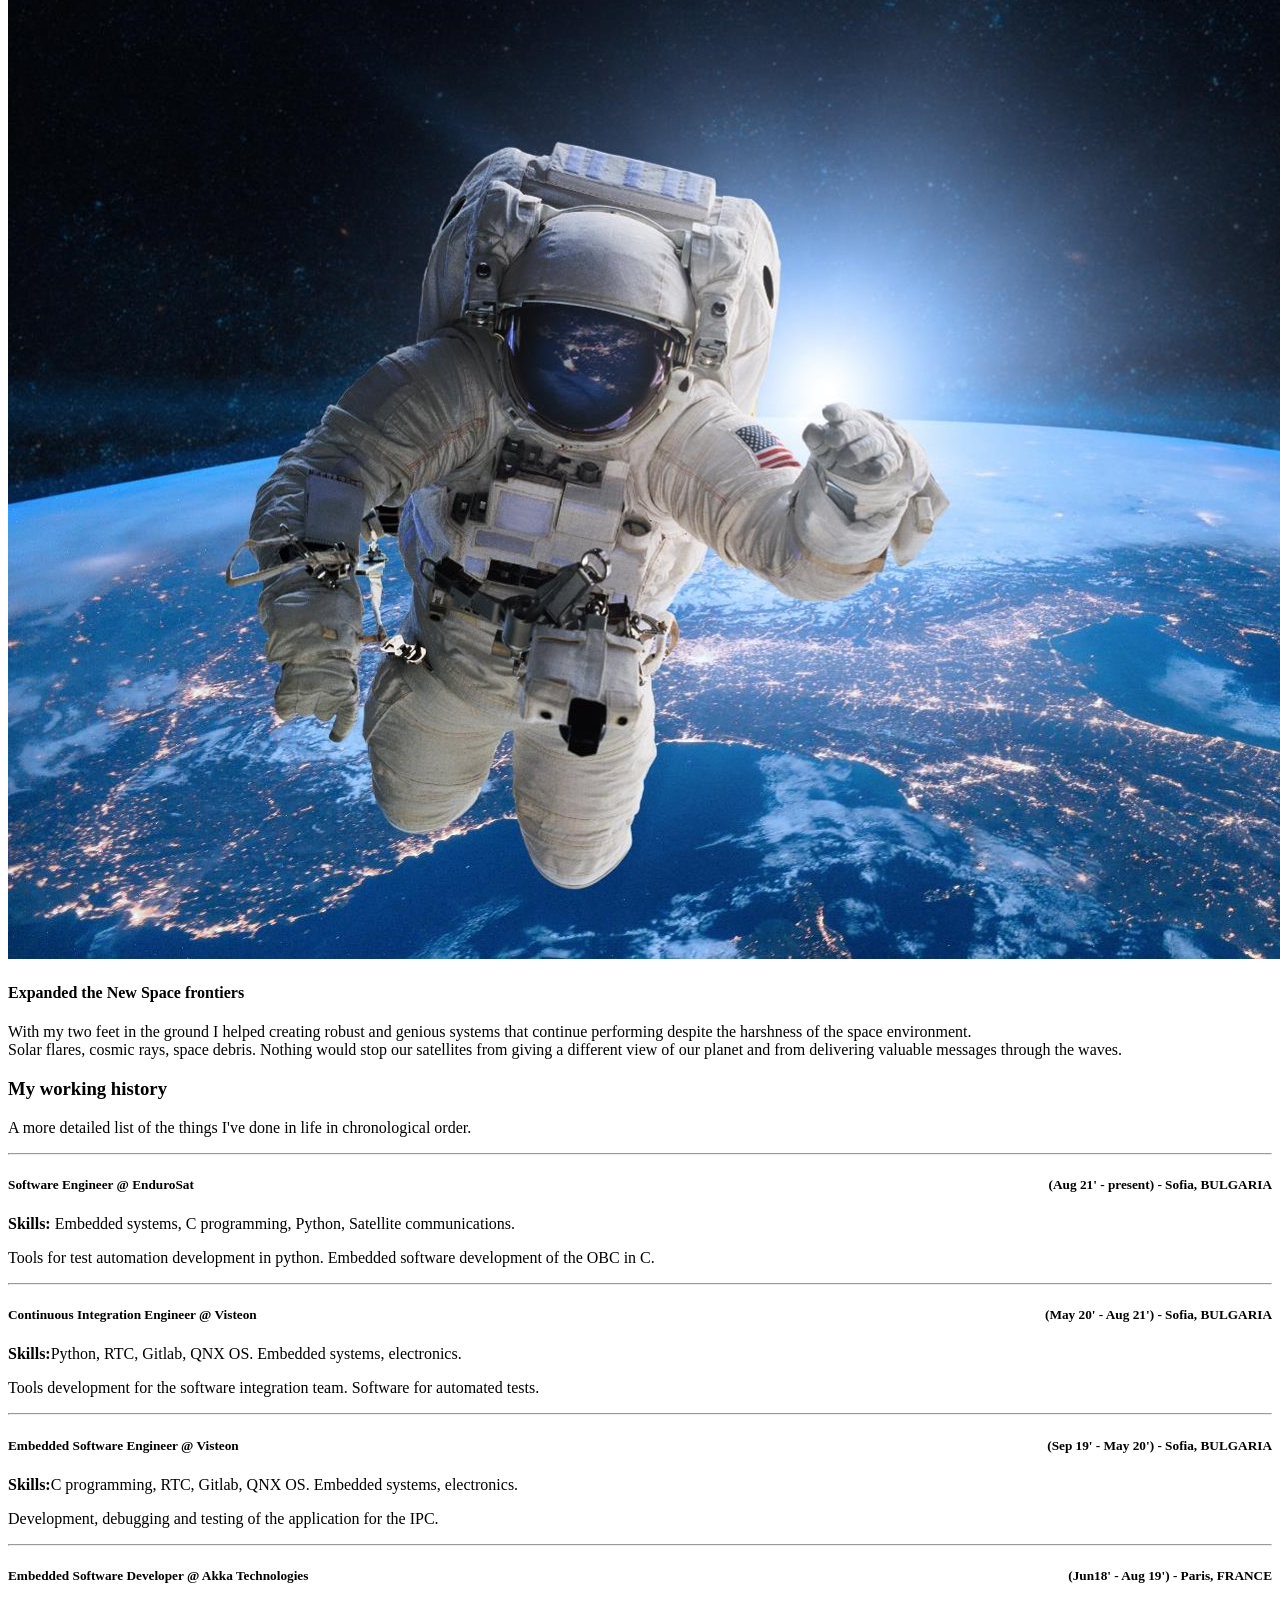
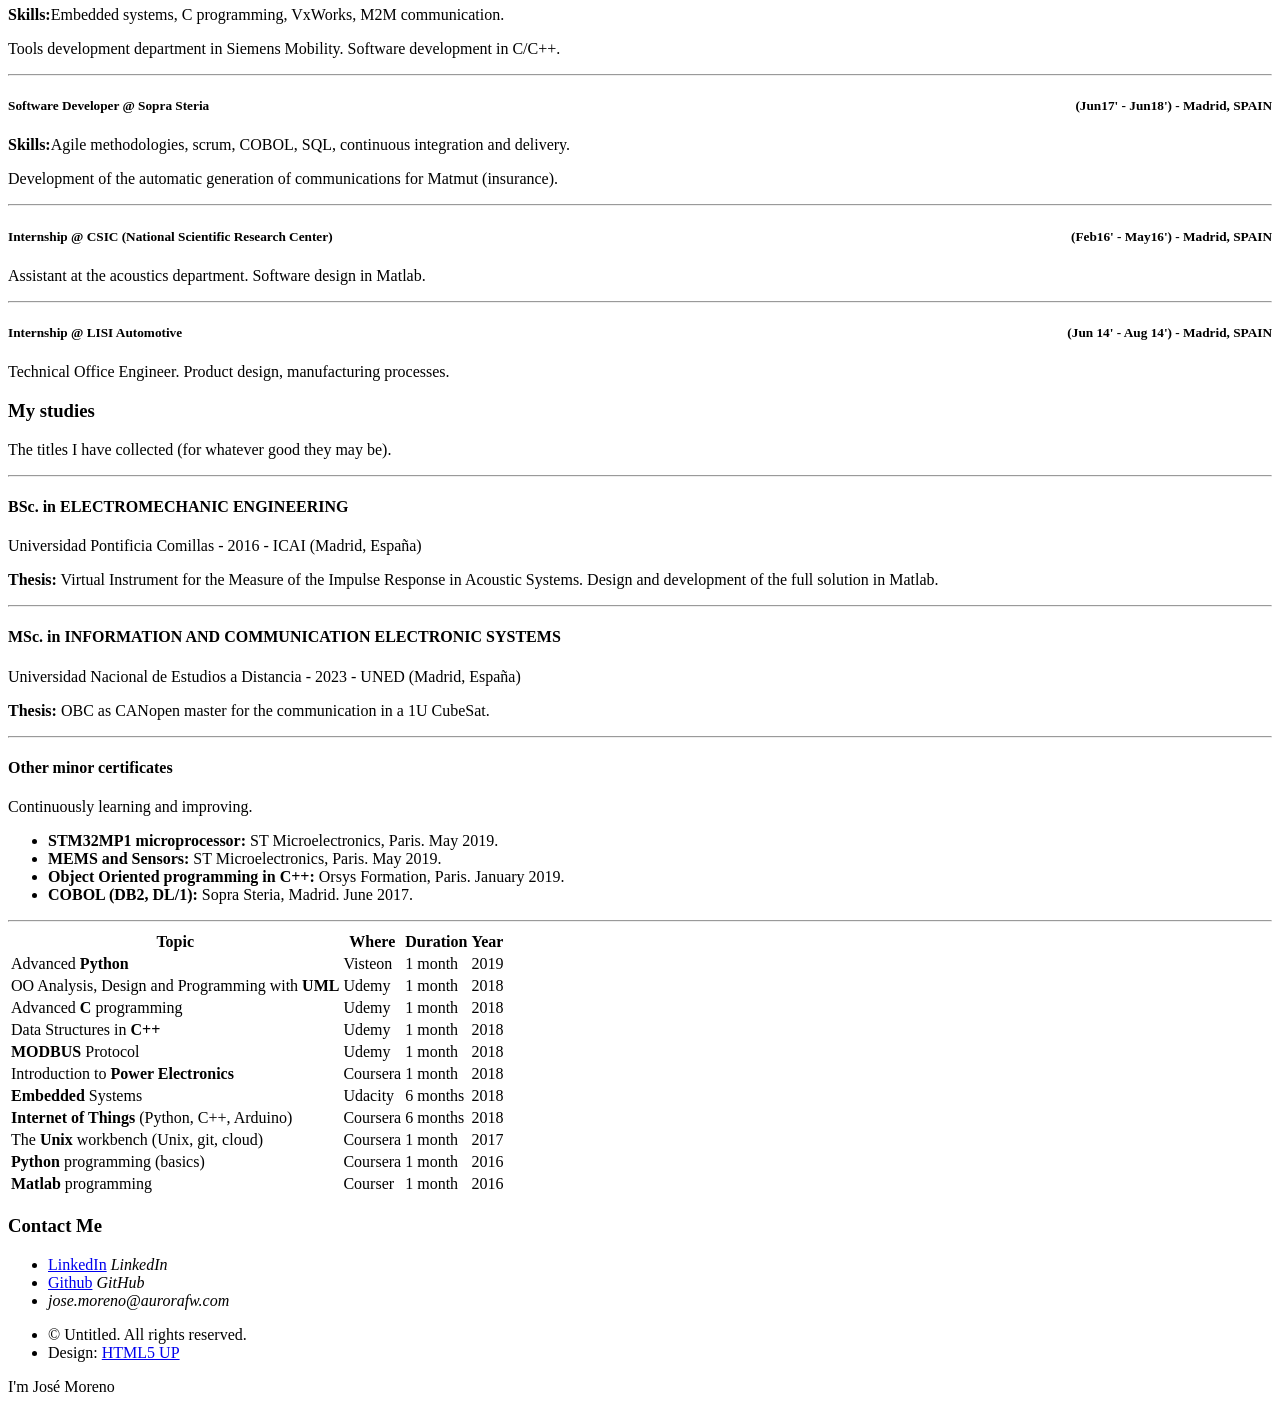
==== commit f25733d0: "Remove phone number and update email address in contact section https://claude.ai/code/session_01Fe4" ====
--- a/index.html
+++ b/index.html
@@ -7,7 +7,7 @@
 <html>
 
 <head>
-  <title>Read Only by HTML5 UP</title>
+  <title>JoseMorenoJ</title>
   <meta charset="utf-8" />
   <meta name="viewport" content="width=device-width, initial-scale=1, user-scalable=no" />
   <link rel="stylesheet" href="assets/css/main.css" />
@@ -353,8 +353,7 @@
             <li><a href="https://github.com/JoseMorenoJ" class="icon brands fa-github">
                 <span class="label">Github</span></a> <i>GitHub</i>
             </li>
-            <li><i>jmorenoja@gmail.com</i></li>
-            <li><i>+359 877 72 73 35</i></li>
+            <li><i>jose.moreno@aurorafw.com</i></li>
           </ul>
         </div>
       </section>
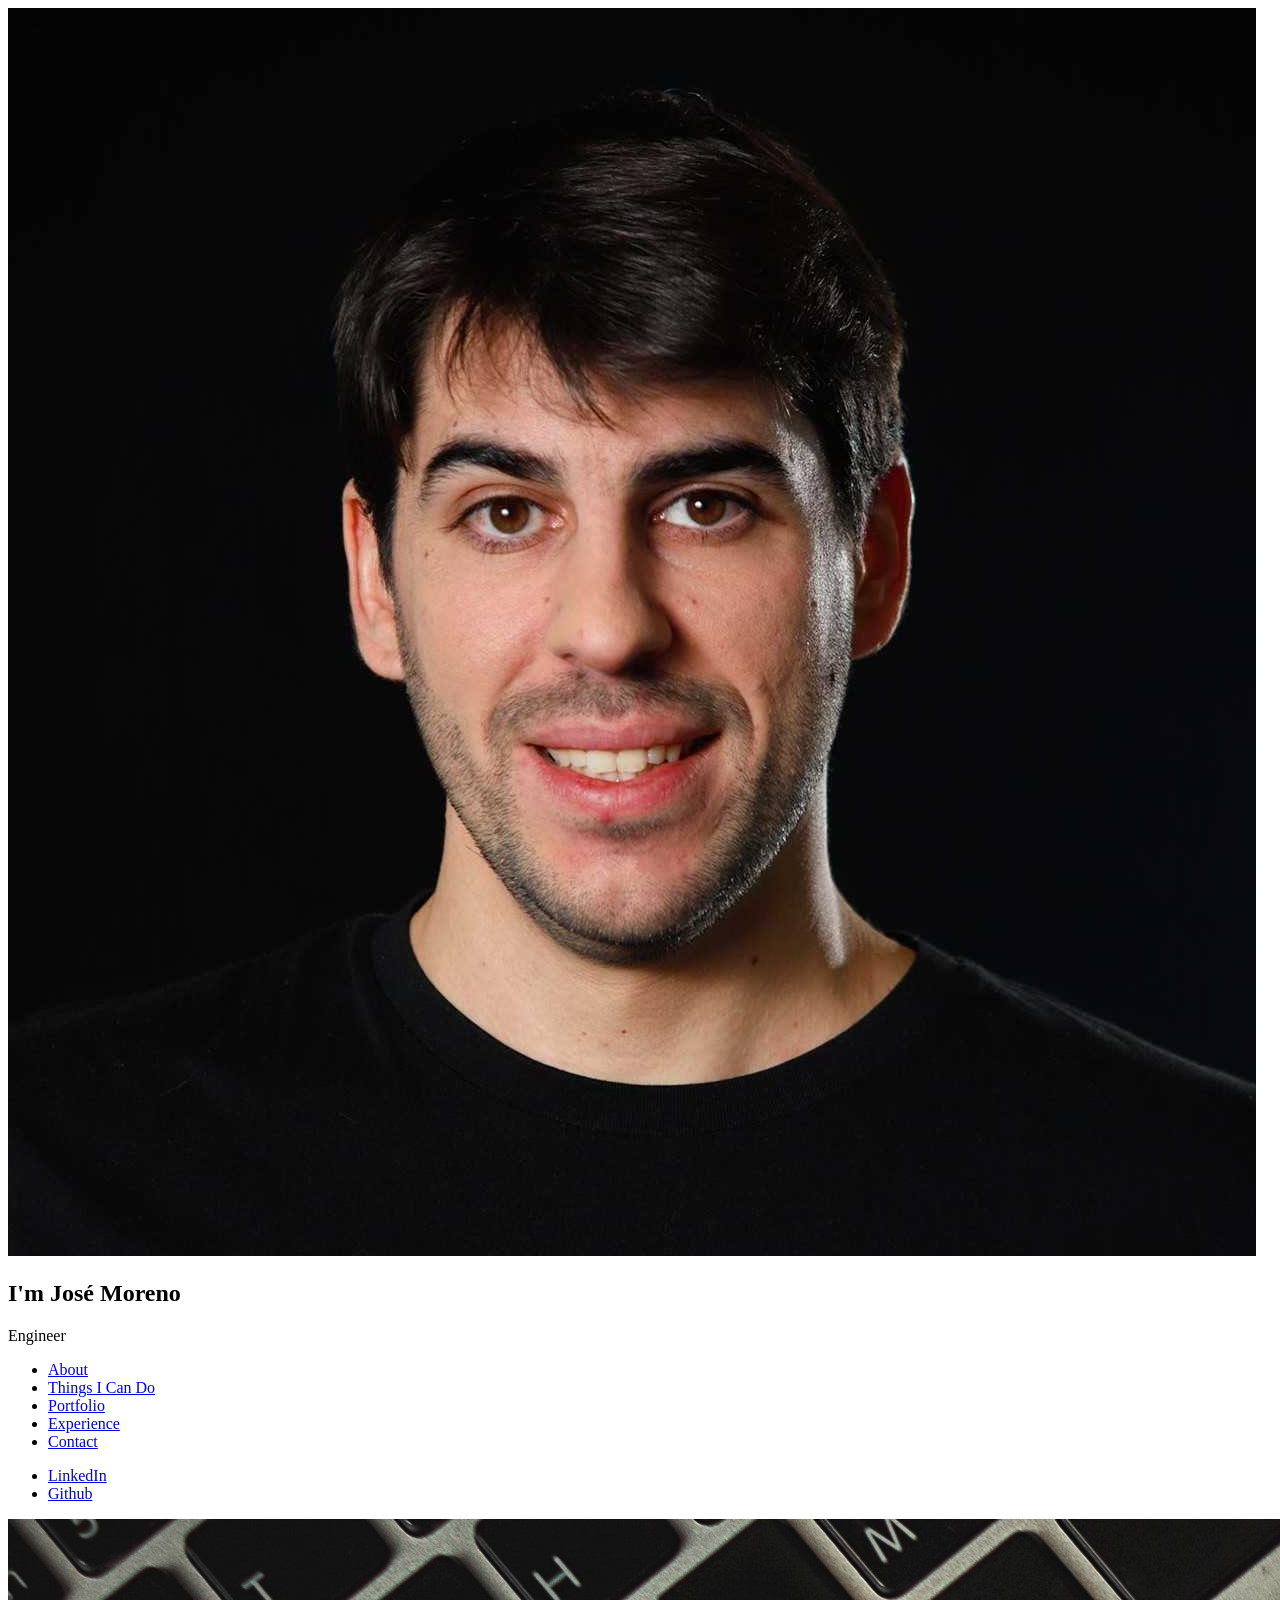
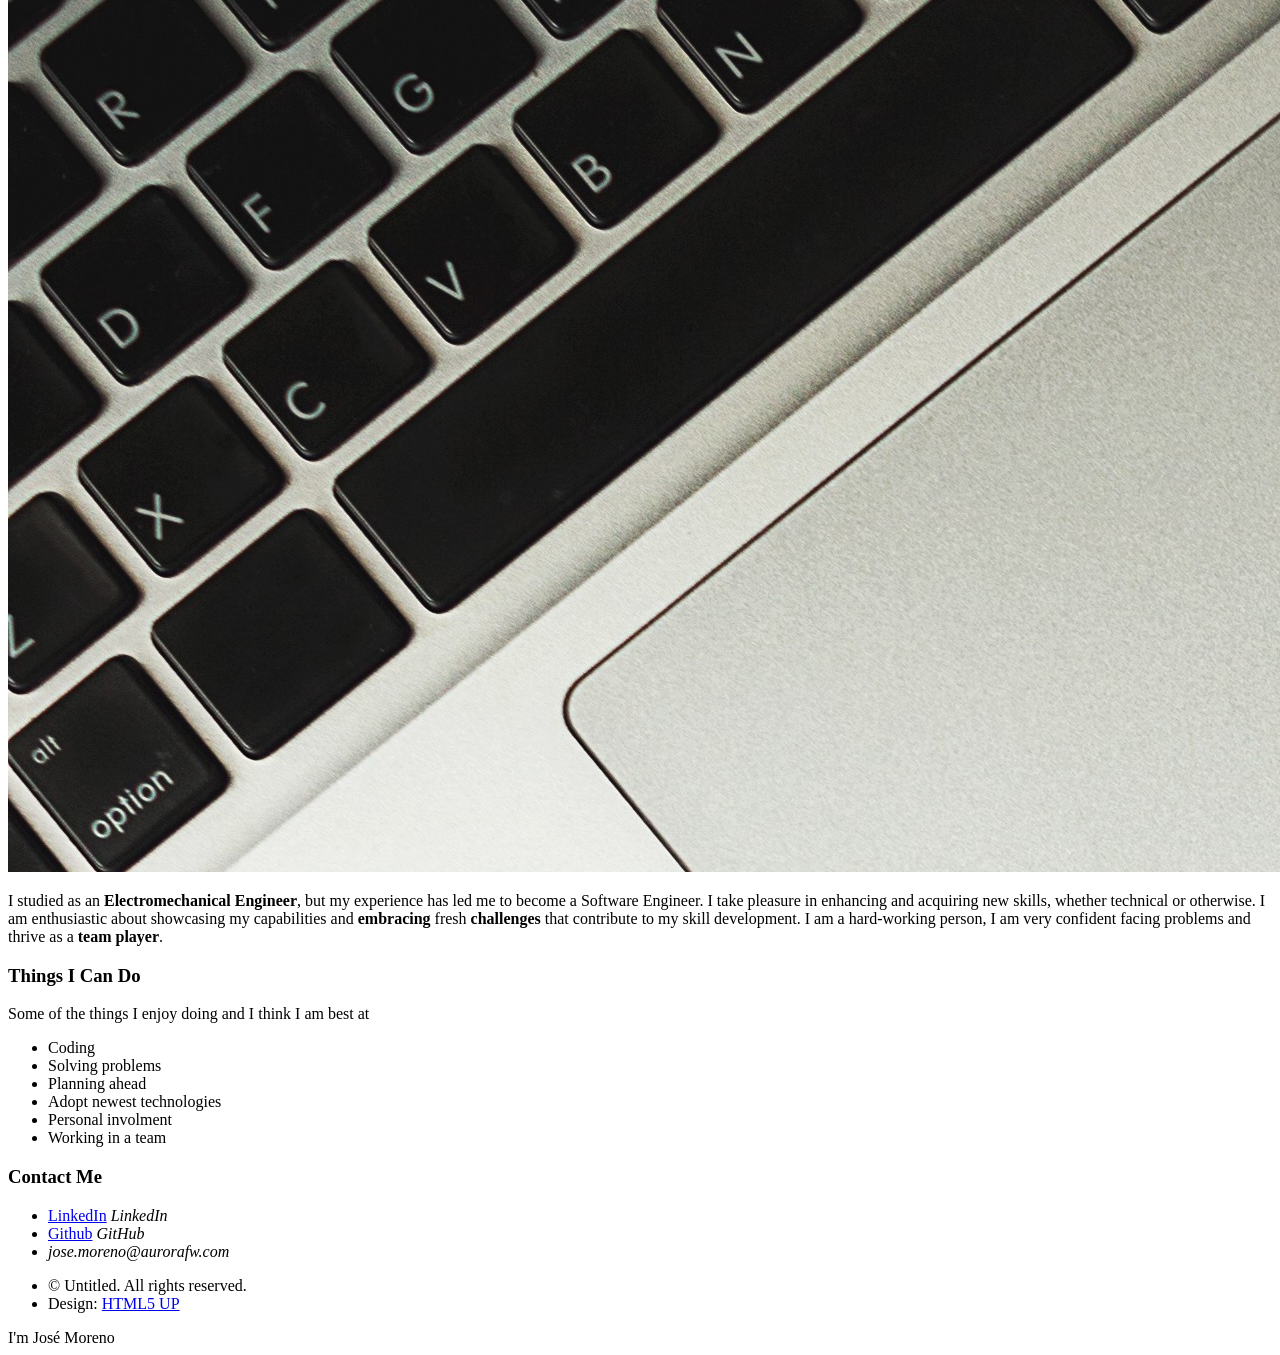
==== commit b3fd0323: "Split single-page site into three pages: index, portfolio, experience - index.html: keeps About, Thi" ====
--- a/index.html
+++ b/index.html
@@ -28,9 +28,8 @@
       <ul>
         <li><a href="#about" class="active">About</a></li>
         <li><a href="#things">Things I Can Do</a></li>
-        <li><a href="#accomplishments">A Few Accomplishments</a></li>
-        <li><a href="#diplomas">Diplomas</a></li>
-        <li><a href="#history">History</a></li>
+        <li><a href="portfolio.html">Portfolio</a></li>
+        <li><a href="experience.html">Experience</a></li>
         <li><a href="#contact">Contact</a></li>
       </ul>
     </nav>
@@ -89,258 +88,6 @@
         </div>
       </section>
 
-      <!-- Accomplishments -->
-      <section id="accomplishments">
-        <div class="container">
-          <header>
-            <h3>A Few Accomplishments</h3>
-            <p>Some of the things I am most proud of and some things that had a great impact.</p>
-          </header>
-          <div class="features">
-            <article>
-              <a href="#siemens" class="image"><img src="images/metro.jpg" alt="" title="handicap.paris.fr" />
-              </a>
-              <div class="inner">
-                <h4>Saved the metro of Paris</h4>
-                <p>With my help, Siemens Mobility, in Paris, was able to offer a new
-                  tool for the preventive maintenance of the trains that operate in the metro of
-                  Paris.<br>My knowledge in embedded programming was key, and my ability to adapt
-                  to a completely new development environment and tools shined.
-                </p>
-              </div>
-            </article>
-            <article>
-              <a href="#visteon" class="image"><img src="images/dashboard.jpg" alt="" title="designsmaz.com" /></a>
-              <div class="inner">
-                <h4>Revolutionized the automotive industry</h4>
-                <p>It took all my wits, and hours of hard work to design and setup the best automated
-                  testing framework the dashboard industry had ever seen.<br>With the click of a
-                  button tests run, reports generate and schedules execute. Python was my weapon of
-                  choice.
-                </p>
-              </div>
-            </article>
-            <article>
-              <a href="#endurosat" class="image"><img src="images/space.jpg" alt=""
-                  title="www.pioneeringminds.com" /></a>
-              <div class="inner">
-                <h4>Expanded the New Space frontiers</h4>
-                <p>With my two feet in the ground I helped creating robust and genious systems that
-                  continue performing despite the harshness of the space environment.<br>Solar flares,
-                  cosmic rays, space debris. Nothing would stop our satellites from giving a different
-                  view of our planet and from delivering valuable messages through the waves.
-                </p>
-              </div>
-            </article>
-          </div>
-        </div>
-      </section>
-
-
-      <!-- History -->
-      <section id="history">
-        <div class="container">
-          <header>
-            <h3>My working history</h3>
-            <p>A more detailed list of the things I've done in life in chronological order.</p>
-          </header>
-          <section>
-            <hr />
-            <header>
-              <h5>
-                <span style="float:left;">Software Engineer @ EnduroSat </span>
-                <span style="float:right;">(Aug 21' - present) - Sofia, BULGARIA</span>
-                <br>
-              </h5>
-              <p><b>Skills:</b> Embedded systems, C programming, Python, Satellite communications.</p>
-            </header>
-            <p>
-              Tools for test automation development in python. Embedded software development of the
-              OBC in C.
-            </p>
-            <hr />
-            <header>
-              <h5>
-                <span style="float:left;">Continuous Integration Engineer @ Visteon</span>
-                <span style="float:right;">(May 20' - Aug 21') - Sofia, BULGARIA</span>
-                <br>
-              </h5>
-              <p><b>Skills:</b>Python, RTC, Gitlab, QNX OS. Embedded systems, electronics.</p>
-            </header>
-            <p>
-              Tools development for the software integration team. Software for automated tests.
-            </p>
-            <hr />
-            <header>
-              <h5>
-                <span style="float:left;">Embedded Software Engineer @ Visteon</span>
-                <span style="float:right;">(Sep 19' - May 20') - Sofia, BULGARIA</span>
-                <br>
-              </h5>
-              <p><b>Skills:</b>C programming, RTC, Gitlab, QNX OS. Embedded systems, electronics.</p>
-            </header>
-            <p>
-              Development, debugging and testing of the application for the IPC.
-            </p>
-            <hr />
-            <header>
-              <h5>
-                <span style="float:left;">Embedded Software Developer @ Akka Technologies</span>
-                <span style="float:right;">(Jun18' - Aug 19') - Paris, FRANCE</span>
-                <br>
-              </h5>
-              <p><b>Skills:</b>Embedded systems, C programming, VxWorks, M2M communication.</p>
-            </header>
-            <p>
-              Tools development department in Siemens Mobility. Software development in C/C++.
-            </p>
-            <hr />
-            <header>
-              <h5>
-                <span style="float:left;">Software Developer @ Sopra Steria</span>
-                <span style="float:right;">(Jun17' - Jun18') - Madrid, SPAIN</span>
-                <br>
-              </h5>
-              <p><b>Skills:</b>Agile methodologies, scrum, COBOL, SQL, continuous integration and
-                delivery.</p>
-            </header>
-            <p>
-              Development of the automatic generation of communications for Matmut (insurance).
-            </p>
-            <hr />
-            <header>
-              <h5>
-                <span style="float:left;">Internship @ CSIC (National Scientific Research Center)</span>
-                <span style="float:right;">(Feb16' - May16') - Madrid, SPAIN</span>
-                <br>
-              </h5>
-            </header>
-            <p>Assistant at the acoustics department. Software design in Matlab.</p>
-            <hr />
-            <h5>
-              <span style="float:left;">Internship @ LISI Automotive</span>
-              <span style="float:right;">(Jun 14' - Aug 14') - Madrid, SPAIN</span>
-              <br>
-            </h5>
-            </header>
-            <p>Technical Office Engineer. Product design, manufacturing processes.</p>
-          </section>
-        </div>
-      </section>
-
-
-      <!-- Diplomas -->
-      <section id="diplomas">
-        <div class="container">
-          <header>
-            <h3>My studies</h3>
-            <p>The titles I have collected (for whatever good they may be).</p>
-          </header>
-          <section>
-            <hr />
-            <header>
-              <h4>BSc. in ELECTROMECHANIC ENGINEERING</h4>
-              <p>Universidad Pontificia Comillas - 2016 - ICAI (Madrid, España)</p>
-            </header>
-            <p><b>Thesis:</b> Virtual Instrument for the Measure of the Impulse Response in Acoustic
-              Systems. Design and development of the full solution in Matlab.
-            </p>
-            <hr />
-            <header>
-              <h4>MSc. in INFORMATION AND COMMUNICATION ELECTRONIC SYSTEMS</h4>
-              <p>Universidad Nacional de Estudios a Distancia - 2023 - UNED (Madrid, España)</p>
-            </header>
-            <p><b>Thesis:</b> OBC as CANopen master for the communication in a 1U CubeSat.</p>
-            <hr />
-            <header>
-              <h4>Other minor certificates</h4>
-              <p>Continuously learning and improving.</p>
-            </header>
-            <ul class="alt">
-              <li><b>STM32MP1 microprocessor:</b> ST Microelectronics, Paris. May 2019.</li>
-              <li><b>MEMS and Sensors:</b> ST Microelectronics, Paris. May 2019.</li>
-              <li><b>Object Oriented programming in C++:</b> Orsys Formation, Paris. January 2019.</li>
-              <li><b>COBOL (DB2, DL/1):</b> Sopra Steria, Madrid. June 2017.</li>
-            </ul>
-            <hr />
-            <table>
-              <tr>
-                <th>Topic</th>
-                <th>Where</th>
-                <th>Duration</th>
-                <th>Year</th>
-              </tr>
-              <tr>
-                <td>Advanced <b>Python</b></td>
-                <td>Visteon</td>
-                <td>1 month</td>
-                <td>2019</td>
-              </tr>
-              <tr>
-                <td>OO Analysis, Design and Programming with <b>UML</b></td>
-                <td>Udemy</td>
-                <td>1 month</td>
-                <td>2018</td>
-              </tr>
-              <tr>
-                <td>Advanced <b>C</b> programming</td>
-                <td>Udemy</td>
-                <td>1 month</td>
-                <td>2018</td>
-              </tr>
-              <tr>
-                <td>Data Structures in <b>C++</b></td>
-                <td>Udemy</td>
-                <td>1 month</td>
-                <td>2018</td>
-              </tr>
-              <tr>
-                <td><b>MODBUS</b> Protocol</td>
-                <td>Udemy</td>
-                <td>1 month</td>
-                <td>2018</td>
-              </tr>
-              <tr>
-                <td>Introduction to <b>Power Electronics</b></td>
-                <td>Coursera</td>
-                <td>1 month</td>
-                <td>2018</td>
-              </tr>
-              <tr>
-                <td><b>Embedded</b> Systems</td>
-                <td>Udacity</td>
-                <td>6 months</td>
-                <td>2018</td>
-              </tr>
-              <tr>
-                <td><b>Internet of Things</b> (Python, C++, Arduino)</td>
-                <td>Coursera</td>
-                <td>6 months</td>
-                <td>2018</td>
-              </tr>
-              <tr>
-                <td>The <b>Unix</b> workbench (Unix, git, cloud)</td>
-                <td>Coursera</td>
-                <td>1 month</td>
-                <td>2017</td>
-              </tr>
-              <tr>
-                <td><b>Python</b> programming (basics)</td>
-                <td>Coursera</td>
-                <td>1 month</td>
-                <td>2016</td>
-              </tr>
-              <tr>
-                <td><b>Matlab</b> programming</td>
-                <td>Courser</td>
-                <td>1 month</td>
-                <td>2016</td>
-              </tr>
-            </table>
-          </section>
-        </div>
-      </section>
-
       <!-- Contact -->
       <section id="contact">
         <div class="container">
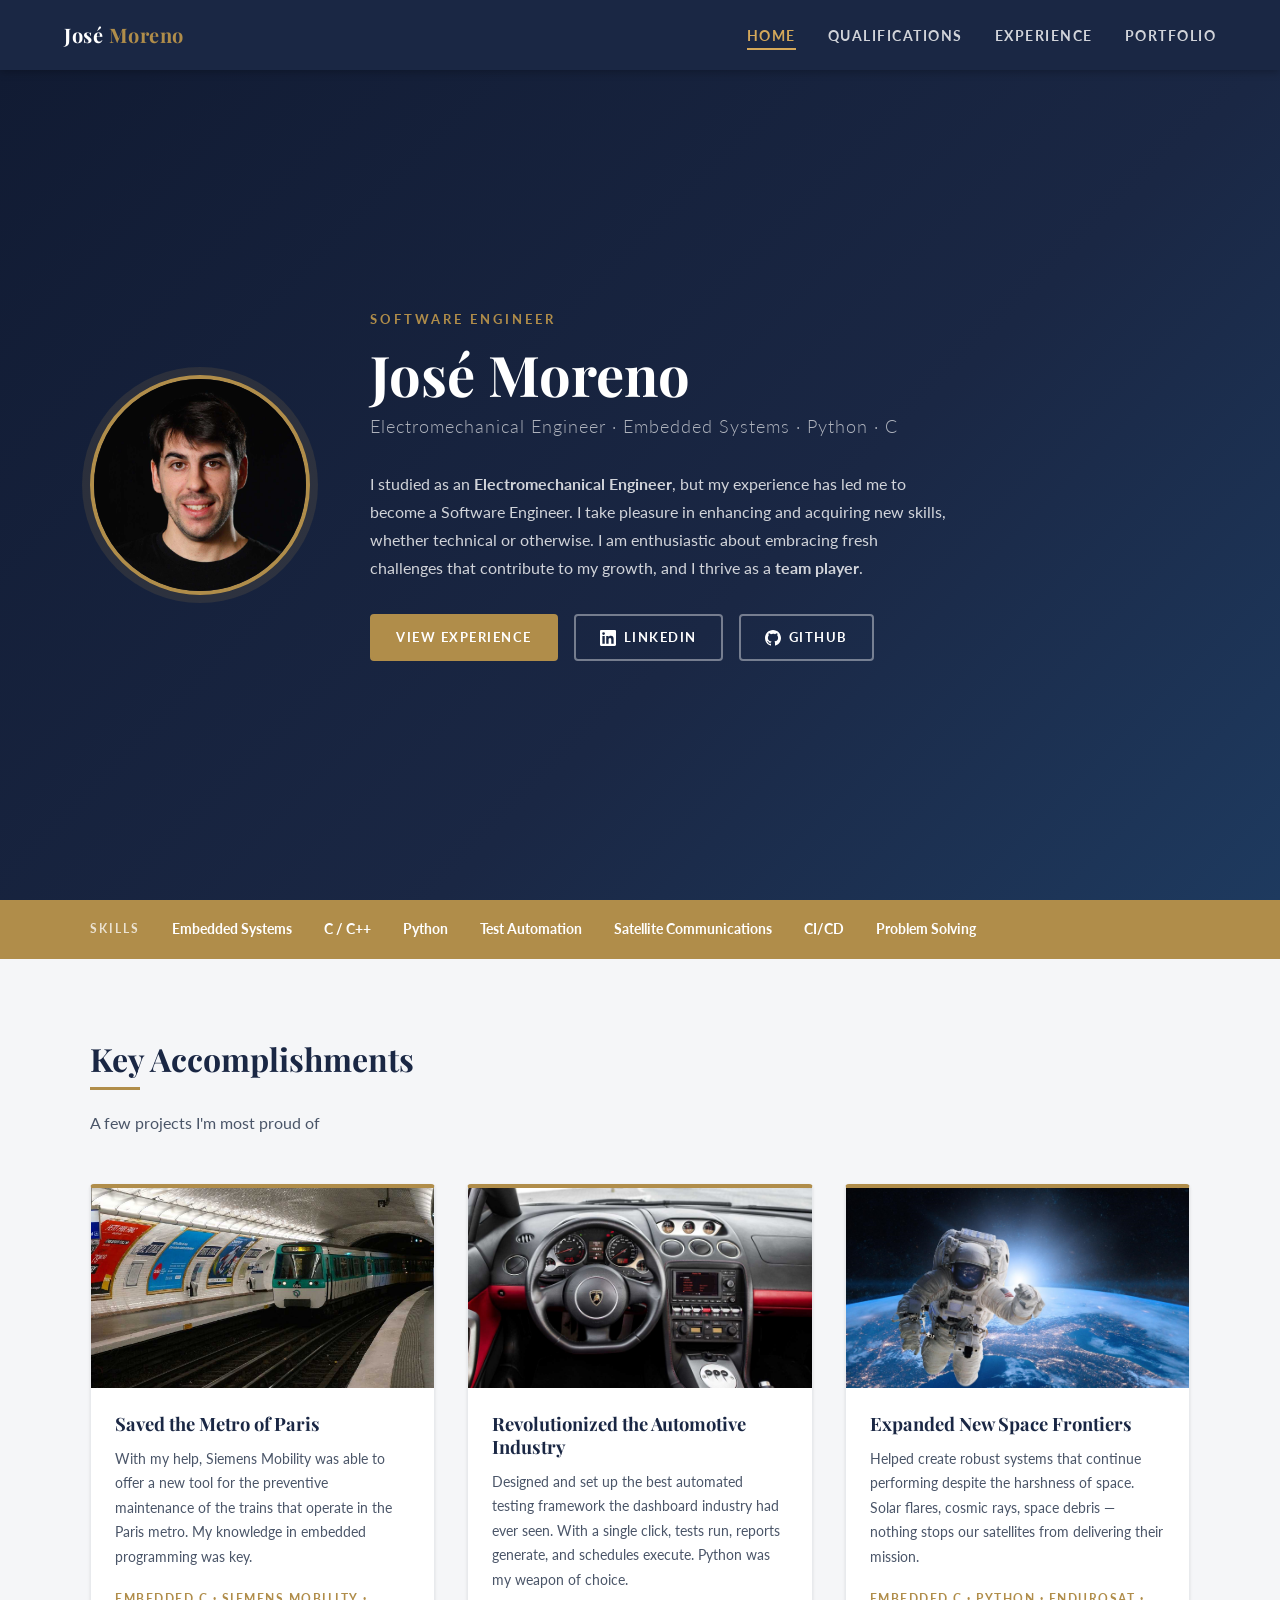
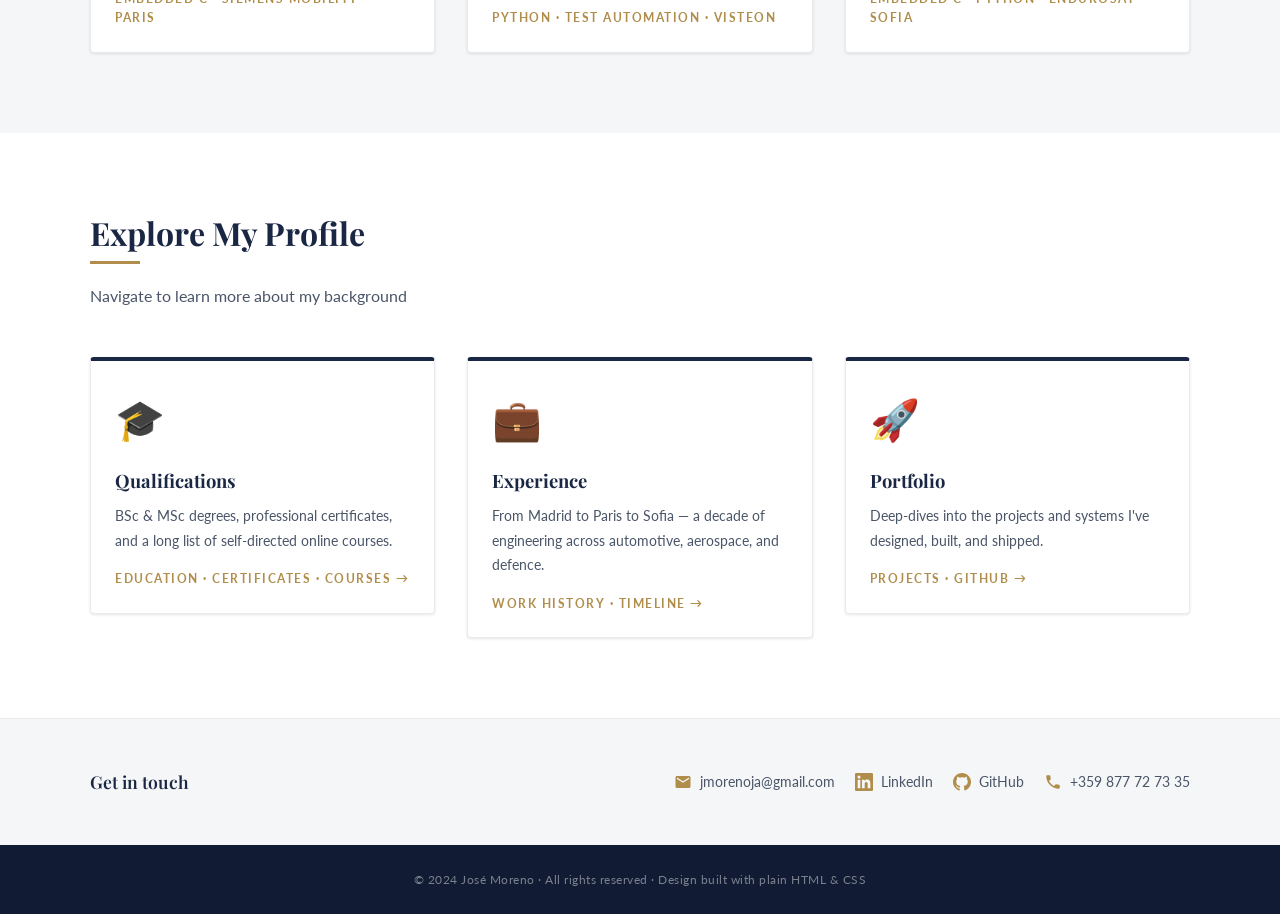
==== commit 987527e7: "Update new pages and style" ====
--- a/index.html
+++ b/index.html
@@ -1,131 +1,216 @@
-<!DOCTYPE HTML>
-<!--
-    Read Only by HTML5 UP
-    html5up.net | @ajlkn
-    Free for personal and commercial use under the CCA 3.0 license (html5up.net/license)
--->
-<html>
-
+<!DOCTYPE html>
+<html lang="en">
 <head>
-  <title>JoseMorenoJ</title>
-  <meta charset="utf-8" />
-  <meta name="viewport" content="width=device-width, initial-scale=1, user-scalable=no" />
+  <meta charset="UTF-8" />
+  <meta name="viewport" content="width=device-width, initial-scale=1.0" />
+  <title>José Moreno — Engineer</title>
   <link rel="stylesheet" href="assets/css/main.css" />
 </head>
-
-<body class="is-preload">
-
-  <!-- Header -->
-  <section id="header">
-    <header>
-      <span class="image avatar"><img src="images/avatar.jpg" alt="" /></span>
-      <h1 id="logo">I'm José Moreno</h1>
-      <p>
-        Engineer
-      </p>
-    </header>
-    <nav id="nav">
-      <ul>
-        <li><a href="#about" class="active">About</a></li>
-        <li><a href="#things">Things I Can Do</a></li>
-        <li><a href="portfolio.html">Portfolio</a></li>
-        <li><a href="experience.html">Experience</a></li>
-        <li><a href="#contact">Contact</a></li>
-      </ul>
-    </nav>
+<body>
+
+  <!-- ======= NAVBAR ======= -->
+  <nav class="navbar">
+    <a href="index.html" class="navbar-brand">José <span>Moreno</span></a>
+    <button class="nav-toggle" aria-label="Toggle menu" onclick="toggleNav()">
+      <span></span><span></span><span></span>
+    </button>
+    <ul class="navbar-links" id="navLinks">
+      <li><a href="index.html" class="active">Home</a></li>
+      <li><a href="qualifications.html">Qualifications</a></li>
+      <li><a href="experience.html">Experience</a></li>
+      <li><a href="portfolio.html">Portfolio</a></li>
+    </ul>
+  </nav>
+
+  <div class="page-content">
+
+    <!-- ======= HERO ======= -->
+    <section class="hero">
+      <div class="hero-inner">
+
+        <div class="hero-avatar">
+          <img src="images/avatar.jpg" alt="José Moreno" />
+        </div>
+
+        <div class="hero-text">
+          <p class="hero-eyebrow">Software Engineer</p>
+          <h1 class="hero-name">José Moreno</h1>
+          <p class="hero-title">Electromechanical Engineer · Embedded Systems · Python · C</p>
+          <p class="hero-bio">
+            I studied as an <strong>Electromechanical Engineer</strong>, but my experience has led
+            me to become a Software Engineer. I take pleasure in enhancing and acquiring new skills,
+            whether technical or otherwise. I am enthusiastic about embracing fresh challenges that
+            contribute to my growth, and I thrive as a <strong>team player</strong>.
+          </p>
+          <div class="hero-actions">
+            <a href="experience.html" class="btn btn-gold">View Experience</a>
+            <a href="https://www.linkedin.com/in/jos%C3%A9-moreno/" class="btn btn-outline" target="_blank" rel="noopener">
+              <svg viewBox="0 0 24 24" width="16" height="16" fill="currentColor"><path d="M20.447 20.452h-3.554v-5.569c0-1.327-.027-3.037-1.852-3.037-1.853 0-2.136 1.445-2.136 2.939v5.667H9.351V9h3.414v1.561h.046c.477-.9 1.637-1.85 3.37-1.85 3.601 0 4.267 2.37 4.267 5.455v6.286zM5.337 7.433a2.062 2.062 0 01-2.063-2.065 2.064 2.064 0 112.063 2.065zm1.782 13.019H3.555V9h3.564v11.452zM22.225 0H1.771C.792 0 0 .774 0 1.729v20.542C0 23.227.792 24 1.771 24h20.451C23.2 24 24 23.227 24 22.271V1.729C24 .774 23.2 0 22.222 0h.003z"/></svg>
+              LinkedIn
+            </a>
+            <a href="https://github.com/JoseMorenoJ" class="btn btn-outline" target="_blank" rel="noopener">
+              <svg viewBox="0 0 24 24" width="16" height="16" fill="currentColor"><path d="M12 0C5.374 0 0 5.373 0 12c0 5.302 3.438 9.8 8.207 11.387.599.111.793-.261.793-.577v-2.234c-3.338.726-4.033-1.416-4.033-1.416-.546-1.387-1.333-1.756-1.333-1.756-1.089-.745.083-.729.083-.729 1.205.084 1.839 1.237 1.839 1.237 1.07 1.834 2.807 1.304 3.492.997.107-.775.418-1.305.762-1.604-2.665-.305-5.467-1.334-5.467-5.931 0-1.311.469-2.381 1.236-3.221-.124-.303-.535-1.524.117-3.176 0 0 1.008-.322 3.301 1.23A11.509 11.509 0 0112 5.803c1.02.005 2.047.138 3.006.404 2.291-1.552 3.297-1.23 3.297-1.23.653 1.653.242 2.874.118 3.176.77.84 1.235 1.911 1.235 3.221 0 4.609-2.807 5.624-5.479 5.921.43.372.823 1.102.823 2.222v3.293c0 .319.192.694.801.576C20.566 21.797 24 17.3 24 12c0-6.627-5.373-12-12-12z"/></svg>
+              GitHub
+            </a>
+          </div>
+        </div>
+
+      </div>
+    </section>
+
+    <!-- ======= SKILLS STRIP ======= -->
+    <div class="skills-strip">
+      <div class="skills-inner">
+        <span class="skills-label">Skills</span>
+        <span class="skill-tag">Embedded Systems</span>
+        <span class="skill-tag">C / C++</span>
+        <span class="skill-tag">Python</span>
+        <span class="skill-tag">Test Automation</span>
+        <span class="skill-tag">Satellite Communications</span>
+        <span class="skill-tag">CI/CD</span>
+        <span class="skill-tag">Problem Solving</span>
+      </div>
+    </div>
+
+    <!-- ======= HIGHLIGHTS ======= -->
+    <section class="section section-alt">
+      <div class="container">
+        <h2 class="section-title">Key Accomplishments</h2>
+        <p class="section-subtitle">A few projects I'm most proud of</p>
+
+        <div class="highlight-grid">
+
+          <div class="highlight-card">
+            <div class="highlight-img">
+              <img src="images/metro.jpg" alt="Paris Metro" />
+            </div>
+            <div class="highlight-body">
+              <h3>Saved the Metro of Paris</h3>
+              <p>
+                With my help, Siemens Mobility was able to offer a new tool for the preventive
+                maintenance of the trains that operate in the Paris metro. My knowledge in
+                embedded programming was key.
+              </p>
+              <span class="highlight-tag">Embedded C · Siemens Mobility · Paris</span>
+            </div>
+          </div>
+
+          <div class="highlight-card">
+            <div class="highlight-img">
+              <img src="images/dashboard.jpg" alt="Automotive Dashboard" />
+            </div>
+            <div class="highlight-body">
+              <h3>Revolutionized the Automotive Industry</h3>
+              <p>
+                Designed and set up the best automated testing framework the dashboard industry
+                had ever seen. With a single click, tests run, reports generate, and schedules
+                execute. Python was my weapon of choice.
+              </p>
+              <span class="highlight-tag">Python · Test Automation · Visteon</span>
+            </div>
+          </div>
+
+          <div class="highlight-card">
+            <div class="highlight-img">
+              <img src="images/space.jpg" alt="Space Satellite" />
+            </div>
+            <div class="highlight-body">
+              <h3>Expanded New Space Frontiers</h3>
+              <p>
+                Helped create robust systems that continue performing despite the harshness of
+                space. Solar flares, cosmic rays, space debris — nothing stops our satellites
+                from delivering their mission.
+              </p>
+              <span class="highlight-tag">Embedded C · Python · EnduroSat · Sofia</span>
+            </div>
+          </div>
+
+        </div>
+      </div>
+    </section>
+
+    <!-- ======= QUICK LINKS ======= -->
+    <section class="section">
+      <div class="container">
+        <h2 class="section-title">Explore My Profile</h2>
+        <p class="section-subtitle">Navigate to learn more about my background</p>
+
+        <div class="highlight-grid">
+
+          <a href="qualifications.html" style="text-decoration:none;">
+            <div class="highlight-card" style="border-top-color:var(--navy);">
+              <div class="highlight-body">
+                <div style="font-size:2.5rem;margin-bottom:1rem;">🎓</div>
+                <h3>Qualifications</h3>
+                <p>BSc &amp; MSc degrees, professional certificates, and a long list of self-directed online courses.</p>
+                <span class="highlight-tag">Education · Certificates · Courses →</span>
+              </div>
+            </div>
+          </a>
+
+          <a href="experience.html" style="text-decoration:none;">
+            <div class="highlight-card" style="border-top-color:var(--navy);">
+              <div class="highlight-body">
+                <div style="font-size:2.5rem;margin-bottom:1rem;">💼</div>
+                <h3>Experience</h3>
+                <p>From Madrid to Paris to Sofia — a decade of engineering across automotive, aerospace, and defence.</p>
+                <span class="highlight-tag">Work History · Timeline →</span>
+              </div>
+            </div>
+          </a>
+
+          <a href="portfolio.html" style="text-decoration:none;">
+            <div class="highlight-card" style="border-top-color:var(--navy);">
+              <div class="highlight-body">
+                <div style="font-size:2.5rem;margin-bottom:1rem;">🚀</div>
+                <h3>Portfolio</h3>
+                <p>Deep-dives into the projects and systems I've designed, built, and shipped.</p>
+                <span class="highlight-tag">Projects · GitHub →</span>
+              </div>
+            </div>
+          </a>
+
+        </div>
+      </div>
+    </section>
+
+    <!-- ======= CONTACT BAR ======= -->
+    <div class="contact-bar">
+      <div class="contact-inner">
+        <p style="font-family:var(--font-serif);font-size:1.1rem;color:var(--navy);font-weight:600;">Get in touch</p>
+        <div class="contact-links">
+          <a href="mailto:jmorenoja@gmail.com" class="contact-link">
+            <svg viewBox="0 0 24 24"><path d="M20 4H4c-1.1 0-2 .9-2 2v12c0 1.1.9 2 2 2h16c1.1 0 2-.9 2-2V6c0-1.1-.9-2-2-2zm0 4l-8 5-8-5V6l8 5 8-5v2z"/></svg>
+            jmorenoja@gmail.com
+          </a>
+          <a href="https://www.linkedin.com/in/jos%C3%A9-moreno/" class="contact-link" target="_blank" rel="noopener">
+            <svg viewBox="0 0 24 24"><path d="M20.447 20.452h-3.554v-5.569c0-1.327-.027-3.037-1.852-3.037-1.853 0-2.136 1.445-2.136 2.939v5.667H9.351V9h3.414v1.561h.046c.477-.9 1.637-1.85 3.37-1.85 3.601 0 4.267 2.37 4.267 5.455v6.286zM5.337 7.433a2.062 2.062 0 01-2.063-2.065 2.064 2.064 0 112.063 2.065zm1.782 13.019H3.555V9h3.564v11.452zM22.225 0H1.771C.792 0 0 .774 0 1.729v20.542C0 23.227.792 24 1.771 24h20.451C23.2 24 24 23.227 24 22.271V1.729C24 .774 23.2 0 22.222 0h.003z"/></svg>
+            LinkedIn
+          </a>
+          <a href="https://github.com/JoseMorenoJ" class="contact-link" target="_blank" rel="noopener">
+            <svg viewBox="0 0 24 24"><path d="M12 0C5.374 0 0 5.373 0 12c0 5.302 3.438 9.8 8.207 11.387.599.111.793-.261.793-.577v-2.234c-3.338.726-4.033-1.416-4.033-1.416-.546-1.387-1.333-1.756-1.333-1.756-1.089-.745.083-.729.083-.729 1.205.084 1.839 1.237 1.839 1.237 1.07 1.834 2.807 1.304 3.492.997.107-.775.418-1.305.762-1.604-2.665-.305-5.467-1.334-5.467-5.931 0-1.311.469-2.381 1.236-3.221-.124-.303-.535-1.524.117-3.176 0 0 1.008-.322 3.301 1.23A11.509 11.509 0 0112 5.803c1.02.005 2.047.138 3.006.404 2.291-1.552 3.297-1.23 3.297-1.23.653 1.653.242 2.874.118 3.176.77.84 1.235 1.911 1.235 3.221 0 4.609-2.807 5.624-5.479 5.921.43.372.823 1.102.823 2.222v3.293c0 .319.192.694.801.576C20.566 21.797 24 17.3 24 12c0-6.627-5.373-12-12-12z"/></svg>
+            GitHub
+          </a>
+          <span class="contact-link">
+            <svg viewBox="0 0 24 24"><path d="M6.62 10.79c1.44 2.83 3.76 5.14 6.59 6.59l2.2-2.2c.27-.27.67-.36 1.02-.24 1.12.37 2.33.57 3.57.57.55 0 1 .45 1 1V20c0 .55-.45 1-1 1-9.39 0-17-7.61-17-17 0-.55.45-1 1-1h3.5c.55 0 1 .45 1 1 0 1.25.2 2.45.57 3.57.11.35.03.74-.25 1.02l-2.2 2.2z"/></svg>
+            +359 877 72 73 35
+          </span>
+        </div>
+      </div>
+    </div>
+
+    <!-- ======= FOOTER ======= -->
     <footer>
-      <ul class="icons">
-        <li><a href="https://www.linkedin.com/in/jos%C3%A9-moreno/" class="icon brands fa-linkedin"><span
-              class="label">LinkedIn</span></a></li>
-        <li><a href="https://github.com/JoseMorenoJ" class="icon brands fa-github"><span class="label">Github</span></a>
-        </li>
-      </ul>
+      <p>© 2024 José Moreno · All rights reserved · Design built with plain HTML &amp; CSS</p>
     </footer>
-  </section>
-
-  <!-- Wrapper -->
-  <div id="wrapper">
-
-    <!-- Main -->
-    <div id="main">
-
-      <!-- About -->
-      <section id="about">
-        <div class="image main" data-position="center">
-          <img src="images/banner.jpg" alt="" />
-        </div>
-        <div class="container">
-          <!-- <header class="major">
-                        <h2>About me</h2>
-                    </header> -->
-          <p>
-            I studied as an <b>Electromechanical Engineer</b>, but my experience has led me to become a
-            Software Engineer.
-            I take pleasure in enhancing and acquiring new skills, whether technical or otherwise.
-            I am enthusiastic about showcasing my capabilities and <b>embracing</b> fresh <b>challenges</b>
-            that contribute to my skill development.
-            I am a hard-working person, I am very confident facing problems and thrive as a <b>team
-              player</b>.
-          </p>
-        </div>
-      </section>
-
-      <!-- Things I can do -->
-      <section id="things">
-        <div class="container">
-          <header>
-            <h3>Things I Can Do</h3>
-            <p>Some of the things I enjoy doing and I think I am best at</p>
-          </header>
-          <ul class="feature-icons">
-            <li class="icon solid fa-code">Coding</li>
-            <li class="icon solid fa-cubes">Solving problems</li>
-            <li class="icon solid fa-book">Planning ahead</li>
-            <li class="icon solid fa-cogs">Adopt newest technologies</li>
-            <li class="icon solid fa-bolt">Personal involment</li>
-            <li class="icon solid fa-users">Working in a team</li>
-          </ul>
-        </div>
-      </section>
-
-      <!-- Contact -->
-      <section id="contact">
-        <div class="container">
-          <h3>Contact Me</h3>
-          <p></p>
-          <ul class="alt">
-            <li><a href="https://www.linkedin.com/in/jos%C3%A9-moreno/" class="icon brands fa-linkedin"><span
-                  class="label">LinkedIn</span></a> <i>LinkedIn</i>
-            </li>
-            <li><a href="https://github.com/JoseMorenoJ" class="icon brands fa-github">
-                <span class="label">Github</span></a> <i>GitHub</i>
-            </li>
-            <li><i>jose.moreno@aurorafw.com</i></li>
-          </ul>
-        </div>
-      </section>
-
-      <!-- Footer -->
-      <section id="footer">
-        <div class="container">
-          <ul class="copyright">
-            <li>&copy; Untitled. All rights reserved.</li>
-            <li>Design: <a href="http://html5up.net">HTML5 UP</a></li>
-          </ul>
-        </div>
-      </section>
-
-    </div>
-
-    <!-- Scripts -->
-    <script src="assets/js/jquery.min.js"></script>
-    <script src="assets/js/jquery.scrollex.min.js"></script>
-    <script src="assets/js/jquery.scrolly.min.js"></script>
-    <script src="assets/js/browser.min.js"></script>
-    <script src="assets/js/breakpoints.min.js"></script>
-    <script src="assets/js/util.js"></script>
-    <script src="assets/js/main.js"></script>
+
+  </div><!-- /page-content -->
+
+  <script>
+    function toggleNav() {
+      document.getElementById('navLinks').classList.toggle('open');
+    }
+  </script>
 
 </body>
-
-</html>+</html>
--- a/assets/css/main.css
+++ b/assets/css/main.css
@@ -0,0 +1,831 @@
+/* ============================================================
+   José Moreno — CV Website
+   Style: Classic & Corporate
+   ============================================================ */
+
+/* --- Google Fonts --- */
+@import url('https://fonts.googleapis.com/css2?family=Playfair+Display:wght@400;600;700&family=Lato:wght@300;400;700&display=swap');
+
+/* --- CSS Variables --- */
+:root {
+  --navy:      #1a2744;
+  --navy-dark: #111b33;
+  --gold:      #b08d4a;
+  --gold-light:#d4a85a;
+  --white:     #ffffff;
+  --off-white: #f5f6f8;
+  --gray-light:#e8eaed;
+  --gray:      #9ca3af;
+  --text:      #2d3748;
+  --text-light:#4a5568;
+
+  --font-serif: 'Playfair Display', Georgia, serif;
+  --font-sans:  'Lato', Arial, sans-serif;
+
+  --shadow-sm: 0 1px 3px rgba(0,0,0,0.10);
+  --shadow-md: 0 4px 16px rgba(0,0,0,0.10);
+  --shadow-lg: 0 8px 32px rgba(0,0,0,0.13);
+
+  --radius: 4px;
+  --nav-h: 70px;
+}
+
+/* --- Reset & Base --- */
+*, *::before, *::after { box-sizing: border-box; margin: 0; padding: 0; }
+
+html { scroll-behavior: smooth; }
+
+body {
+  font-family: var(--font-sans);
+  font-size: 16px;
+  line-height: 1.7;
+  color: var(--text);
+  background: var(--white);
+}
+
+img { max-width: 100%; display: block; }
+a { color: var(--gold); text-decoration: none; }
+a:hover { color: var(--gold-light); }
+
+h1, h2, h3, h4, h5 {
+  font-family: var(--font-serif);
+  line-height: 1.25;
+  color: var(--navy);
+}
+
+/* --- Navbar --- */
+.navbar {
+  position: fixed;
+  top: 0; left: 0; right: 0;
+  height: var(--nav-h);
+  background: var(--navy);
+  display: flex;
+  align-items: center;
+  justify-content: space-between;
+  padding: 0 5%;
+  z-index: 1000;
+  box-shadow: 0 2px 8px rgba(0,0,0,0.25);
+}
+
+.navbar-brand {
+  font-family: var(--font-serif);
+  font-size: 1.25rem;
+  font-weight: 700;
+  color: var(--white) !important;
+  letter-spacing: 0.5px;
+}
+
+.navbar-brand span { color: var(--gold); }
+
+.navbar-links {
+  display: flex;
+  gap: 2rem;
+  list-style: none;
+}
+
+.navbar-links a {
+  color: rgba(255,255,255,0.80);
+  font-size: 0.875rem;
+  font-weight: 700;
+  letter-spacing: 1.5px;
+  text-transform: uppercase;
+  padding-bottom: 4px;
+  border-bottom: 2px solid transparent;
+  transition: color 0.2s, border-color 0.2s;
+}
+
+.navbar-links a:hover,
+.navbar-links a.active {
+  color: var(--gold-light);
+  border-bottom-color: var(--gold-light);
+}
+
+/* Hamburger */
+.nav-toggle {
+  display: none;
+  flex-direction: column;
+  gap: 5px;
+  cursor: pointer;
+  background: none;
+  border: none;
+  padding: 4px;
+}
+
+.nav-toggle span {
+  display: block;
+  width: 24px;
+  height: 2px;
+  background: var(--white);
+  transition: 0.3s;
+}
+
+/* --- Page Wrapper --- */
+.page-content {
+  padding-top: var(--nav-h);
+}
+
+/* --- Section Utilities --- */
+.section {
+  padding: 80px 5%;
+}
+
+.section-alt {
+  background: var(--off-white);
+}
+
+.section-title {
+  font-size: 2rem;
+  font-weight: 700;
+  margin-bottom: 0.4rem;
+  position: relative;
+  display: inline-block;
+}
+
+.section-title::after {
+  content: '';
+  display: block;
+  width: 50px;
+  height: 3px;
+  background: var(--gold);
+  margin-top: 8px;
+}
+
+.section-subtitle {
+  color: var(--text-light);
+  font-size: 1rem;
+  margin-bottom: 3rem;
+  margin-top: 0.75rem;
+}
+
+.container {
+  max-width: 1100px;
+  margin: 0 auto;
+}
+
+/* --- Divider --- */
+.divider {
+  border: none;
+  border-top: 1px solid var(--gray-light);
+  margin: 0;
+}
+
+/* ============================================================
+   HERO (index.html)
+   ============================================================ */
+.hero {
+  background: var(--navy);
+  min-height: calc(100vh - var(--nav-h));
+  display: flex;
+  align-items: center;
+  padding: 80px 5%;
+  position: relative;
+  overflow: hidden;
+}
+
+.hero::before {
+  content: '';
+  position: absolute;
+  inset: 0;
+  background: linear-gradient(135deg, var(--navy-dark) 0%, var(--navy) 60%, #1e3a5f 100%);
+}
+
+.hero-inner {
+  position: relative;
+  max-width: 1100px;
+  margin: 0 auto;
+  display: flex;
+  align-items: center;
+  gap: 60px;
+  width: 100%;
+}
+
+.hero-avatar {
+  flex-shrink: 0;
+  width: 220px;
+  height: 220px;
+  border-radius: 50%;
+  overflow: hidden;
+  border: 4px solid var(--gold);
+  box-shadow: 0 0 0 8px rgba(176,141,74,0.15);
+}
+
+.hero-avatar img {
+  width: 100%;
+  height: 100%;
+  object-fit: cover;
+}
+
+.hero-text { flex: 1; }
+
+.hero-eyebrow {
+  font-family: var(--font-sans);
+  font-size: 0.8rem;
+  font-weight: 700;
+  letter-spacing: 3px;
+  text-transform: uppercase;
+  color: var(--gold);
+  margin-bottom: 0.75rem;
+}
+
+.hero-name {
+  font-family: var(--font-serif);
+  font-size: clamp(2.2rem, 5vw, 3.5rem);
+  font-weight: 700;
+  color: var(--white);
+  line-height: 1.1;
+  margin-bottom: 0.5rem;
+}
+
+.hero-title {
+  font-family: var(--font-sans);
+  font-size: 1.1rem;
+  font-weight: 300;
+  color: rgba(255,255,255,0.65);
+  letter-spacing: 1px;
+  margin-bottom: 1.75rem;
+}
+
+.hero-bio {
+  color: rgba(255,255,255,0.80);
+  font-size: 0.975rem;
+  line-height: 1.8;
+  max-width: 580px;
+  margin-bottom: 2rem;
+}
+
+.hero-actions {
+  display: flex;
+  gap: 1rem;
+  flex-wrap: wrap;
+}
+
+.btn {
+  display: inline-flex;
+  align-items: center;
+  gap: 8px;
+  padding: 0.65rem 1.5rem;
+  font-family: var(--font-sans);
+  font-size: 0.8rem;
+  font-weight: 700;
+  letter-spacing: 1.5px;
+  text-transform: uppercase;
+  border-radius: var(--radius);
+  transition: all 0.2s;
+  border: 2px solid transparent;
+}
+
+.btn-gold {
+  background: var(--gold);
+  color: var(--white);
+  border-color: var(--gold);
+}
+
+.btn-gold:hover {
+  background: var(--gold-light);
+  border-color: var(--gold-light);
+  color: var(--white);
+  transform: translateY(-1px);
+  box-shadow: var(--shadow-md);
+}
+
+.btn-outline {
+  background: transparent;
+  color: var(--white);
+  border-color: rgba(255,255,255,0.4);
+}
+
+.btn-outline:hover {
+  border-color: var(--gold);
+  color: var(--gold);
+  transform: translateY(-1px);
+}
+
+/* --- Skills strip --- */
+.skills-strip {
+  background: var(--gold);
+  padding: 18px 5%;
+}
+
+.skills-inner {
+  max-width: 1100px;
+  margin: 0 auto;
+  display: flex;
+  gap: 2rem;
+  flex-wrap: wrap;
+  align-items: center;
+}
+
+.skills-label {
+  font-size: 0.75rem;
+  font-weight: 700;
+  letter-spacing: 2px;
+  text-transform: uppercase;
+  color: rgba(255,255,255,0.75);
+}
+
+.skill-tag {
+  font-size: 0.85rem;
+  font-weight: 700;
+  color: var(--white);
+}
+
+/* --- Highlights / Accomplishments --- */
+.highlight-grid {
+  display: grid;
+  grid-template-columns: repeat(auto-fit, minmax(300px, 1fr));
+  gap: 2rem;
+}
+
+.highlight-card {
+  background: var(--white);
+  border: 1px solid var(--gray-light);
+  border-top: 4px solid var(--gold);
+  border-radius: var(--radius);
+  overflow: hidden;
+  box-shadow: var(--shadow-sm);
+  transition: box-shadow 0.2s, transform 0.2s;
+  display: flex;
+  flex-direction: column;
+}
+
+.highlight-card:hover {
+  box-shadow: var(--shadow-lg);
+  transform: translateY(-3px);
+}
+
+.highlight-img {
+  height: 200px;
+  overflow: hidden;
+}
+
+.highlight-img img {
+  width: 100%;
+  height: 100%;
+  object-fit: cover;
+  transition: transform 0.4s;
+}
+
+.highlight-card:hover .highlight-img img {
+  transform: scale(1.04);
+}
+
+.highlight-body {
+  padding: 1.5rem;
+  flex: 1;
+  display: flex;
+  flex-direction: column;
+}
+
+.highlight-body h3 {
+  font-size: 1.15rem;
+  margin-bottom: 0.75rem;
+}
+
+.highlight-body p {
+  color: var(--text-light);
+  font-size: 0.9rem;
+  flex: 1;
+}
+
+.highlight-tag {
+  display: inline-block;
+  margin-top: 1rem;
+  font-size: 0.72rem;
+  font-weight: 700;
+  letter-spacing: 1.5px;
+  text-transform: uppercase;
+  color: var(--gold);
+}
+
+/* ============================================================
+   EXPERIENCE (experience.html)
+   ============================================================ */
+.timeline {
+  position: relative;
+  padding-left: 40px;
+}
+
+.timeline::before {
+  content: '';
+  position: absolute;
+  left: 11px;
+  top: 8px;
+  bottom: 0;
+  width: 2px;
+  background: var(--gray-light);
+}
+
+.timeline-item {
+  position: relative;
+  margin-bottom: 3rem;
+}
+
+.timeline-dot {
+  position: absolute;
+  left: -33px;
+  top: 6px;
+  width: 14px;
+  height: 14px;
+  border-radius: 50%;
+  background: var(--gold);
+  border: 2px solid var(--white);
+  box-shadow: 0 0 0 2px var(--gold);
+}
+
+.timeline-date {
+  font-size: 0.78rem;
+  font-weight: 700;
+  letter-spacing: 1.5px;
+  text-transform: uppercase;
+  color: var(--gold);
+  margin-bottom: 0.3rem;
+}
+
+.timeline-role {
+  font-family: var(--font-serif);
+  font-size: 1.2rem;
+  font-weight: 600;
+  color: var(--navy);
+}
+
+.timeline-company {
+  font-size: 0.9rem;
+  color: var(--text-light);
+  margin-bottom: 0.6rem;
+}
+
+.timeline-desc {
+  font-size: 0.9rem;
+  color: var(--text);
+  margin-bottom: 0.75rem;
+  line-height: 1.7;
+}
+
+.tag-list {
+  display: flex;
+  flex-wrap: wrap;
+  gap: 0.4rem;
+}
+
+.tag {
+  display: inline-block;
+  padding: 3px 10px;
+  font-size: 0.73rem;
+  font-weight: 700;
+  letter-spacing: 0.5px;
+  border-radius: 20px;
+  background: var(--navy);
+  color: rgba(255,255,255,0.85);
+}
+
+/* ============================================================
+   QUALIFICATIONS (qualifications.html)
+   ============================================================ */
+.degree-card {
+  background: var(--white);
+  border: 1px solid var(--gray-light);
+  border-left: 5px solid var(--navy);
+  border-radius: var(--radius);
+  padding: 1.75rem 2rem;
+  margin-bottom: 1.5rem;
+  box-shadow: var(--shadow-sm);
+}
+
+.degree-year {
+  font-size: 0.78rem;
+  font-weight: 700;
+  letter-spacing: 2px;
+  text-transform: uppercase;
+  color: var(--gold);
+  margin-bottom: 0.25rem;
+}
+
+.degree-title {
+  font-family: var(--font-serif);
+  font-size: 1.2rem;
+  font-weight: 700;
+  color: var(--navy);
+  margin-bottom: 0.2rem;
+}
+
+.degree-school {
+  font-size: 0.9rem;
+  color: var(--text-light);
+  margin-bottom: 0.6rem;
+}
+
+.degree-thesis {
+  font-size: 0.875rem;
+  color: var(--text);
+  font-style: italic;
+}
+
+.cert-list {
+  display: grid;
+  grid-template-columns: repeat(auto-fit, minmax(280px, 1fr));
+  gap: 1rem;
+}
+
+.cert-item {
+  background: var(--white);
+  border: 1px solid var(--gray-light);
+  border-radius: var(--radius);
+  padding: 1.25rem 1.5rem;
+  box-shadow: var(--shadow-sm);
+  display: flex;
+  align-items: flex-start;
+  gap: 1rem;
+}
+
+.cert-icon {
+  width: 36px;
+  height: 36px;
+  border-radius: 50%;
+  background: var(--gold);
+  display: flex;
+  align-items: center;
+  justify-content: center;
+  flex-shrink: 0;
+  color: white;
+  font-size: 1rem;
+}
+
+.cert-body h4 {
+  font-size: 0.95rem;
+  font-family: var(--font-sans);
+  font-weight: 700;
+  color: var(--navy);
+  margin-bottom: 0.15rem;
+}
+
+.cert-body p {
+  font-size: 0.8rem;
+  color: var(--text-light);
+}
+
+/* Courses table */
+.courses-table {
+  width: 100%;
+  border-collapse: collapse;
+  font-size: 0.9rem;
+}
+
+.courses-table thead th {
+  background: var(--navy);
+  color: var(--white);
+  padding: 0.75rem 1rem;
+  text-align: left;
+  font-weight: 700;
+  font-size: 0.78rem;
+  letter-spacing: 1px;
+  text-transform: uppercase;
+}
+
+.courses-table tbody tr {
+  border-bottom: 1px solid var(--gray-light);
+  transition: background 0.15s;
+}
+
+.courses-table tbody tr:hover {
+  background: var(--off-white);
+}
+
+.courses-table td {
+  padding: 0.75rem 1rem;
+  color: var(--text);
+}
+
+/* ============================================================
+   PORTFOLIO (portfolio.html)
+   ============================================================ */
+.portfolio-grid {
+  display: grid;
+  grid-template-columns: repeat(auto-fit, minmax(320px, 1fr));
+  gap: 2rem;
+}
+
+.portfolio-card {
+  background: var(--white);
+  border: 1px solid var(--gray-light);
+  border-radius: var(--radius);
+  overflow: hidden;
+  box-shadow: var(--shadow-sm);
+  transition: box-shadow 0.2s, transform 0.2s;
+  display: flex;
+  flex-direction: column;
+}
+
+.portfolio-card:hover {
+  box-shadow: var(--shadow-lg);
+  transform: translateY(-4px);
+}
+
+.portfolio-img {
+  height: 210px;
+  overflow: hidden;
+  position: relative;
+}
+
+.portfolio-img img {
+  width: 100%;
+  height: 100%;
+  object-fit: cover;
+  transition: transform 0.4s;
+}
+
+.portfolio-card:hover .portfolio-img img {
+  transform: scale(1.06);
+}
+
+.portfolio-category {
+  position: absolute;
+  top: 12px;
+  left: 12px;
+  background: var(--navy);
+  color: var(--gold);
+  font-size: 0.7rem;
+  font-weight: 700;
+  letter-spacing: 1.5px;
+  text-transform: uppercase;
+  padding: 4px 10px;
+  border-radius: 2px;
+  z-index: 1;
+}
+
+.portfolio-body {
+  padding: 1.5rem;
+  flex: 1;
+  display: flex;
+  flex-direction: column;
+}
+
+.portfolio-body h3 {
+  font-size: 1.15rem;
+  margin-bottom: 0.75rem;
+}
+
+.portfolio-body p {
+  color: var(--text-light);
+  font-size: 0.9rem;
+  flex: 1;
+  margin-bottom: 1.25rem;
+}
+
+/* GitHub CTA strip */
+.github-strip {
+  background: var(--navy-dark);
+  padding: 60px 5%;
+  text-align: center;
+}
+
+.github-strip h2 {
+  color: var(--white);
+  font-size: 1.75rem;
+  margin-bottom: 0.75rem;
+}
+
+.github-strip p {
+  color: rgba(255,255,255,0.65);
+  margin-bottom: 2rem;
+  font-size: 0.95rem;
+}
+
+/* ============================================================
+   CONTACT BAR
+   ============================================================ */
+.contact-bar {
+  background: var(--off-white);
+  border-top: 1px solid var(--gray-light);
+  padding: 48px 5%;
+}
+
+.contact-inner {
+  max-width: 1100px;
+  margin: 0 auto;
+  display: flex;
+  gap: 2rem;
+  flex-wrap: wrap;
+  align-items: center;
+  justify-content: space-between;
+}
+
+.contact-links {
+  display: flex;
+  gap: 1.25rem;
+  flex-wrap: wrap;
+}
+
+.contact-link {
+  display: flex;
+  align-items: center;
+  gap: 8px;
+  color: var(--text-light);
+  font-size: 0.875rem;
+  transition: color 0.2s;
+}
+
+.contact-link:hover { color: var(--navy); }
+
+.contact-link svg {
+  width: 18px;
+  height: 18px;
+  fill: var(--gold);
+  flex-shrink: 0;
+}
+
+/* ============================================================
+   FOOTER
+   ============================================================ */
+footer {
+  background: var(--navy-dark);
+  color: rgba(255,255,255,0.45);
+  font-size: 0.78rem;
+  padding: 24px 5%;
+  text-align: center;
+  letter-spacing: 0.5px;
+}
+
+footer a { color: rgba(255,255,255,0.55); }
+footer a:hover { color: var(--gold); }
+
+/* ============================================================
+   PAGE HEADER (inner pages)
+   ============================================================ */
+.page-header {
+  background: var(--navy);
+  padding: 60px 5% 50px;
+  position: relative;
+  overflow: hidden;
+}
+
+.page-header::after {
+  content: '';
+  position: absolute;
+  bottom: 0;
+  left: 0;
+  right: 0;
+  height: 4px;
+  background: var(--gold);
+}
+
+.page-header-inner {
+  max-width: 1100px;
+  margin: 0 auto;
+}
+
+.page-header h1 {
+  color: var(--white);
+  font-size: clamp(1.75rem, 4vw, 2.75rem);
+  margin-bottom: 0.5rem;
+}
+
+.page-header p {
+  color: rgba(255,255,255,0.60);
+  font-size: 0.95rem;
+}
+
+/* ============================================================
+   RESPONSIVE
+   ============================================================ */
+@media (max-width: 768px) {
+  .nav-toggle { display: flex; }
+
+  .navbar-links {
+    display: none;
+    position: absolute;
+    top: var(--nav-h);
+    left: 0; right: 0;
+    background: var(--navy-dark);
+    flex-direction: column;
+    gap: 0;
+    padding: 1rem 0;
+    box-shadow: var(--shadow-md);
+  }
+
+  .navbar-links.open { display: flex; }
+
+  .navbar-links li a {
+    display: block;
+    padding: 0.85rem 5%;
+    border-bottom: none;
+  }
+
+  .hero-inner {
+    flex-direction: column;
+    text-align: center;
+    gap: 2rem;
+  }
+
+  .hero-bio { margin: 0 auto 2rem; }
+  .hero-actions { justify-content: center; }
+
+  .timeline { padding-left: 28px; }
+  .timeline-dot { left: -23px; }
+}
+
+@media (max-width: 480px) {
+  .hero-avatar { width: 160px; height: 160px; }
+  .section { padding: 60px 5%; }
+  .highlight-grid,
+  .portfolio-grid { grid-template-columns: 1fr; }
+}
